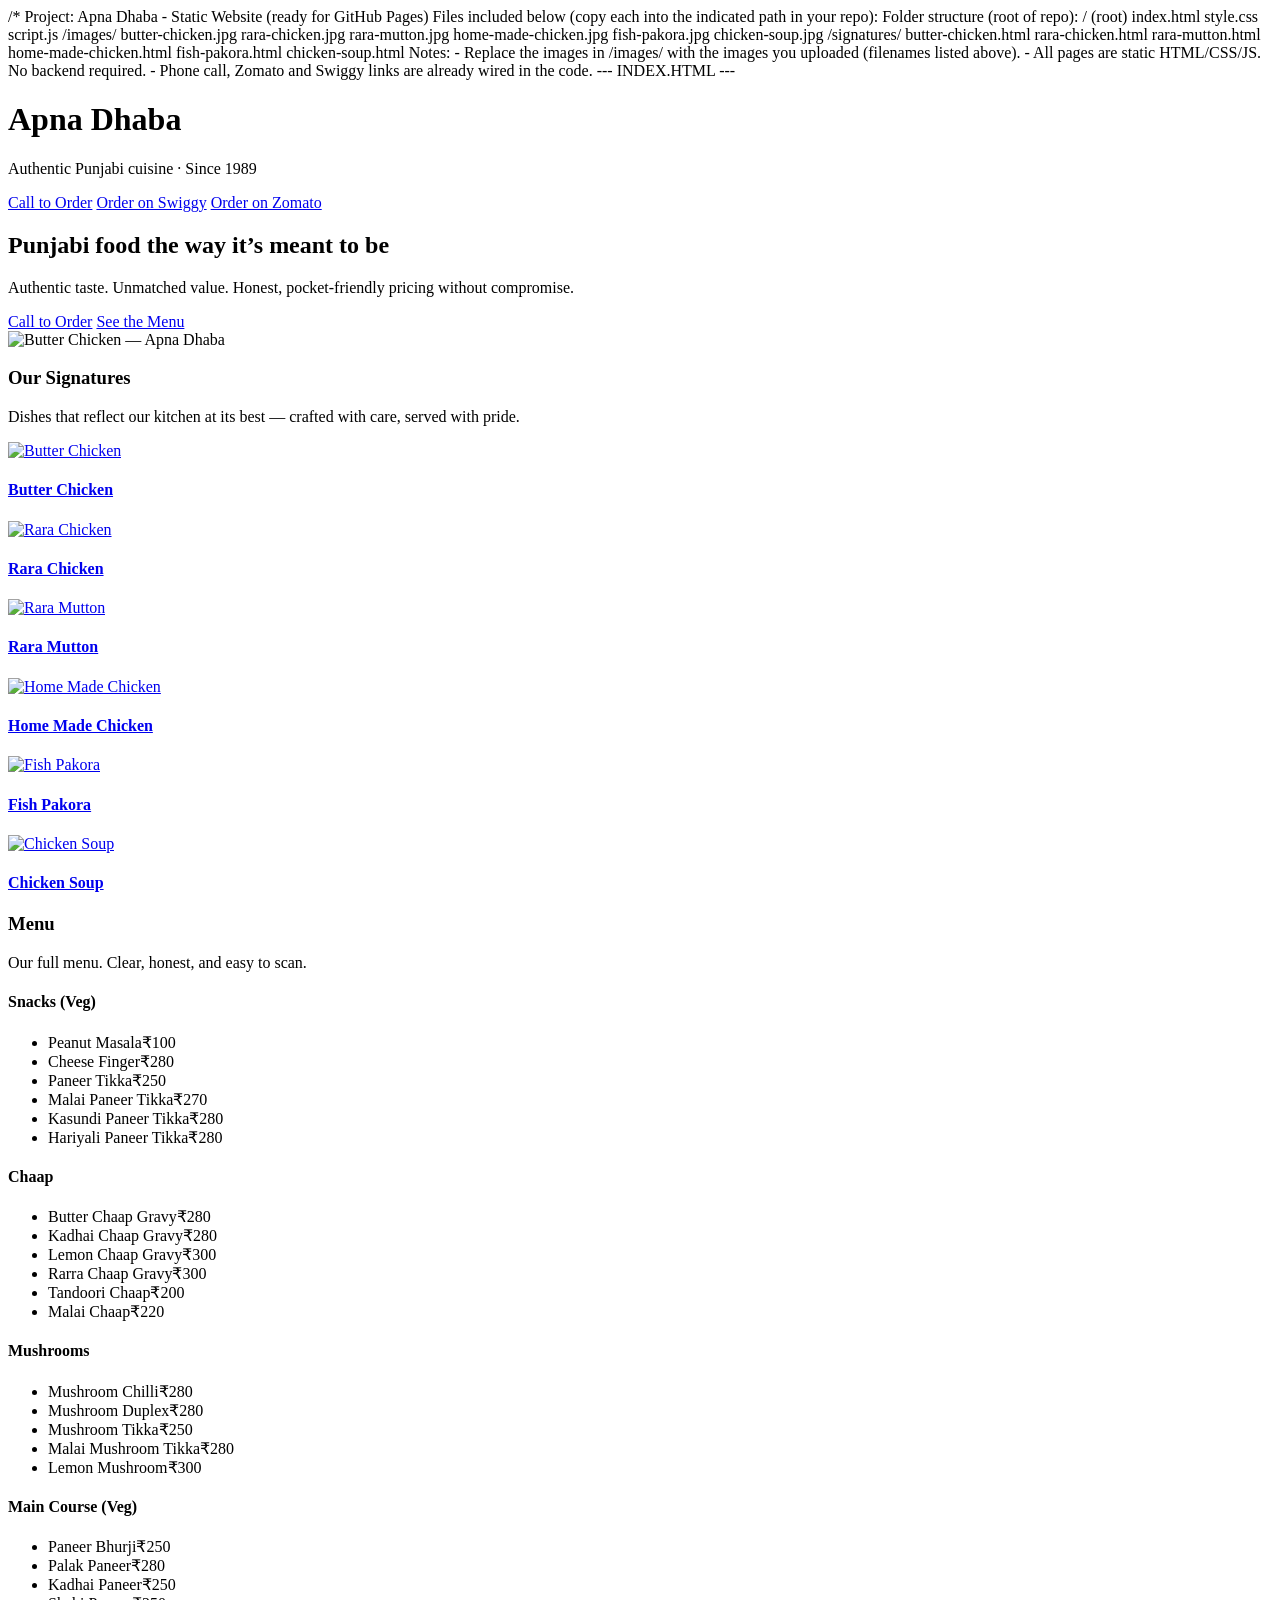
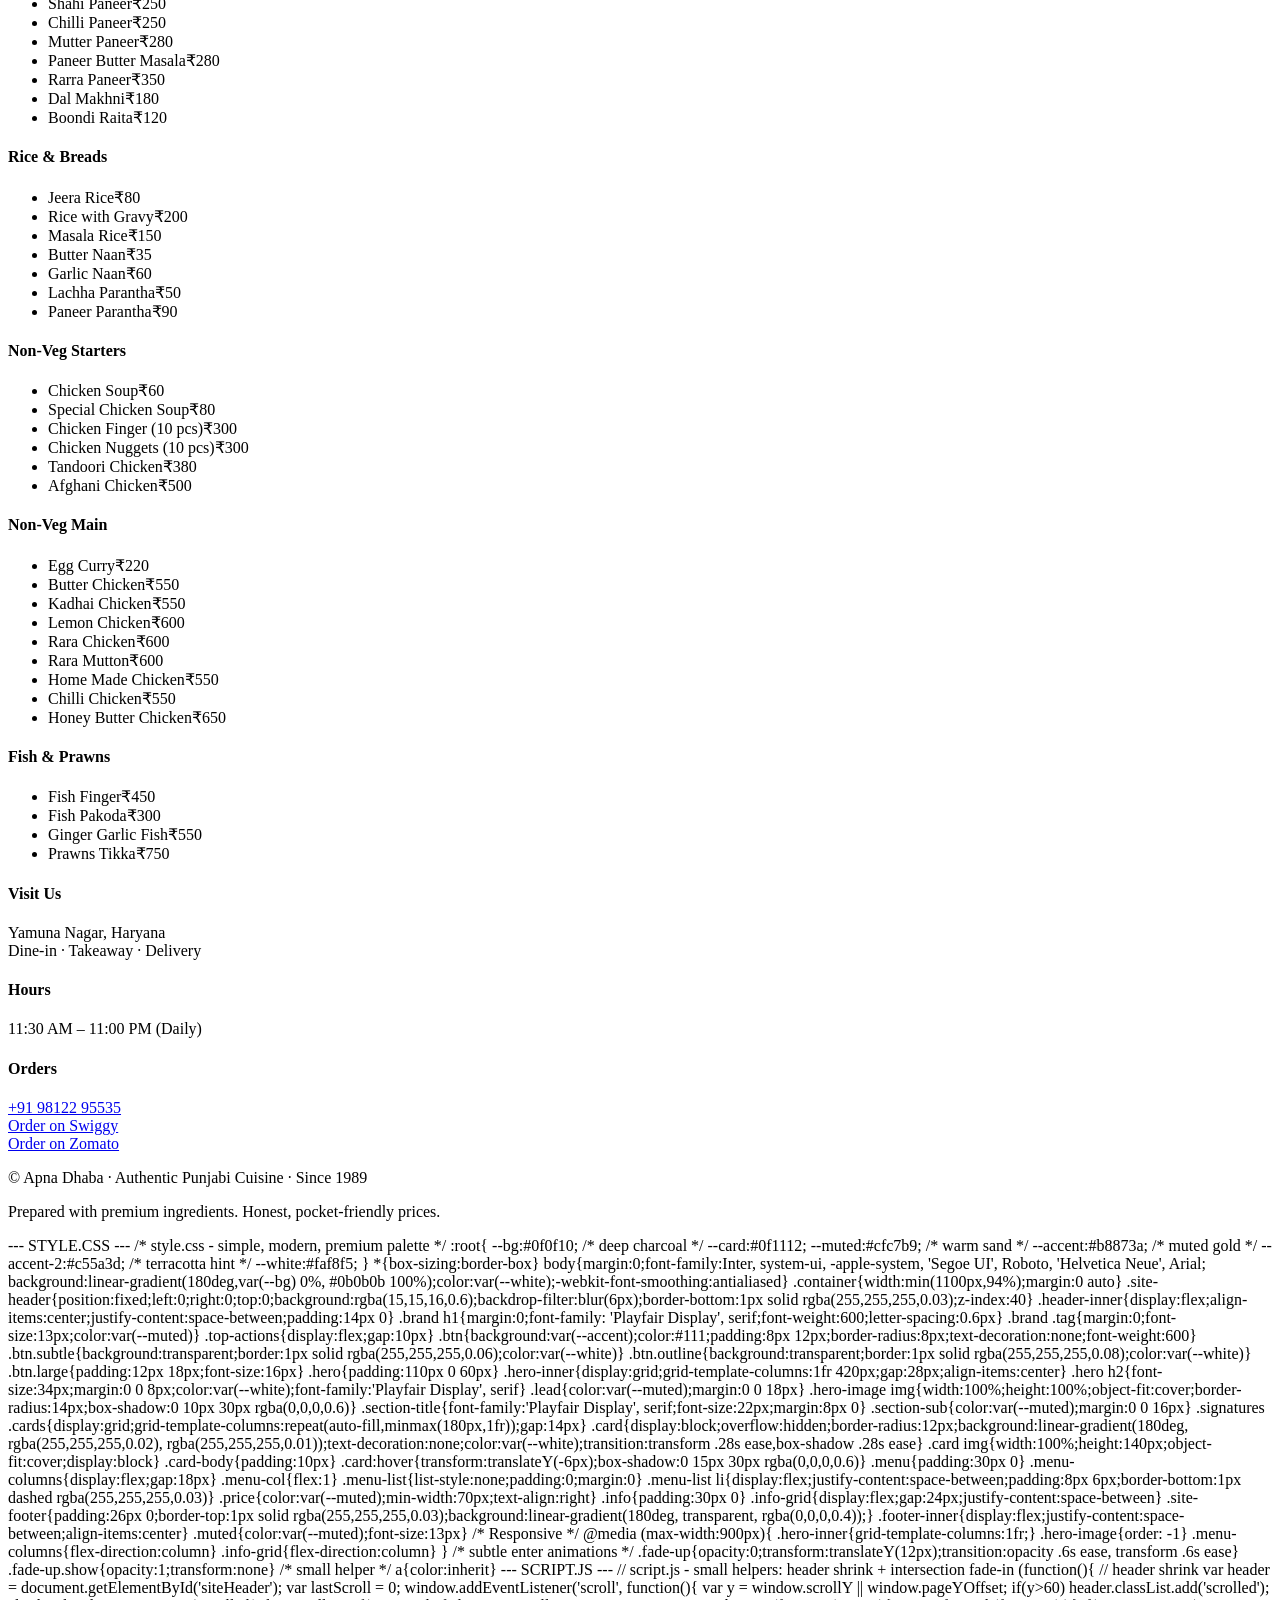
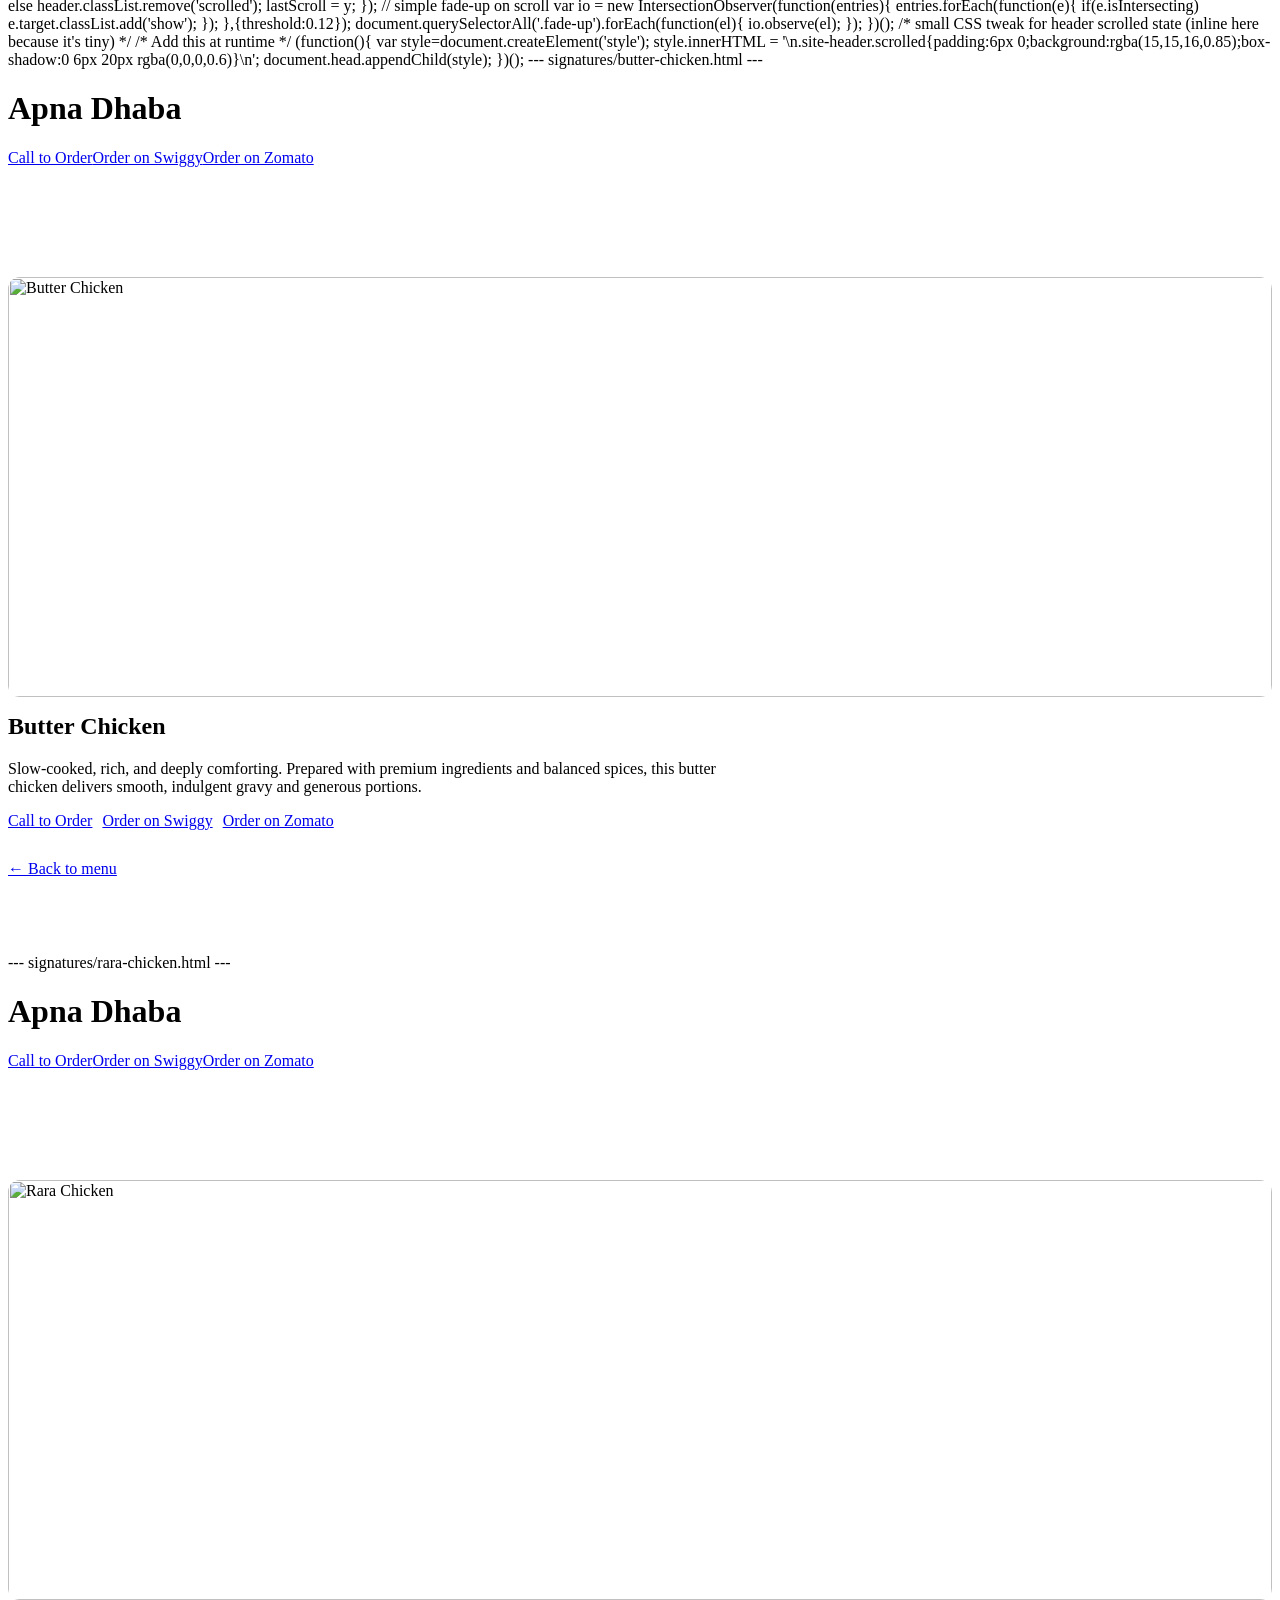
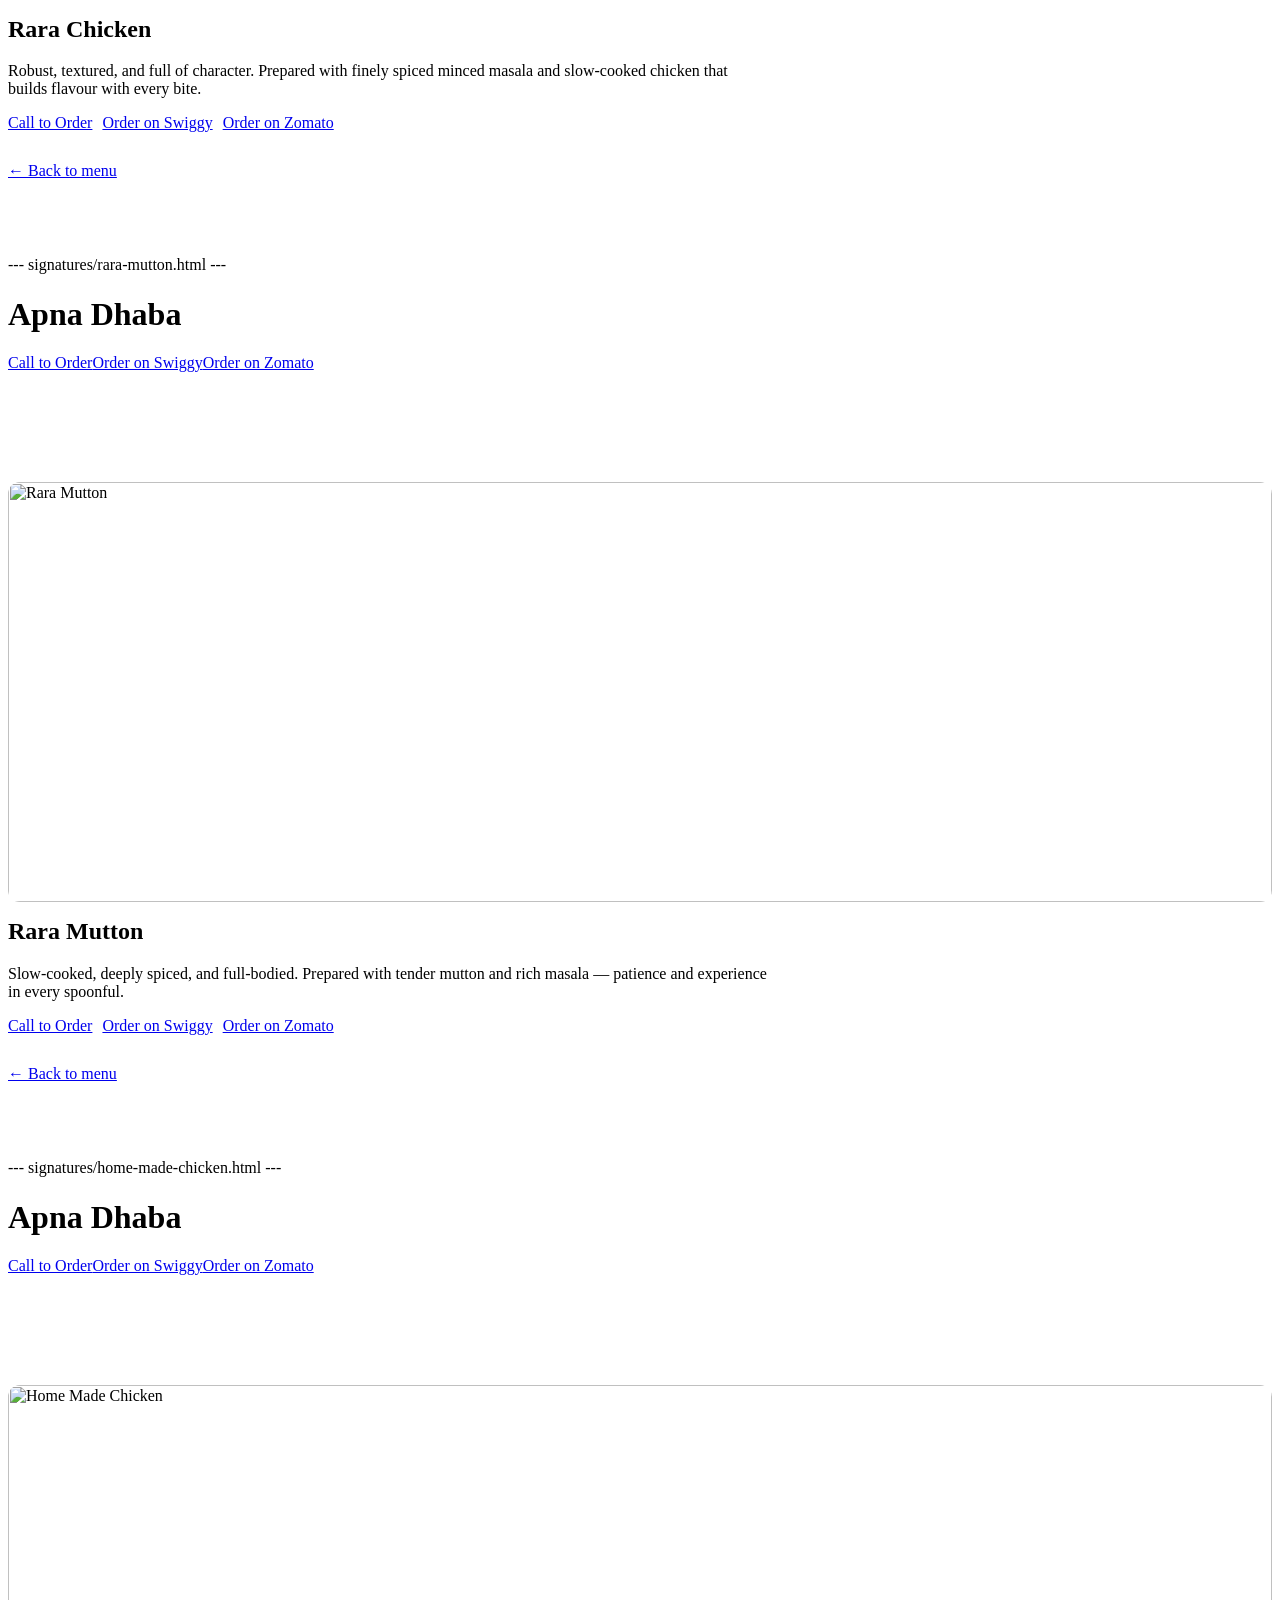
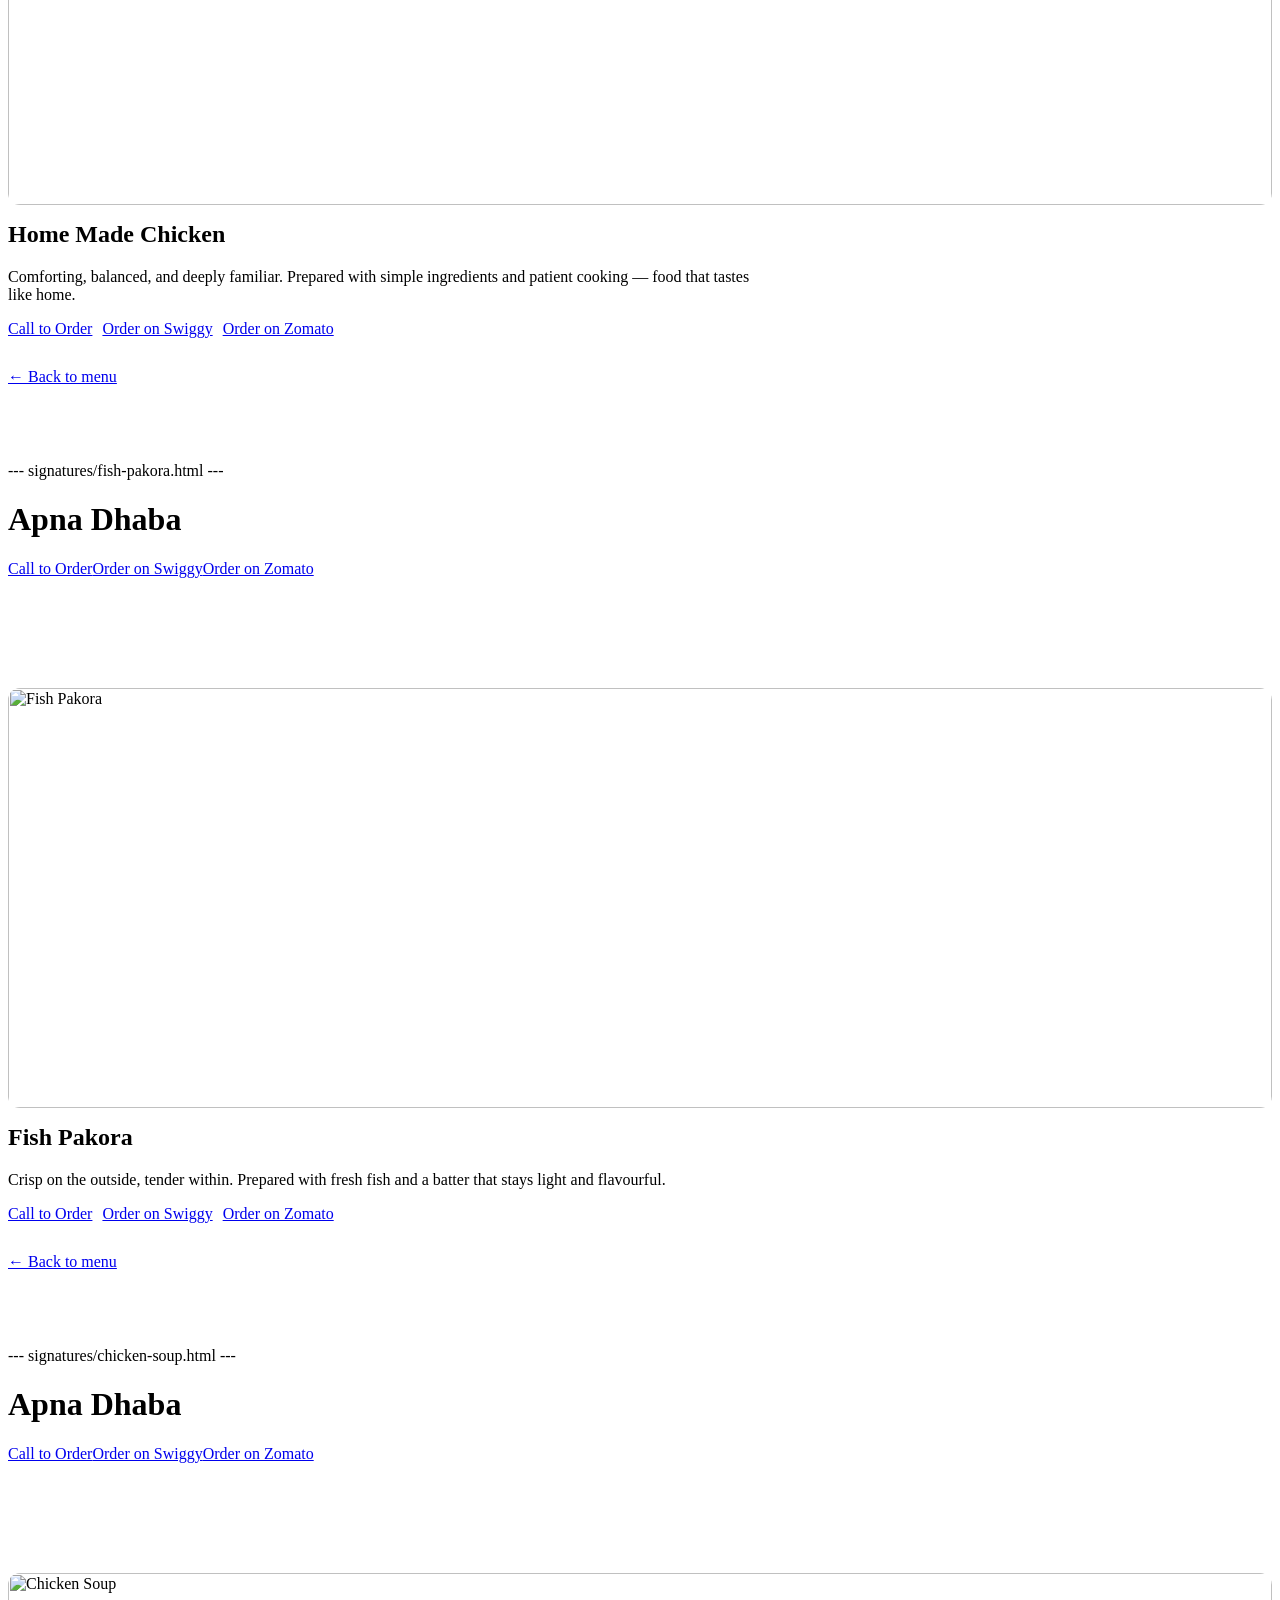
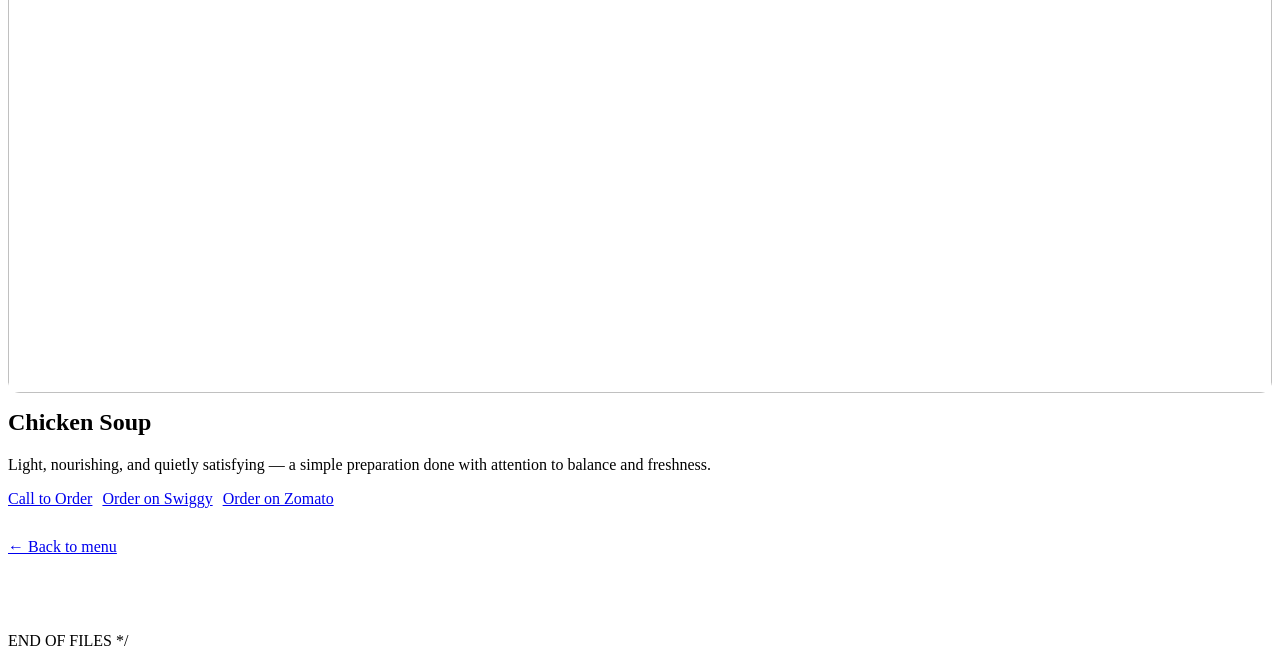
==== index.html @ 709d0ec2 "Rename apna_dhaba_website_multi_file.html to index.html" ====
/*
Project: Apna Dhaba - Static Website (ready for GitHub Pages)
Files included below (copy each into the indicated path in your repo):

Folder structure (root of repo):

/ (root)
  index.html
  style.css
  script.js
  /images/
    butter-chicken.jpg
    rara-chicken.jpg
    rara-mutton.jpg
    home-made-chicken.jpg
    fish-pakora.jpg
    chicken-soup.jpg
  /signatures/
    butter-chicken.html
    rara-chicken.html
    rara-mutton.html
    home-made-chicken.html
    fish-pakora.html
    chicken-soup.html

Notes:
- Replace the images in /images/ with the images you uploaded (filenames listed above).
- All pages are static HTML/CSS/JS. No backend required.
- Phone call, Zomato and Swiggy links are already wired in the code.

--- INDEX.HTML ---

<!doctype html>
<html lang="en">
<head>
  <meta charset="utf-8" />
  <meta name="viewport" content="width=device-width,initial-scale=1" />
  <title>Apna Dhaba — Authentic Punjabi Cuisine</title>
  <meta name="description" content="Apna Dhaba — Authentic Punjabi food. Signatures: Butter Chicken, Rara Mutton, Rara Chicken, Home Made Chicken, Fish Pakora, Chicken Soup.">
  <link rel="stylesheet" href="/style.css">
</head>
<body>
  <header class="site-header" id="siteHeader">
    <div class="container header-inner">
      <div class="brand">
        <h1>Apna Dhaba</h1>
        <p class="tag">Authentic Punjabi cuisine · Since 1989</p>
      </div>
      <nav class="top-actions">
        <a class="btn subtle" href="tel:+919812295535">Call to Order</a>
        <a class="btn" href="https://www.swiggy.com/city/yamuna-nagar/apna-dhaba-and-restaurant-workshop-road-vishnu-nagar-rest421848" target="_blank" rel="noopener">Order on Swiggy</a>
        <a class="btn" href="https://www.zomato.com/yamuna-nagar/apna-dhaba-restaurant-yamuna-nagar-locality/order" target="_blank" rel="noopener">Order on Zomato</a>
      </nav>
    </div>
  </header>

  <main>
    <section class="hero">
      <div class="hero-inner container">
        <div class="hero-text">
          <h2>Punjabi food the way it’s meant to be</h2>
          <p class="lead">Authentic taste. Unmatched value. Honest, pocket-friendly pricing without compromise.</p>
          <div class="hero-cta">
            <a class="btn large" href="tel:+919812295535">Call to Order</a>
            <a class="btn outline" href="#menu">See the Menu</a>
          </div>
        </div>
        <div class="hero-image" aria-hidden="true">
          <img src="/images/butter-chicken.jpg" alt="Butter Chicken — Apna Dhaba" />
        </div>
      </div>
    </section>

    <section class="signatures container" id="signatures">
      <h3 class="section-title">Our Signatures</h3>
      <p class="section-sub">Dishes that reflect our kitchen at its best — crafted with care, served with pride.</p>
      <div class="cards">
        <a class="card" href="/signatures/butter-chicken.html">
          <img src="/images/butter-chicken.jpg" alt="Butter Chicken">
          <div class="card-body"><h4>Butter Chicken</h4></div>
        </a>

        <a class="card" href="/signatures/rara-chicken.html">
          <img src="/images/rara-chicken.jpg" alt="Rara Chicken">
          <div class="card-body"><h4>Rara Chicken</h4></div>
        </a>

        <a class="card" href="/signatures/rara-mutton.html">
          <img src="/images/rara-mutton.jpg" alt="Rara Mutton">
          <div class="card-body"><h4>Rara Mutton</h4></div>
        </a>

        <a class="card" href="/signatures/home-made-chicken.html">
          <img src="/images/home-made-chicken.jpg" alt="Home Made Chicken">
          <div class="card-body"><h4>Home Made Chicken</h4></div>
        </a>

        <a class="card" href="/signatures/fish-pakora.html">
          <img src="/images/fish-pakora.jpg" alt="Fish Pakora">
          <div class="card-body"><h4>Fish Pakora</h4></div>
        </a>

        <a class="card" href="/signatures/chicken-soup.html">
          <img src="/images/chicken-soup.jpg" alt="Chicken Soup">
          <div class="card-body"><h4>Chicken Soup</h4></div>
        </a>
      </div>
    </section>

    <section class="menu container" id="menu">
      <h3 class="section-title">Menu</h3>
      <p class="section-sub">Our full menu. Clear, honest, and easy to scan.</p>

      <div class="menu-columns">
        <div class="menu-col">
          <h4>Snacks (Veg)</h4>
          <ul class="menu-list">
            <li><span>Peanut Masala</span><span class="price">₹100</span></li>
            <li><span>Cheese Finger</span><span class="price">₹280</span></li>
            <li><span>Paneer Tikka</span><span class="price">₹250</span></li>
            <li><span>Malai Paneer Tikka</span><span class="price">₹270</span></li>
            <li><span>Kasundi Paneer Tikka</span><span class="price">₹280</span></li>
            <li><span>Hariyali Paneer Tikka</span><span class="price">₹280</span></li>
          </ul>

          <h4>Chaap</h4>
          <ul class="menu-list">
            <li><span>Butter Chaap Gravy</span><span class="price">₹280</span></li>
            <li><span>Kadhai Chaap Gravy</span><span class="price">₹280</span></li>
            <li><span>Lemon Chaap Gravy</span><span class="price">₹300</span></li>
            <li><span>Rarra Chaap Gravy</span><span class="price">₹300</span></li>
            <li><span>Tandoori Chaap</span><span class="price">₹200</span></li>
            <li><span>Malai Chaap</span><span class="price">₹220</span></li>
          </ul>

          <h4>Mushrooms</h4>
          <ul class="menu-list">
            <li><span>Mushroom Chilli</span><span class="price">₹280</span></li>
            <li><span>Mushroom Duplex</span><span class="price">₹280</span></li>
            <li><span>Mushroom Tikka</span><span class="price">₹250</span></li>
            <li><span>Malai Mushroom Tikka</span><span class="price">₹280</span></li>
            <li><span>Lemon Mushroom</span><span class="price">₹300</span></li>
          </ul>
        </div>

        <div class="menu-col">
          <h4>Main Course (Veg)</h4>
          <ul class="menu-list">
            <li><span>Paneer Bhurji</span><span class="price">₹250</span></li>
            <li><span>Palak Paneer</span><span class="price">₹280</span></li>
            <li><span>Kadhai Paneer</span><span class="price">₹250</span></li>
            <li><span>Shahi Paneer</span><span class="price">₹250</span></li>
            <li><span>Chilli Paneer</span><span class="price">₹250</span></li>
            <li><span>Mutter Paneer</span><span class="price">₹280</span></li>
            <li><span>Paneer Butter Masala</span><span class="price">₹280</span></li>
            <li><span>Rarra Paneer</span><span class="price">₹350</span></li>
            <li><span>Dal Makhni</span><span class="price">₹180</span></li>
            <li><span>Boondi Raita</span><span class="price">₹120</span></li>
          </ul>

          <h4>Rice & Breads</h4>
          <ul class="menu-list">
            <li><span>Jeera Rice</span><span class="price">₹80</span></li>
            <li><span>Rice with Gravy</span><span class="price">₹200</span></li>
            <li><span>Masala Rice</span><span class="price">₹150</span></li>
            <li><span>Butter Naan</span><span class="price">₹35</span></li>
            <li><span>Garlic Naan</span><span class="price">₹60</span></li>
            <li><span>Lachha Parantha</span><span class="price">₹50</span></li>
            <li><span>Paneer Parantha</span><span class="price">₹90</span></li>
          </ul>
        </div>

        <div class="menu-col">
          <h4>Non-Veg Starters</h4>
          <ul class="menu-list">
            <li><span>Chicken Soup</span><span class="price">₹60</span></li>
            <li><span>Special Chicken Soup</span><span class="price">₹80</span></li>
            <li><span>Chicken Finger (10 pcs)</span><span class="price">₹300</span></li>
            <li><span>Chicken Nuggets (10 pcs)</span><span class="price">₹300</span></li>
            <li><span>Tandoori Chicken</span><span class="price">₹380</span></li>
            <li><span>Afghani Chicken</span><span class="price">₹500</span></li>
          </ul>

          <h4>Non-Veg Main</h4>
          <ul class="menu-list">
            <li><span>Egg Curry</span><span class="price">₹220</span></li>
            <li><span>Butter Chicken</span><span class="price">₹550</span></li>
            <li><span>Kadhai Chicken</span><span class="price">₹550</span></li>
            <li><span>Lemon Chicken</span><span class="price">₹600</span></li>
            <li><span>Rara Chicken</span><span class="price">₹600</span></li>
            <li><span>Rara Mutton</span><span class="price">₹600</span></li>
            <li><span>Home Made Chicken</span><span class="price">₹550</span></li>
            <li><span>Chilli Chicken</span><span class="price">₹550</span></li>
            <li><span>Honey Butter Chicken</span><span class="price">₹650</span></li>
          </ul>

          <h4>Fish & Prawns</h4>
          <ul class="menu-list">
            <li><span>Fish Finger</span><span class="price">₹450</span></li>
            <li><span>Fish Pakoda</span><span class="price">₹300</span></li>
            <li><span>Ginger Garlic Fish</span><span class="price">₹550</span></li>
            <li><span>Prawns Tikka</span><span class="price">₹750</span></li>
          </ul>
        </div>
      </div>

    </section>

    <section class="info container">
      <div class="info-grid">
        <div>
          <h4>Visit Us</h4>
          <p>Yamuna Nagar, Haryana<br>Dine-in · Takeaway · Delivery</p>
        </div>
        <div>
          <h4>Hours</h4>
          <p>11:30 AM – 11:00 PM (Daily)</p>
        </div>
        <div>
          <h4>Orders</h4>
          <p><a href="tel:+919812295535">+91 98122 95535</a><br>
          <a href="https://www.swiggy.com/city/yamuna-nagar/apna-dhaba-and-restaurant-workshop-road-vishnu-nagar-rest421848" target="_blank" rel="noopener">Order on Swiggy</a><br>
          <a href="https://www.zomato.com/yamuna-nagar/apna-dhaba-restaurant-yamuna-nagar-locality/order" target="_blank" rel="noopener">Order on Zomato</a>
          </p>
        </div>
      </div>
    </section>
  </main>

  <footer class="site-footer">
    <div class="container footer-inner">
      <p>© Apna Dhaba · Authentic Punjabi Cuisine · Since 1989</p>
      <p class="muted">Prepared with premium ingredients. Honest, pocket-friendly prices.</p>
    </div>
  </footer>

  <script src="/script.js"></script>
</body>
</html>

--- STYLE.CSS ---

/* style.css - simple, modern, premium palette */
:root{
  --bg:#0f0f10; /* deep charcoal */
  --card:#0f1112;
  --muted:#cfc7b9; /* warm sand */
  --accent:#b8873a; /* muted gold */
  --accent-2:#c55a3d; /* terracotta hint */
  --white:#faf8f5;
}
*{box-sizing:border-box}
body{margin:0;font-family:Inter, system-ui, -apple-system, 'Segoe UI', Roboto, 'Helvetica Neue', Arial; background:linear-gradient(180deg,var(--bg) 0%, #0b0b0b 100%);color:var(--white);-webkit-font-smoothing:antialiased}
.container{width:min(1100px,94%);margin:0 auto}
.site-header{position:fixed;left:0;right:0;top:0;background:rgba(15,15,16,0.6);backdrop-filter:blur(6px);border-bottom:1px solid rgba(255,255,255,0.03);z-index:40}
.header-inner{display:flex;align-items:center;justify-content:space-between;padding:14px 0}
.brand h1{margin:0;font-family: 'Playfair Display', serif;font-weight:600;letter-spacing:0.6px}
.brand .tag{margin:0;font-size:13px;color:var(--muted)}
.top-actions{display:flex;gap:10px}
.btn{background:var(--accent);color:#111;padding:8px 12px;border-radius:8px;text-decoration:none;font-weight:600}
.btn.subtle{background:transparent;border:1px solid rgba(255,255,255,0.06);color:var(--white)}
.btn.outline{background:transparent;border:1px solid rgba(255,255,255,0.08);color:var(--white)}
.btn.large{padding:12px 18px;font-size:16px}
.hero{padding:110px 0 60px}
.hero-inner{display:grid;grid-template-columns:1fr 420px;gap:28px;align-items:center}
.hero h2{font-size:34px;margin:0 0 8px;color:var(--white);font-family:'Playfair Display', serif}
.lead{color:var(--muted);margin:0 0 18px}
.hero-image img{width:100%;height:100%;object-fit:cover;border-radius:14px;box-shadow:0 10px 30px rgba(0,0,0,0.6)}
.section-title{font-family:'Playfair Display', serif;font-size:22px;margin:8px 0}
.section-sub{color:var(--muted);margin:0 0 16px}
.signatures .cards{display:grid;grid-template-columns:repeat(auto-fill,minmax(180px,1fr));gap:14px}
.card{display:block;overflow:hidden;border-radius:12px;background:linear-gradient(180deg, rgba(255,255,255,0.02), rgba(255,255,255,0.01));text-decoration:none;color:var(--white);transition:transform .28s ease,box-shadow .28s ease}
.card img{width:100%;height:140px;object-fit:cover;display:block}
.card-body{padding:10px}
.card:hover{transform:translateY(-6px);box-shadow:0 15px 30px rgba(0,0,0,0.6)}
.menu{padding:30px 0}
.menu-columns{display:flex;gap:18px}
.menu-col{flex:1}
.menu-list{list-style:none;padding:0;margin:0}
.menu-list li{display:flex;justify-content:space-between;padding:8px 6px;border-bottom:1px dashed rgba(255,255,255,0.03)}
.price{color:var(--muted);min-width:70px;text-align:right}
.info{padding:30px 0}
.info-grid{display:flex;gap:24px;justify-content:space-between}
.site-footer{padding:26px 0;border-top:1px solid rgba(255,255,255,0.03);background:linear-gradient(180deg, transparent, rgba(0,0,0,0.4));}
.footer-inner{display:flex;justify-content:space-between;align-items:center}
.muted{color:var(--muted);font-size:13px}

/* Responsive */
@media (max-width:900px){
  .hero-inner{grid-template-columns:1fr;}
  .hero-image{order: -1}
  .menu-columns{flex-direction:column}
  .info-grid{flex-direction:column}
}

/* subtle enter animations */
.fade-up{opacity:0;transform:translateY(12px);transition:opacity .6s ease, transform .6s ease}
.fade-up.show{opacity:1;transform:none}

/* small helper */
a{color:inherit}

--- SCRIPT.JS ---

// script.js - small helpers: header shrink + intersection fade-in
(function(){
  // header shrink
  var header = document.getElementById('siteHeader');
  var lastScroll = 0;
  window.addEventListener('scroll', function(){
    var y = window.scrollY || window.pageYOffset;
    if(y>60) header.classList.add('scrolled'); else header.classList.remove('scrolled');
    lastScroll = y;
  });

  // simple fade-up on scroll
  var io = new IntersectionObserver(function(entries){
    entries.forEach(function(e){
      if(e.isIntersecting) e.target.classList.add('show');
    });
  },{threshold:0.12});

  document.querySelectorAll('.fade-up').forEach(function(el){ io.observe(el); });
})();

/* small CSS tweak for header scrolled state (inline here because it's tiny) */

/* Add this at runtime */
(function(){
  var style=document.createElement('style');
  style.innerHTML = '\n.site-header.scrolled{padding:6px 0;background:rgba(15,15,16,0.85);box-shadow:0 6px 20px rgba(0,0,0,0.6)}\n';
  document.head.appendChild(style);
})();

--- signatures/butter-chicken.html ---
<!doctype html>
<html lang="en">
<head>
  <meta charset="utf-8">
  <meta name="viewport" content="width=device-width,initial-scale=1">
  <title>Butter Chicken — Apna Dhaba</title>
  <link rel="stylesheet" href="/style.css">
</head>
<body>
  <header class="site-header"><div class="container header-inner"><div class="brand"><h1>Apna Dhaba</h1></div><nav class="top-actions"><a class="btn subtle" href="tel:+919812295535">Call to Order</a><a class="btn" href="https://www.swiggy.com/city/yamuna-nagar/apna-dhaba-and-restaurant-workshop-road-vishnu-nagar-rest421848" target="_blank">Order on Swiggy</a><a class="btn" href="https://www.zomato.com/yamuna-nagar/apna-dhaba-restaurant-yamuna-nagar-locality/order" target="_blank">Order on Zomato</a></nav></div></header>

  <main class="container" style="padding:110px 0 60px">
    <article class="dish-hero">
      <img src="/images/butter-chicken.jpg" alt="Butter Chicken" style="width:100%;border-radius:12px;object-fit:cover;max-height:420px;">
      <h2 style="margin-top:16px;font-family:'Playfair Display', serif;">Butter Chicken</h2>
      <p style="color:var(--muted);max-width:760px;">Slow-cooked, rich, and deeply comforting. Prepared with premium ingredients and balanced spices, this butter chicken delivers smooth, indulgent gravy and generous portions.</p>
      <div style="margin-top:14px;display:flex;gap:10px">
        <a class="btn" href="tel:+919812295535">Call to Order</a>
        <a class="btn" href="https://www.swiggy.com/city/yamuna-nagar/apna-dhaba-and-restaurant-workshop-road-vishnu-nagar-rest421848" target="_blank">Order on Swiggy</a>
        <a class="btn" href="https://www.zomato.com/yamuna-nagar/apna-dhaba-restaurant-yamuna-nagar-locality/order" target="_blank">Order on Zomato</a>
      </div>
    </article>

    <p style="margin-top:30px"><a href="/">← Back to menu</a></p>
  </main>

</body>
</html>

--- signatures/rara-chicken.html ---
<!doctype html>
<html lang="en">
<head>
  <meta charset="utf-8">
  <meta name="viewport" content="width=device-width,initial-scale=1">
  <title>Rara Chicken — Apna Dhaba</title>
  <link rel="stylesheet" href="/style.css">
</head>
<body>
<header class="site-header"><div class="container header-inner"><div class="brand"><h1>Apna Dhaba</h1></div><nav class="top-actions"><a class="btn subtle" href="tel:+919812295535">Call to Order</a><a class="btn" href="https://www.swiggy.com/city/yamuna-nagar/apna-dhaba-and-restaurant-workshop-road-vishnu-nagar-rest421848" target="_blank">Order on Swiggy</a><a class="btn" href="https://www.zomato.com/yamuna-nagar/apna-dhaba-restaurant-yamuna-nagar-locality/order" target="_blank">Order on Zomato</a></nav></div></header>
<main class="container" style="padding:110px 0 60px">
  <img src="/images/rara-chicken.jpg" alt="Rara Chicken" style="width:100%;border-radius:12px;object-fit:cover;max-height:420px;">
  <h2 style="margin-top:16px;font-family:'Playfair Display', serif;">Rara Chicken</h2>
  <p style="color:var(--muted);max-width:760px;">Robust, textured, and full of character. Prepared with finely spiced minced masala and slow-cooked chicken that builds flavour with every bite.</p>
  <div style="margin-top:14px;display:flex;gap:10px"><a class="btn" href="tel:+919812295535">Call to Order</a><a class="btn" href="https://www.swiggy.com/city/yamuna-nagar/apna-dhaba-and-restaurant-workshop-road-vishnu-nagar-rest421848" target="_blank">Order on Swiggy</a><a class="btn" href="https://www.zomato.com/yamuna-nagar/apna-dhaba-restaurant-yamuna-nagar-locality/order" target="_blank">Order on Zomato</a></div>
  <p style="margin-top:30px"><a href="/">← Back to menu</a></p>
</main>
</body>
</html>

--- signatures/rara-mutton.html ---
<!doctype html>
<html lang="en">
<head>
  <meta charset="utf-8">
  <meta name="viewport" content="width=device-width,initial-scale=1">
  <title>Rara Mutton — Apna Dhaba</title>
  <link rel="stylesheet" href="/style.css">
</head>
<body>
<header class="site-header"><div class="container header-inner"><div class="brand"><h1>Apna Dhaba</h1></div><nav class="top-actions"><a class="btn subtle" href="tel:+919812295535">Call to Order</a><a class="btn" href="https://www.swiggy.com/city/yamuna-nagar/apna-dhaba-and-restaurant-workshop-road-vishnu-nagar-rest421848" target="_blank">Order on Swiggy</a><a class="btn" href="https://www.zomato.com/yamuna-nagar/apna-dhaba-restaurant-yamuna-nagar-locality/order" target="_blank">Order on Zomato</a></nav></div></header>
<main class="container" style="padding:110px 0 60px">
  <img src="/images/rara-mutton.jpg" alt="Rara Mutton" style="width:100%;border-radius:12px;object-fit:cover;max-height:420px;">
  <h2 style="margin-top:16px;font-family:'Playfair Display', serif;">Rara Mutton</h2>
  <p style="color:var(--muted);max-width:760px;">Slow-cooked, deeply spiced, and full-bodied. Prepared with tender mutton and rich masala — patience and experience in every spoonful.</p>
  <div style="margin-top:14px;display:flex;gap:10px"><a class="btn" href="tel:+919812295535">Call to Order</a><a class="btn" href="https://www.swiggy.com/city/yamuna-nagar/apna-dhaba-and-restaurant-workshop-road-vishnu-nagar-rest421848" target="_blank">Order on Swiggy</a><a class="btn" href="https://www.zomato.com/yamuna-nagar/apna-dhaba-restaurant-yamuna-nagar-locality/order" target="_blank">Order on Zomato</a></div>
  <p style="margin-top:30px"><a href="/">← Back to menu</a></p>
</main>
</body>
</html>

--- signatures/home-made-chicken.html ---
<!doctype html>
<html lang="en">
<head>
  <meta charset="utf-8">
  <meta name="viewport" content="width=device-width,initial-scale=1">
  <title>Home Made Chicken — Apna Dhaba</title>
  <link rel="stylesheet" href="/style.css">
</head>
<body>
<header class="site-header"><div class="container header-inner"><div class="brand"><h1>Apna Dhaba</h1></div><nav class="top-actions"><a class="btn subtle" href="tel:+919812295535">Call to Order</a><a class="btn" href="https://www.swiggy.com/city/yamuna-nagar/apna-dhaba-and-restaurant-workshop-road-vishnu-nagar-rest421848" target="_blank">Order on Swiggy</a><a class="btn" href="https://www.zomato.com/yamuna-nagar/apna-dhaba-restaurant-yamuna-nagar-locality/order" target="_blank">Order on Zomato</a></nav></div></header>
<main class="container" style="padding:110px 0 60px">
  <img src="/images/home-made-chicken.jpg" alt="Home Made Chicken" style="width:100%;border-radius:12px;object-fit:cover;max-height:420px;">
  <h2 style="margin-top:16px;font-family:'Playfair Display', serif;">Home Made Chicken</h2>
  <p style="color:var(--muted);max-width:760px;">Comforting, balanced, and deeply familiar. Prepared with simple ingredients and patient cooking — food that tastes like home.</p>
  <div style="margin-top:14px;display:flex;gap:10px"><a class="btn" href="tel:+919812295535">Call to Order</a><a class="btn" href="https://www.swiggy.com/city/yamuna-nagar/apna-dhaba-and-restaurant-workshop-road-vishnu-nagar-rest421848" target="_blank">Order on Swiggy</a><a class="btn" href="https://www.zomato.com/yamuna-nagar/apna-dhaba-restaurant-yamuna-nagar-locality/order" target="_blank">Order on Zomato</a></div>
  <p style="margin-top:30px"><a href="/">← Back to menu</a></p>
</main>
</body>
</html>

--- signatures/fish-pakora.html ---
<!doctype html>
<html lang="en">
<head>
  <meta charset="utf-8">
  <meta name="viewport" content="width=device-width,initial-scale=1">
  <title>Fish Pakora — Apna Dhaba</title>
  <link rel="stylesheet" href="/style.css">
</head>
<body>
<header class="site-header"><div class="container header-inner"><div class="brand"><h1>Apna Dhaba</h1></div><nav class="top-actions"><a class="btn subtle" href="tel:+919812295535">Call to Order</a><a class="btn" href="https://www.swiggy.com/city/yamuna-nagar/apna-dhaba-and-restaurant-workshop-road-vishnu-nagar-rest421848" target="_blank">Order on Swiggy</a><a class="btn" href="https://www.zomato.com/yamuna-nagar/apna-dhaba-restaurant-yamuna-nagar-locality/order" target="_blank">Order on Zomato</a></nav></div></header>
<main class="container" style="padding:110px 0 60px">
  <img src="/images/fish-pakora.jpg" alt="Fish Pakora" style="width:100%;border-radius:12px;object-fit:cover;max-height:420px;">
  <h2 style="margin-top:16px;font-family:'Playfair Display', serif;">Fish Pakora</h2>
  <p style="color:var(--muted);max-width:760px;">Crisp on the outside, tender within. Prepared with fresh fish and a batter that stays light and flavourful.</p>
  <div style="margin-top:14px;display:flex;gap:10px"><a class="btn" href="tel:+919812295535">Call to Order</a><a class="btn" href="https://www.swiggy.com/city/yamuna-nagar/apna-dhaba-and-restaurant-workshop-road-vishnu-nagar-rest421848" target="_blank">Order on Swiggy</a><a class="btn" href="https://www.zomato.com/yamuna-nagar/apna-dhaba-restaurant-yamuna-nagar-locality/order" target="_blank">Order on Zomato</a></div>
  <p style="margin-top:30px"><a href="/">← Back to menu</a></p>
</main>
</body>
</html>

--- signatures/chicken-soup.html ---
<!doctype html>
<html lang="en">
<head>
  <meta charset="utf-8">
  <meta name="viewport" content="width=device-width,initial-scale=1">
  <title>Chicken Soup — Apna Dhaba</title>
  <link rel="stylesheet" href="/style.css">
</head>
<body>
<header class="site-header"><div class="container header-inner"><div class="brand"><h1>Apna Dhaba</h1></div><nav class="top-actions"><a class="btn subtle" href="tel:+919812295535">Call to Order</a><a class="btn" href="https://www.swiggy.com/city/yamuna-nagar/apna-dhaba-and-restaurant-workshop-road-vishnu-nagar-rest421848" target="_blank">Order on Swiggy</a><a class="btn" href="https://www.zomato.com/yamuna-nagar/apna-dhaba-restaurant-yamuna-nagar-locality/order" target="_blank">Order on Zomato</a></nav></div></header>
<main class="container" style="padding:110px 0 60px">
  <img src="/images/chicken-soup.jpg" alt="Chicken Soup" style="width:100%;border-radius:12px;object-fit:cover;max-height:420px;">
  <h2 style="margin-top:16px;font-family:'Playfair Display', serif;">Chicken Soup</h2>
  <p style="color:var(--muted);max-width:760px;">Light, nourishing, and quietly satisfying — a simple preparation done with attention to balance and freshness.</p>
  <div style="margin-top:14px;display:flex;gap:10px"><a class="btn" href="tel:+919812295535">Call to Order</a><a class="btn" href="https://www.swiggy.com/city/yamuna-nagar/apna-dhaba-and-restaurant-workshop-road-vishnu-nagar-rest421848" target="_blank">Order on Swiggy</a><a class="btn" href="https://www.zomato.com/yamuna-nagar/apna-dhaba-restaurant-yamuna-nagar-locality/order" target="_blank">Order on Zomato</a></div>
  <p style="margin-top:30px"><a href="/">← Back to menu</a></p>
</main>
</body>
</html>

END OF FILES
*/
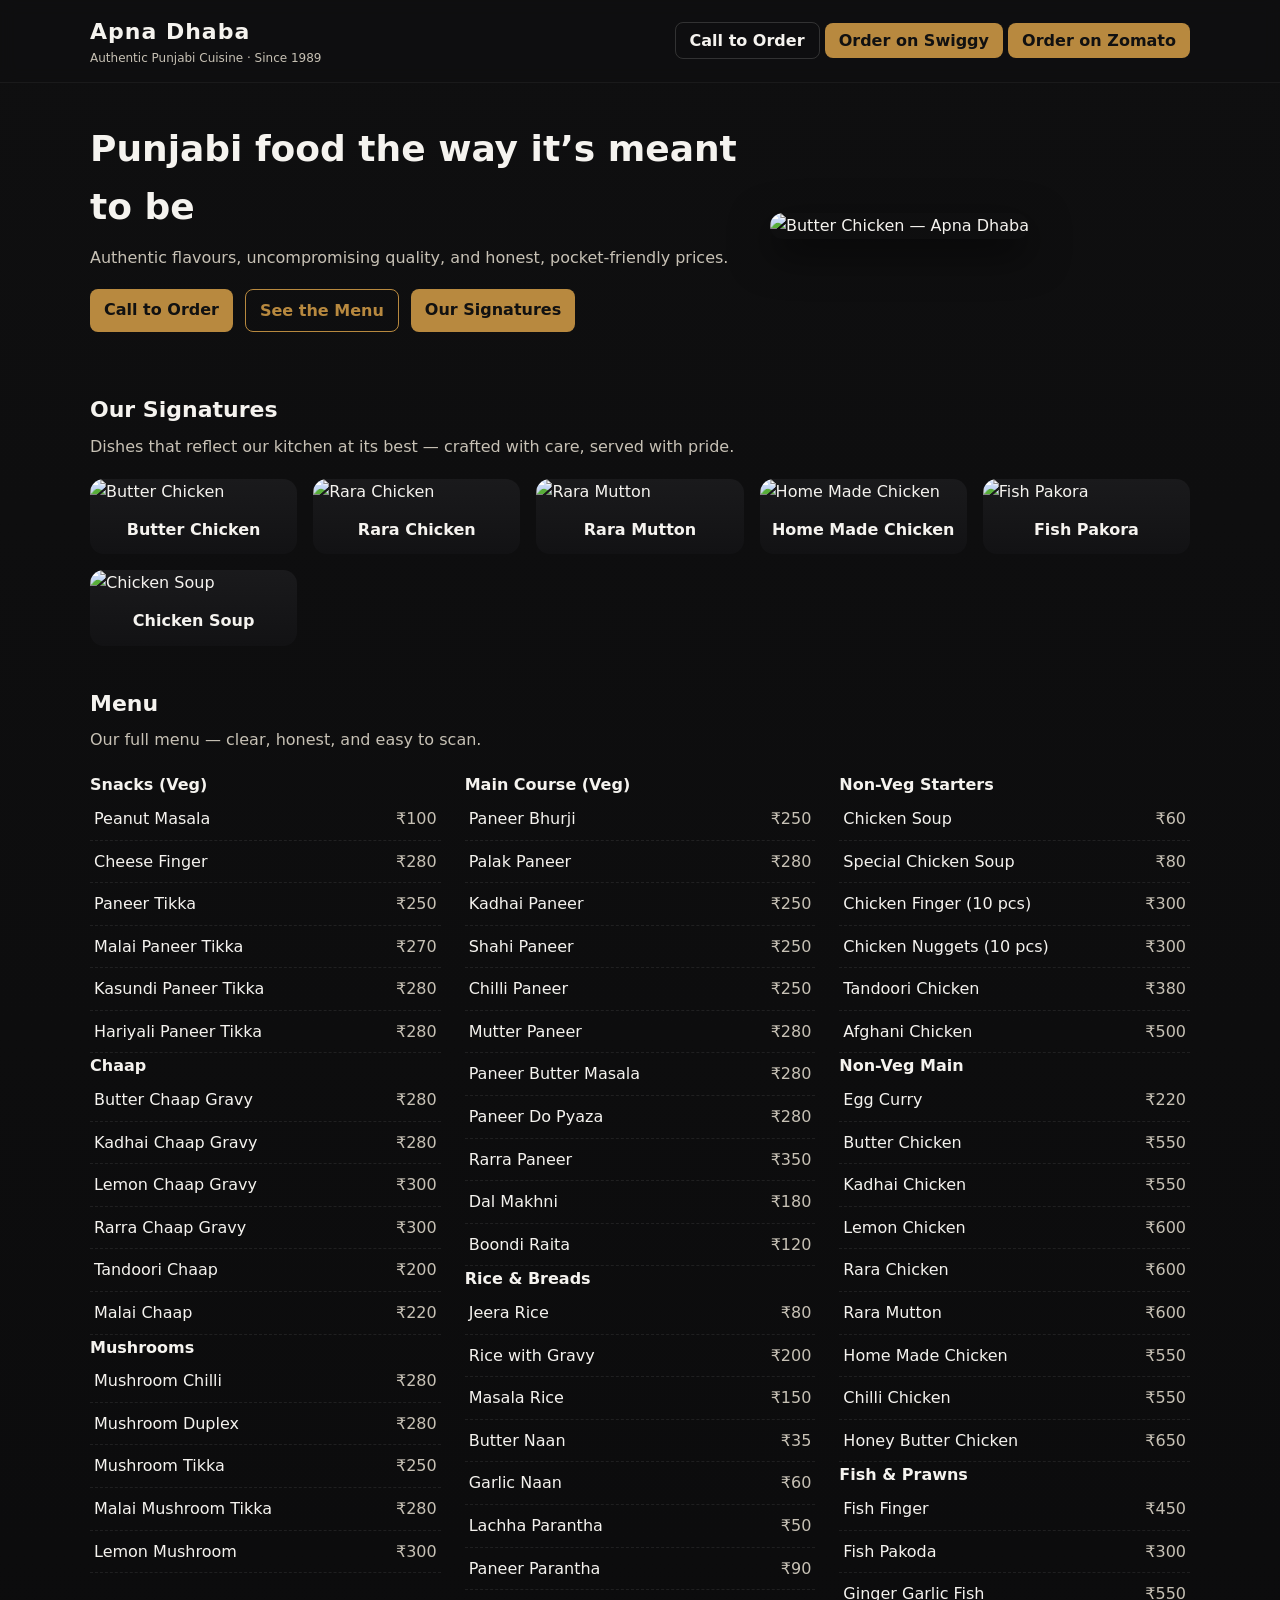
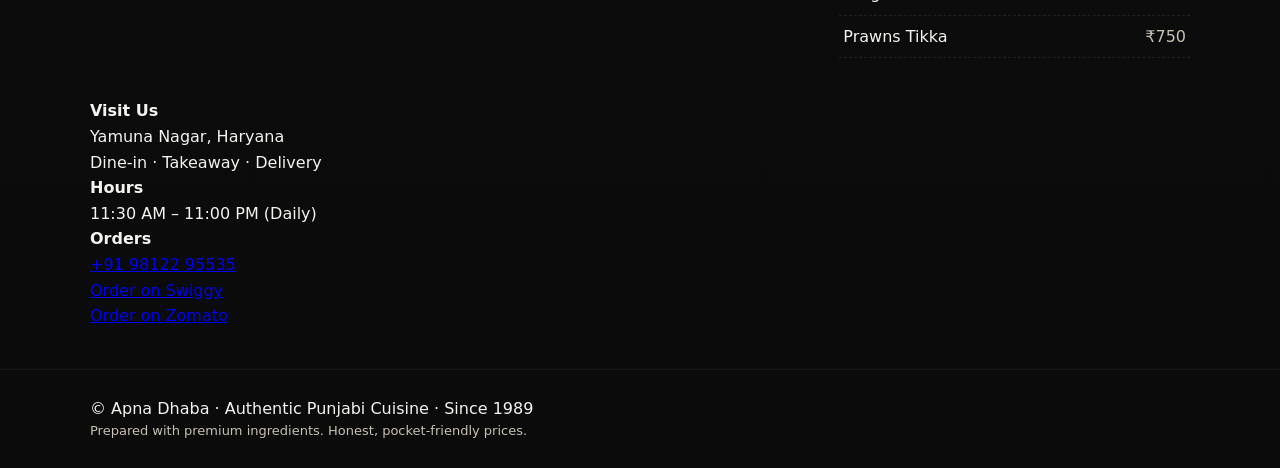
==== commit 04a56e35: "Update index.html" ====
--- a/index.html
+++ b/index.html
@@ -1,51 +1,23 @@
-/*
-Project: Apna Dhaba - Static Website (ready for GitHub Pages)
-Files included below (copy each into the indicated path in your repo):
-
-Folder structure (root of repo):
-
-/ (root)
-  index.html
-  style.css
-  script.js
-  /images/
-    butter-chicken.jpg
-    rara-chicken.jpg
-    rara-mutton.jpg
-    home-made-chicken.jpg
-    fish-pakora.jpg
-    chicken-soup.jpg
-  /signatures/
-    butter-chicken.html
-    rara-chicken.html
-    rara-mutton.html
-    home-made-chicken.html
-    fish-pakora.html
-    chicken-soup.html
-
-Notes:
-- Replace the images in /images/ with the images you uploaded (filenames listed above).
-- All pages are static HTML/CSS/JS. No backend required.
-- Phone call, Zomato and Swiggy links are already wired in the code.
-
---- INDEX.HTML ---
-
 <!doctype html>
 <html lang="en">
 <head>
   <meta charset="utf-8" />
   <meta name="viewport" content="width=device-width,initial-scale=1" />
   <title>Apna Dhaba — Authentic Punjabi Cuisine</title>
-  <meta name="description" content="Apna Dhaba — Authentic Punjabi food. Signatures: Butter Chicken, Rara Mutton, Rara Chicken, Home Made Chicken, Fish Pakora, Chicken Soup.">
-  <link rel="stylesheet" href="/style.css">
+  <meta name="description" content="Apna Dhaba — Authentic Punjabi food. Signatures: Butter Chicken, Rara Mutton, Rara Chicken, Home Made Chicken, Fish Pakora, Chicken Soup. Call to order or order on Swiggy/Zomato." />
+  <!-- correct relative path -->
+  <link rel="stylesheet" href="style.css" />
 </head>
 <body>
+
+  <!-- Header -->
   <header class="site-header" id="siteHeader">
     <div class="container header-inner">
       <div class="brand">
         <h1>Apna Dhaba</h1>
-        <p class="tag">Authentic Punjabi cuisine · Since 1989</p>
-      </div>
+        <p class="tag">Authentic Punjabi Cuisine · Since 1989</p>
+      </div>
+
       <nav class="top-actions">
         <a class="btn subtle" href="tel:+919812295535">Call to Order</a>
         <a class="btn" href="https://www.swiggy.com/city/yamuna-nagar/apna-dhaba-and-restaurant-workshop-road-vishnu-nagar-rest421848" target="_blank" rel="noopener">Order on Swiggy</a>
@@ -55,63 +27,72 @@
   </header>
 
   <main>
+
+    <!-- Hero -->
     <section class="hero">
-      <div class="hero-inner container">
+      <div class="container hero-inner fade-up">
         <div class="hero-text">
           <h2>Punjabi food the way it’s meant to be</h2>
-          <p class="lead">Authentic taste. Unmatched value. Honest, pocket-friendly pricing without compromise.</p>
-          <div class="hero-cta">
+          <p class="lead">Authentic flavours, uncompromising quality, and honest, pocket-friendly prices.</p>
+
+          <div style="display:flex;gap:12px;flex-wrap:wrap;margin-top:10px">
             <a class="btn large" href="tel:+919812295535">Call to Order</a>
             <a class="btn outline" href="#menu">See the Menu</a>
+            <a class="btn" href="#signatures">Our Signatures</a>
           </div>
         </div>
+
         <div class="hero-image" aria-hidden="true">
-          <img src="/images/butter-chicken.jpg" alt="Butter Chicken — Apna Dhaba" />
-        </div>
-      </div>
-    </section>
-
+          <img src="images/butter-chicken.jpg" alt="Butter Chicken — Apna Dhaba" />
+        </div>
+      </div>
+    </section>
+
+    <!-- Signatures -->
     <section class="signatures container" id="signatures">
       <h3 class="section-title">Our Signatures</h3>
       <p class="section-sub">Dishes that reflect our kitchen at its best — crafted with care, served with pride.</p>
-      <div class="cards">
-        <a class="card" href="/signatures/butter-chicken.html">
-          <img src="/images/butter-chicken.jpg" alt="Butter Chicken">
+
+      <div class="cards fade-up">
+        <a class="card" href="signatures/butter-chicken.html">
+          <img src="images/butter-chicken.jpg" alt="Butter Chicken">
           <div class="card-body"><h4>Butter Chicken</h4></div>
         </a>
 
-        <a class="card" href="/signatures/rara-chicken.html">
-          <img src="/images/rara-chicken.jpg" alt="Rara Chicken">
+        <a class="card" href="signatures/rara-chicken.html">
+          <img src="images/rara-chicken.jpg" alt="Rara Chicken">
           <div class="card-body"><h4>Rara Chicken</h4></div>
         </a>
 
-        <a class="card" href="/signatures/rara-mutton.html">
-          <img src="/images/rara-mutton.jpg" alt="Rara Mutton">
+        <a class="card" href="signatures/rara-mutton.html">
+          <img src="images/rara-mutton.jpg" alt="Rara Mutton">
           <div class="card-body"><h4>Rara Mutton</h4></div>
         </a>
 
-        <a class="card" href="/signatures/home-made-chicken.html">
-          <img src="/images/home-made-chicken.jpg" alt="Home Made Chicken">
+        <a class="card" href="signatures/home-made-chicken.html">
+          <img src="images/home-made-chicken.jpg" alt="Home Made Chicken">
           <div class="card-body"><h4>Home Made Chicken</h4></div>
         </a>
 
-        <a class="card" href="/signatures/fish-pakora.html">
-          <img src="/images/fish-pakora.jpg" alt="Fish Pakora">
+        <a class="card" href="signatures/fish-pakora.html">
+          <img src="images/fish-pakora.jpg" alt="Fish Pakora">
           <div class="card-body"><h4>Fish Pakora</h4></div>
         </a>
 
-        <a class="card" href="/signatures/chicken-soup.html">
-          <img src="/images/chicken-soup.jpg" alt="Chicken Soup">
+        <a class="card" href="signatures/chicken-soup.html">
+          <img src="images/chicken-soup.jpg" alt="Chicken Soup">
           <div class="card-body"><h4>Chicken Soup</h4></div>
         </a>
       </div>
     </section>
 
+    <!-- Menu (full) -->
     <section class="menu container" id="menu">
       <h3 class="section-title">Menu</h3>
-      <p class="section-sub">Our full menu. Clear, honest, and easy to scan.</p>
-
-      <div class="menu-columns">
+      <p class="section-sub">Our full menu — clear, honest, and easy to scan.</p>
+
+      <div class="menu-columns fade-up">
+
         <div class="menu-col">
           <h4>Snacks (Veg)</h4>
           <ul class="menu-list">
@@ -153,6 +134,7 @@
             <li><span>Chilli Paneer</span><span class="price">₹250</span></li>
             <li><span>Mutter Paneer</span><span class="price">₹280</span></li>
             <li><span>Paneer Butter Masala</span><span class="price">₹280</span></li>
+            <li><span>Paneer Do Pyaza</span><span class="price">₹280</span></li>
             <li><span>Rarra Paneer</span><span class="price">₹350</span></li>
             <li><span>Dal Makhni</span><span class="price">₹180</span></li>
             <li><span>Boondi Raita</span><span class="price">₹120</span></li>
@@ -202,270 +184,45 @@
             <li><span>Prawns Tikka</span><span class="price">₹750</span></li>
           </ul>
         </div>
-      </div>
-
-    </section>
-
-    <section class="info container">
+
+      </div>
+    </section>
+
+    <!-- Info / Contact -->
+    <section class="info container fade-up">
       <div class="info-grid">
         <div>
           <h4>Visit Us</h4>
           <p>Yamuna Nagar, Haryana<br>Dine-in · Takeaway · Delivery</p>
         </div>
+
         <div>
           <h4>Hours</h4>
           <p>11:30 AM – 11:00 PM (Daily)</p>
         </div>
+
         <div>
           <h4>Orders</h4>
-          <p><a href="tel:+919812295535">+91 98122 95535</a><br>
-          <a href="https://www.swiggy.com/city/yamuna-nagar/apna-dhaba-and-restaurant-workshop-road-vishnu-nagar-rest421848" target="_blank" rel="noopener">Order on Swiggy</a><br>
-          <a href="https://www.zomato.com/yamuna-nagar/apna-dhaba-restaurant-yamuna-nagar-locality/order" target="_blank" rel="noopener">Order on Zomato</a>
+          <p>
+            <a href="tel:+919812295535">+91 98122 95535</a><br>
+            <a href="https://www.swiggy.com/city/yamuna-nagar/apna-dhaba-and-restaurant-workshop-road-vishnu-nagar-rest421848" target="_blank" rel="noopener">Order on Swiggy</a><br>
+            <a href="https://www.zomato.com/yamuna-nagar/apna-dhaba-restaurant-yamuna-nagar-locality/order" target="_blank" rel="noopener">Order on Zomato</a>
           </p>
         </div>
       </div>
     </section>
+
   </main>
 
-  <footer class="site-footer">
+  <!-- Footer -->
+  <footer class="site-footer fade-up">
     <div class="container footer-inner">
       <p>© Apna Dhaba · Authentic Punjabi Cuisine · Since 1989</p>
       <p class="muted">Prepared with premium ingredients. Honest, pocket-friendly prices.</p>
     </div>
   </footer>
 
-  <script src="/script.js"></script>
+  <!-- correct relative path to script -->
+  <script src="script.js"></script>
 </body>
 </html>
-
---- STYLE.CSS ---
-
-/* style.css - simple, modern, premium palette */
-:root{
-  --bg:#0f0f10; /* deep charcoal */
-  --card:#0f1112;
-  --muted:#cfc7b9; /* warm sand */
-  --accent:#b8873a; /* muted gold */
-  --accent-2:#c55a3d; /* terracotta hint */
-  --white:#faf8f5;
-}
-*{box-sizing:border-box}
-body{margin:0;font-family:Inter, system-ui, -apple-system, 'Segoe UI', Roboto, 'Helvetica Neue', Arial; background:linear-gradient(180deg,var(--bg) 0%, #0b0b0b 100%);color:var(--white);-webkit-font-smoothing:antialiased}
-.container{width:min(1100px,94%);margin:0 auto}
-.site-header{position:fixed;left:0;right:0;top:0;background:rgba(15,15,16,0.6);backdrop-filter:blur(6px);border-bottom:1px solid rgba(255,255,255,0.03);z-index:40}
-.header-inner{display:flex;align-items:center;justify-content:space-between;padding:14px 0}
-.brand h1{margin:0;font-family: 'Playfair Display', serif;font-weight:600;letter-spacing:0.6px}
-.brand .tag{margin:0;font-size:13px;color:var(--muted)}
-.top-actions{display:flex;gap:10px}
-.btn{background:var(--accent);color:#111;padding:8px 12px;border-radius:8px;text-decoration:none;font-weight:600}
-.btn.subtle{background:transparent;border:1px solid rgba(255,255,255,0.06);color:var(--white)}
-.btn.outline{background:transparent;border:1px solid rgba(255,255,255,0.08);color:var(--white)}
-.btn.large{padding:12px 18px;font-size:16px}
-.hero{padding:110px 0 60px}
-.hero-inner{display:grid;grid-template-columns:1fr 420px;gap:28px;align-items:center}
-.hero h2{font-size:34px;margin:0 0 8px;color:var(--white);font-family:'Playfair Display', serif}
-.lead{color:var(--muted);margin:0 0 18px}
-.hero-image img{width:100%;height:100%;object-fit:cover;border-radius:14px;box-shadow:0 10px 30px rgba(0,0,0,0.6)}
-.section-title{font-family:'Playfair Display', serif;font-size:22px;margin:8px 0}
-.section-sub{color:var(--muted);margin:0 0 16px}
-.signatures .cards{display:grid;grid-template-columns:repeat(auto-fill,minmax(180px,1fr));gap:14px}
-.card{display:block;overflow:hidden;border-radius:12px;background:linear-gradient(180deg, rgba(255,255,255,0.02), rgba(255,255,255,0.01));text-decoration:none;color:var(--white);transition:transform .28s ease,box-shadow .28s ease}
-.card img{width:100%;height:140px;object-fit:cover;display:block}
-.card-body{padding:10px}
-.card:hover{transform:translateY(-6px);box-shadow:0 15px 30px rgba(0,0,0,0.6)}
-.menu{padding:30px 0}
-.menu-columns{display:flex;gap:18px}
-.menu-col{flex:1}
-.menu-list{list-style:none;padding:0;margin:0}
-.menu-list li{display:flex;justify-content:space-between;padding:8px 6px;border-bottom:1px dashed rgba(255,255,255,0.03)}
-.price{color:var(--muted);min-width:70px;text-align:right}
-.info{padding:30px 0}
-.info-grid{display:flex;gap:24px;justify-content:space-between}
-.site-footer{padding:26px 0;border-top:1px solid rgba(255,255,255,0.03);background:linear-gradient(180deg, transparent, rgba(0,0,0,0.4));}
-.footer-inner{display:flex;justify-content:space-between;align-items:center}
-.muted{color:var(--muted);font-size:13px}
-
-/* Responsive */
-@media (max-width:900px){
-  .hero-inner{grid-template-columns:1fr;}
-  .hero-image{order: -1}
-  .menu-columns{flex-direction:column}
-  .info-grid{flex-direction:column}
-}
-
-/* subtle enter animations */
-.fade-up{opacity:0;transform:translateY(12px);transition:opacity .6s ease, transform .6s ease}
-.fade-up.show{opacity:1;transform:none}
-
-/* small helper */
-a{color:inherit}
-
---- SCRIPT.JS ---
-
-// script.js - small helpers: header shrink + intersection fade-in
-(function(){
-  // header shrink
-  var header = document.getElementById('siteHeader');
-  var lastScroll = 0;
-  window.addEventListener('scroll', function(){
-    var y = window.scrollY || window.pageYOffset;
-    if(y>60) header.classList.add('scrolled'); else header.classList.remove('scrolled');
-    lastScroll = y;
-  });
-
-  // simple fade-up on scroll
-  var io = new IntersectionObserver(function(entries){
-    entries.forEach(function(e){
-      if(e.isIntersecting) e.target.classList.add('show');
-    });
-  },{threshold:0.12});
-
-  document.querySelectorAll('.fade-up').forEach(function(el){ io.observe(el); });
-})();
-
-/* small CSS tweak for header scrolled state (inline here because it's tiny) */
-
-/* Add this at runtime */
-(function(){
-  var style=document.createElement('style');
-  style.innerHTML = '\n.site-header.scrolled{padding:6px 0;background:rgba(15,15,16,0.85);box-shadow:0 6px 20px rgba(0,0,0,0.6)}\n';
-  document.head.appendChild(style);
-})();
-
---- signatures/butter-chicken.html ---
-<!doctype html>
-<html lang="en">
-<head>
-  <meta charset="utf-8">
-  <meta name="viewport" content="width=device-width,initial-scale=1">
-  <title>Butter Chicken — Apna Dhaba</title>
-  <link rel="stylesheet" href="/style.css">
-</head>
-<body>
-  <header class="site-header"><div class="container header-inner"><div class="brand"><h1>Apna Dhaba</h1></div><nav class="top-actions"><a class="btn subtle" href="tel:+919812295535">Call to Order</a><a class="btn" href="https://www.swiggy.com/city/yamuna-nagar/apna-dhaba-and-restaurant-workshop-road-vishnu-nagar-rest421848" target="_blank">Order on Swiggy</a><a class="btn" href="https://www.zomato.com/yamuna-nagar/apna-dhaba-restaurant-yamuna-nagar-locality/order" target="_blank">Order on Zomato</a></nav></div></header>
-
-  <main class="container" style="padding:110px 0 60px">
-    <article class="dish-hero">
-      <img src="/images/butter-chicken.jpg" alt="Butter Chicken" style="width:100%;border-radius:12px;object-fit:cover;max-height:420px;">
-      <h2 style="margin-top:16px;font-family:'Playfair Display', serif;">Butter Chicken</h2>
-      <p style="color:var(--muted);max-width:760px;">Slow-cooked, rich, and deeply comforting. Prepared with premium ingredients and balanced spices, this butter chicken delivers smooth, indulgent gravy and generous portions.</p>
-      <div style="margin-top:14px;display:flex;gap:10px">
-        <a class="btn" href="tel:+919812295535">Call to Order</a>
-        <a class="btn" href="https://www.swiggy.com/city/yamuna-nagar/apna-dhaba-and-restaurant-workshop-road-vishnu-nagar-rest421848" target="_blank">Order on Swiggy</a>
-        <a class="btn" href="https://www.zomato.com/yamuna-nagar/apna-dhaba-restaurant-yamuna-nagar-locality/order" target="_blank">Order on Zomato</a>
-      </div>
-    </article>
-
-    <p style="margin-top:30px"><a href="/">← Back to menu</a></p>
-  </main>
-
-</body>
-</html>
-
---- signatures/rara-chicken.html ---
-<!doctype html>
-<html lang="en">
-<head>
-  <meta charset="utf-8">
-  <meta name="viewport" content="width=device-width,initial-scale=1">
-  <title>Rara Chicken — Apna Dhaba</title>
-  <link rel="stylesheet" href="/style.css">
-</head>
-<body>
-<header class="site-header"><div class="container header-inner"><div class="brand"><h1>Apna Dhaba</h1></div><nav class="top-actions"><a class="btn subtle" href="tel:+919812295535">Call to Order</a><a class="btn" href="https://www.swiggy.com/city/yamuna-nagar/apna-dhaba-and-restaurant-workshop-road-vishnu-nagar-rest421848" target="_blank">Order on Swiggy</a><a class="btn" href="https://www.zomato.com/yamuna-nagar/apna-dhaba-restaurant-yamuna-nagar-locality/order" target="_blank">Order on Zomato</a></nav></div></header>
-<main class="container" style="padding:110px 0 60px">
-  <img src="/images/rara-chicken.jpg" alt="Rara Chicken" style="width:100%;border-radius:12px;object-fit:cover;max-height:420px;">
-  <h2 style="margin-top:16px;font-family:'Playfair Display', serif;">Rara Chicken</h2>
-  <p style="color:var(--muted);max-width:760px;">Robust, textured, and full of character. Prepared with finely spiced minced masala and slow-cooked chicken that builds flavour with every bite.</p>
-  <div style="margin-top:14px;display:flex;gap:10px"><a class="btn" href="tel:+919812295535">Call to Order</a><a class="btn" href="https://www.swiggy.com/city/yamuna-nagar/apna-dhaba-and-restaurant-workshop-road-vishnu-nagar-rest421848" target="_blank">Order on Swiggy</a><a class="btn" href="https://www.zomato.com/yamuna-nagar/apna-dhaba-restaurant-yamuna-nagar-locality/order" target="_blank">Order on Zomato</a></div>
-  <p style="margin-top:30px"><a href="/">← Back to menu</a></p>
-</main>
-</body>
-</html>
-
---- signatures/rara-mutton.html ---
-<!doctype html>
-<html lang="en">
-<head>
-  <meta charset="utf-8">
-  <meta name="viewport" content="width=device-width,initial-scale=1">
-  <title>Rara Mutton — Apna Dhaba</title>
-  <link rel="stylesheet" href="/style.css">
-</head>
-<body>
-<header class="site-header"><div class="container header-inner"><div class="brand"><h1>Apna Dhaba</h1></div><nav class="top-actions"><a class="btn subtle" href="tel:+919812295535">Call to Order</a><a class="btn" href="https://www.swiggy.com/city/yamuna-nagar/apna-dhaba-and-restaurant-workshop-road-vishnu-nagar-rest421848" target="_blank">Order on Swiggy</a><a class="btn" href="https://www.zomato.com/yamuna-nagar/apna-dhaba-restaurant-yamuna-nagar-locality/order" target="_blank">Order on Zomato</a></nav></div></header>
-<main class="container" style="padding:110px 0 60px">
-  <img src="/images/rara-mutton.jpg" alt="Rara Mutton" style="width:100%;border-radius:12px;object-fit:cover;max-height:420px;">
-  <h2 style="margin-top:16px;font-family:'Playfair Display', serif;">Rara Mutton</h2>
-  <p style="color:var(--muted);max-width:760px;">Slow-cooked, deeply spiced, and full-bodied. Prepared with tender mutton and rich masala — patience and experience in every spoonful.</p>
-  <div style="margin-top:14px;display:flex;gap:10px"><a class="btn" href="tel:+919812295535">Call to Order</a><a class="btn" href="https://www.swiggy.com/city/yamuna-nagar/apna-dhaba-and-restaurant-workshop-road-vishnu-nagar-rest421848" target="_blank">Order on Swiggy</a><a class="btn" href="https://www.zomato.com/yamuna-nagar/apna-dhaba-restaurant-yamuna-nagar-locality/order" target="_blank">Order on Zomato</a></div>
-  <p style="margin-top:30px"><a href="/">← Back to menu</a></p>
-</main>
-</body>
-</html>
-
---- signatures/home-made-chicken.html ---
-<!doctype html>
-<html lang="en">
-<head>
-  <meta charset="utf-8">
-  <meta name="viewport" content="width=device-width,initial-scale=1">
-  <title>Home Made Chicken — Apna Dhaba</title>
-  <link rel="stylesheet" href="/style.css">
-</head>
-<body>
-<header class="site-header"><div class="container header-inner"><div class="brand"><h1>Apna Dhaba</h1></div><nav class="top-actions"><a class="btn subtle" href="tel:+919812295535">Call to Order</a><a class="btn" href="https://www.swiggy.com/city/yamuna-nagar/apna-dhaba-and-restaurant-workshop-road-vishnu-nagar-rest421848" target="_blank">Order on Swiggy</a><a class="btn" href="https://www.zomato.com/yamuna-nagar/apna-dhaba-restaurant-yamuna-nagar-locality/order" target="_blank">Order on Zomato</a></nav></div></header>
-<main class="container" style="padding:110px 0 60px">
-  <img src="/images/home-made-chicken.jpg" alt="Home Made Chicken" style="width:100%;border-radius:12px;object-fit:cover;max-height:420px;">
-  <h2 style="margin-top:16px;font-family:'Playfair Display', serif;">Home Made Chicken</h2>
-  <p style="color:var(--muted);max-width:760px;">Comforting, balanced, and deeply familiar. Prepared with simple ingredients and patient cooking — food that tastes like home.</p>
-  <div style="margin-top:14px;display:flex;gap:10px"><a class="btn" href="tel:+919812295535">Call to Order</a><a class="btn" href="https://www.swiggy.com/city/yamuna-nagar/apna-dhaba-and-restaurant-workshop-road-vishnu-nagar-rest421848" target="_blank">Order on Swiggy</a><a class="btn" href="https://www.zomato.com/yamuna-nagar/apna-dhaba-restaurant-yamuna-nagar-locality/order" target="_blank">Order on Zomato</a></div>
-  <p style="margin-top:30px"><a href="/">← Back to menu</a></p>
-</main>
-</body>
-</html>
-
---- signatures/fish-pakora.html ---
-<!doctype html>
-<html lang="en">
-<head>
-  <meta charset="utf-8">
-  <meta name="viewport" content="width=device-width,initial-scale=1">
-  <title>Fish Pakora — Apna Dhaba</title>
-  <link rel="stylesheet" href="/style.css">
-</head>
-<body>
-<header class="site-header"><div class="container header-inner"><div class="brand"><h1>Apna Dhaba</h1></div><nav class="top-actions"><a class="btn subtle" href="tel:+919812295535">Call to Order</a><a class="btn" href="https://www.swiggy.com/city/yamuna-nagar/apna-dhaba-and-restaurant-workshop-road-vishnu-nagar-rest421848" target="_blank">Order on Swiggy</a><a class="btn" href="https://www.zomato.com/yamuna-nagar/apna-dhaba-restaurant-yamuna-nagar-locality/order" target="_blank">Order on Zomato</a></nav></div></header>
-<main class="container" style="padding:110px 0 60px">
-  <img src="/images/fish-pakora.jpg" alt="Fish Pakora" style="width:100%;border-radius:12px;object-fit:cover;max-height:420px;">
-  <h2 style="margin-top:16px;font-family:'Playfair Display', serif;">Fish Pakora</h2>
-  <p style="color:var(--muted);max-width:760px;">Crisp on the outside, tender within. Prepared with fresh fish and a batter that stays light and flavourful.</p>
-  <div style="margin-top:14px;display:flex;gap:10px"><a class="btn" href="tel:+919812295535">Call to Order</a><a class="btn" href="https://www.swiggy.com/city/yamuna-nagar/apna-dhaba-and-restaurant-workshop-road-vishnu-nagar-rest421848" target="_blank">Order on Swiggy</a><a class="btn" href="https://www.zomato.com/yamuna-nagar/apna-dhaba-restaurant-yamuna-nagar-locality/order" target="_blank">Order on Zomato</a></div>
-  <p style="margin-top:30px"><a href="/">← Back to menu</a></p>
-</main>
-</body>
-</html>
-
---- signatures/chicken-soup.html ---
-<!doctype html>
-<html lang="en">
-<head>
-  <meta charset="utf-8">
-  <meta name="viewport" content="width=device-width,initial-scale=1">
-  <title>Chicken Soup — Apna Dhaba</title>
-  <link rel="stylesheet" href="/style.css">
-</head>
-<body>
-<header class="site-header"><div class="container header-inner"><div class="brand"><h1>Apna Dhaba</h1></div><nav class="top-actions"><a class="btn subtle" href="tel:+919812295535">Call to Order</a><a class="btn" href="https://www.swiggy.com/city/yamuna-nagar/apna-dhaba-and-restaurant-workshop-road-vishnu-nagar-rest421848" target="_blank">Order on Swiggy</a><a class="btn" href="https://www.zomato.com/yamuna-nagar/apna-dhaba-restaurant-yamuna-nagar-locality/order" target="_blank">Order on Zomato</a></nav></div></header>
-<main class="container" style="padding:110px 0 60px">
-  <img src="/images/chicken-soup.jpg" alt="Chicken Soup" style="width:100%;border-radius:12px;object-fit:cover;max-height:420px;">
-  <h2 style="margin-top:16px;font-family:'Playfair Display', serif;">Chicken Soup</h2>
-  <p style="color:var(--muted);max-width:760px;">Light, nourishing, and quietly satisfying — a simple preparation done with attention to balance and freshness.</p>
-  <div style="margin-top:14px;display:flex;gap:10px"><a class="btn" href="tel:+919812295535">Call to Order</a><a class="btn" href="https://www.swiggy.com/city/yamuna-nagar/apna-dhaba-and-restaurant-workshop-road-vishnu-nagar-rest421848" target="_blank">Order on Swiggy</a><a class="btn" href="https://www.zomato.com/yamuna-nagar/apna-dhaba-restaurant-yamuna-nagar-locality/order" target="_blank">Order on Zomato</a></div>
-  <p style="margin-top:30px"><a href="/">← Back to menu</a></p>
-</main>
-</body>
-</html>
-
-END OF FILES
-*/
--- a/style.css
+++ b/style.css
@@ -0,0 +1,237 @@
+/* ===============================
+   APNA DHABA – STYLE.CSS
+   Royal • Modern • Punjabi Soul
+   =============================== */
+
+:root {
+  --bg: #0f0f10;
+  --card: #161617;
+  --text: #f5f3ef;
+  --muted: #c7c1b5;
+  --accent: #b8893f;   /* muted gold */
+  --accent-2: #c85a3a; /* subtle spice tone */
+}
+
+/* Reset */
+* {
+  margin: 0;
+  padding: 0;
+  box-sizing: border-box;
+}
+
+html {
+  scroll-behavior: smooth;
+}
+
+body {
+  font-family: system-ui, -apple-system, BlinkMacSystemFont, "Segoe UI",
+    Roboto, Oxygen, Ubuntu, Cantarell, "Helvetica Neue", Arial, sans-serif;
+  background: linear-gradient(180deg, #0f0f10, #0b0b0c);
+  color: var(--text);
+  line-height: 1.6;
+}
+
+/* Layout */
+.container {
+  width: min(1100px, 92%);
+  margin: auto;
+}
+
+/* Header */
+.site-header {
+  position: fixed;
+  top: 0;
+  width: 100%;
+  background: rgba(15, 15, 16, 0.75);
+  backdrop-filter: blur(8px);
+  border-bottom: 1px solid rgba(255, 255, 255, 0.05);
+  z-index: 100;
+  transition: all 0.3s ease;
+}
+
+.site-header.scrolled {
+  padding: 6px 0;
+  background: rgba(10, 10, 10, 0.9);
+}
+
+.header-inner {
+  display: flex;
+  justify-content: space-between;
+  align-items: center;
+  padding: 14px 0;
+}
+
+.brand h1 {
+  font-size: 22px;
+  letter-spacing: 1px;
+}
+
+.brand .tag {
+  font-size: 12px;
+  color: var(--muted);
+}
+
+/* Buttons */
+.btn {
+  text-decoration: none;
+  padding: 8px 14px;
+  border-radius: 8px;
+  font-weight: 600;
+  background: var(--accent);
+  color: #111;
+  transition: transform 0.25s ease, box-shadow 0.25s ease;
+}
+
+.btn:hover {
+  transform: translateY(-2px);
+  box-shadow: 0 6px 18px rgba(0, 0, 0, 0.5);
+}
+
+.btn.subtle {
+  background: transparent;
+  border: 1px solid rgba(255, 255, 255, 0.15);
+  color: var(--text);
+}
+
+.btn.outline {
+  background: transparent;
+  border: 1px solid var(--accent);
+  color: var(--accent);
+}
+
+/* Hero */
+.hero {
+  padding: 120px 0 60px;
+}
+
+.hero-inner {
+  display: grid;
+  grid-template-columns: 1fr 420px;
+  gap: 32px;
+  align-items: center;
+}
+
+.hero h2 {
+  font-size: 36px;
+  margin-bottom: 10px;
+}
+
+.lead {
+  color: var(--muted);
+  margin-bottom: 18px;
+}
+
+.hero-image img {
+  width: 100%;
+  border-radius: 14px;
+  box-shadow: 0 14px 40px rgba(0, 0, 0, 0.6);
+}
+
+/* Sections */
+.section-title {
+  font-size: 22px;
+  margin-bottom: 6px;
+}
+
+.section-sub {
+  color: var(--muted);
+  margin-bottom: 20px;
+}
+
+/* Signature Cards */
+.cards {
+  display: grid;
+  grid-template-columns: repeat(auto-fill, minmax(180px, 1fr));
+  gap: 16px;
+}
+
+.card {
+  background: linear-gradient(180deg, #1a1a1c, #121214);
+  border-radius: 14px;
+  overflow: hidden;
+  text-decoration: none;
+  color: var(--text);
+  transition: transform 0.35s ease, box-shadow 0.35s ease;
+}
+
+.card img {
+  width: 100%;
+  height: 140px;
+  object-fit: cover;
+}
+
+.card-body {
+  padding: 12px;
+  text-align: center;
+}
+
+.card:hover {
+  transform: translateY(-8px);
+  box-shadow: 0 20px 45px rgba(0, 0, 0, 0.7);
+}
+
+/* Menu */
+.menu {
+  padding: 40px 0;
+}
+
+.menu-columns {
+  display: flex;
+  gap: 24px;
+  flex-wrap: wrap;
+}
+
+.menu-col {
+  flex: 1;
+  min-width: 260px;
+}
+
+.menu-list {
+  list-style: none;
+}
+
+.menu-list li {
+  display: flex;
+  justify-content: space-between;
+  padding: 8px 4px;
+  border-bottom: 1px dashed rgba(255, 255, 255, 0.08);
+}
+
+.price {
+  color: var(--muted);
+}
+
+/* Footer */
+.site-footer {
+  border-top: 1px solid rgba(255, 255, 255, 0.06);
+  padding: 26px 0;
+  margin-top: 40px;
+}
+
+.muted {
+  color: var(--muted);
+  font-size: 13px;
+}
+
+/* Animations */
+.fade-up {
+  opacity: 0;
+  transform: translateY(14px);
+  transition: all 0.7s ease;
+}
+
+.fade-up.show {
+  opacity: 1;
+  transform: none;
+}
+
+/* Responsive */
+@media (max-width: 900px) {
+  .hero-inner {
+    grid-template-columns: 1fr;
+  }
+
+  .hero-image {
+    order: -1;
+  }
+}
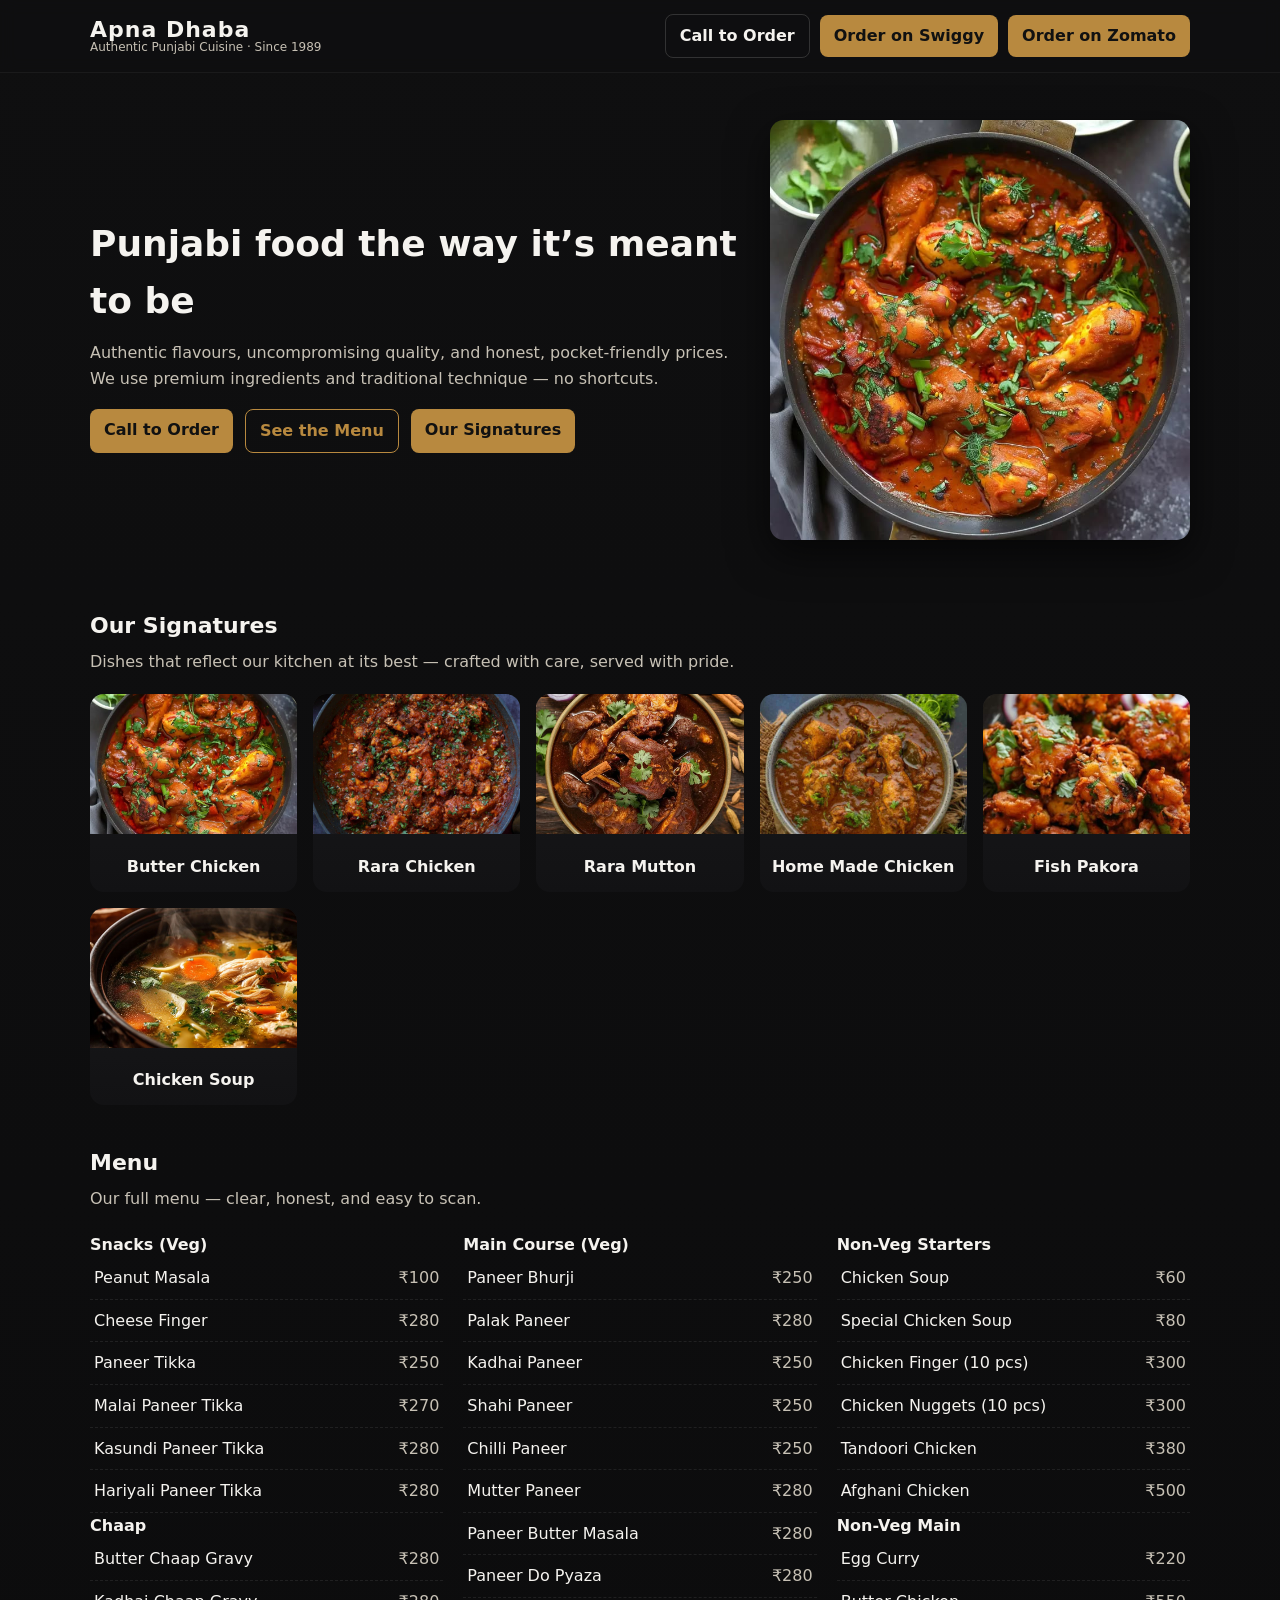
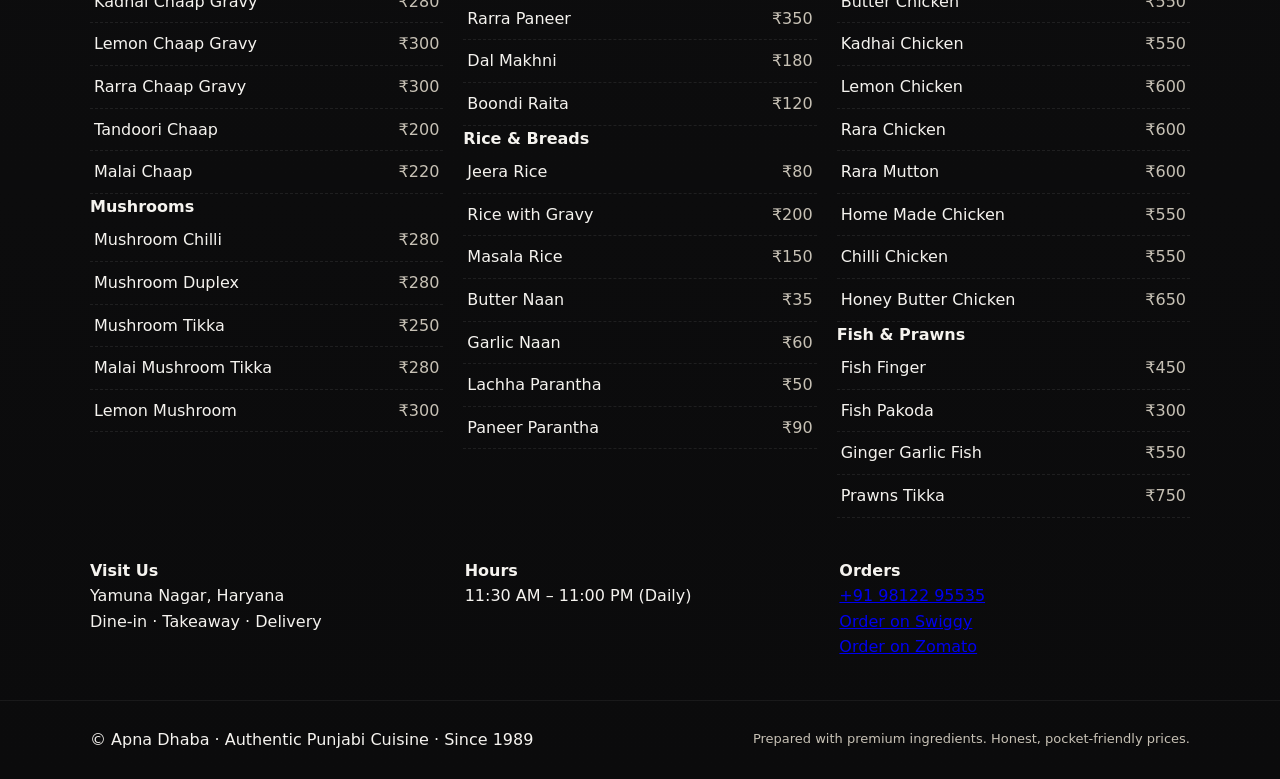
==== commit f59f6041: "Update index.html" ====
--- a/index.html
+++ b/index.html
@@ -4,21 +4,21 @@
   <meta charset="utf-8" />
   <meta name="viewport" content="width=device-width,initial-scale=1" />
   <title>Apna Dhaba — Authentic Punjabi Cuisine</title>
-  <meta name="description" content="Apna Dhaba — Authentic Punjabi food. Signatures: Butter Chicken, Rara Mutton, Rara Chicken, Home Made Chicken, Fish Pakora, Chicken Soup. Call to order or order on Swiggy/Zomato." />
-  <!-- correct relative path -->
+  <meta name="description" content="Apna Dhaba — Authentic Punjabi food in Yamuna Nagar. Signatures: Butter Chicken, Rara Mutton, Rara Chicken, Home Made Chicken, Fish Pakora, Chicken Soup. Call to Order or order on Swiggy and Zomato." />
+  <!-- Local CSS (relative path) -->
   <link rel="stylesheet" href="style.css" />
 </head>
 <body>
 
-  <!-- Header -->
-  <header class="site-header" id="siteHeader">
+  <!-- HEADER -->
+  <header class="site-header" id="siteHeader" role="banner">
     <div class="container header-inner">
-      <div class="brand">
-        <h1>Apna Dhaba</h1>
-        <p class="tag">Authentic Punjabi Cuisine · Since 1989</p>
-      </div>
-
-      <nav class="top-actions">
+      <div class="brand" style="line-height:1">
+        <h1 style="margin:0">Apna Dhaba</h1>
+        <div class="tag" style="font-size:12px;color:var(--muted)">Authentic Punjabi Cuisine · Since 1989</div>
+      </div>
+
+      <nav class="top-actions" aria-label="Top actions" style="display:flex;gap:10px;align-items:center">
         <a class="btn subtle" href="tel:+919812295535">Call to Order</a>
         <a class="btn" href="https://www.swiggy.com/city/yamuna-nagar/apna-dhaba-and-restaurant-workshop-road-vishnu-nagar-rest421848" target="_blank" rel="noopener">Order on Swiggy</a>
         <a class="btn" href="https://www.zomato.com/yamuna-nagar/apna-dhaba-restaurant-yamuna-nagar-locality/order" target="_blank" rel="noopener">Order on Zomato</a>
@@ -28,14 +28,14 @@
 
   <main>
 
-    <!-- Hero -->
-    <section class="hero">
+    <!-- HERO -->
+    <section class="hero" aria-label="Hero">
       <div class="container hero-inner fade-up">
         <div class="hero-text">
           <h2>Punjabi food the way it’s meant to be</h2>
-          <p class="lead">Authentic flavours, uncompromising quality, and honest, pocket-friendly prices.</p>
-
-          <div style="display:flex;gap:12px;flex-wrap:wrap;margin-top:10px">
+          <p class="lead">Authentic flavours, uncompromising quality, and honest, pocket-friendly prices. We use premium ingredients and traditional technique — no shortcuts.</p>
+
+          <div style="margin-top:16px;display:flex;gap:12px;flex-wrap:wrap">
             <a class="btn large" href="tel:+919812295535">Call to Order</a>
             <a class="btn outline" href="#menu">See the Menu</a>
             <a class="btn" href="#signatures">Our Signatures</a>
@@ -43,57 +43,59 @@
         </div>
 
         <div class="hero-image" aria-hidden="true">
-          <img src="images/butter-chicken.jpg" alt="Butter Chicken — Apna Dhaba" />
-        </div>
-      </div>
-    </section>
-
-    <!-- Signatures -->
-    <section class="signatures container" id="signatures">
-      <h3 class="section-title">Our Signatures</h3>
+          <!-- using your actual uploaded filename -->
+          <img src="images/butterchicken2.jpg" alt="Butter Chicken — Apna Dhaba" />
+        </div>
+      </div>
+    </section>
+
+    <!-- SIGNATURES -->
+    <section class="signatures container" id="signatures" aria-labelledby="signature-heading">
+      <h3 id="signature-heading" class="section-title">Our Signatures</h3>
       <p class="section-sub">Dishes that reflect our kitchen at its best — crafted with care, served with pride.</p>
 
-      <div class="cards fade-up">
-        <a class="card" href="signatures/butter-chicken.html">
-          <img src="images/butter-chicken.jpg" alt="Butter Chicken">
+      <div class="cards fade-up" role="list">
+        <!-- NOTE: these links expect signatures/*.html to exist later -->
+        <a class="card" href="signatures/butter-chicken.html" role="listitem">
+          <img src="images/butterchicken2.jpg" alt="Butter Chicken">
           <div class="card-body"><h4>Butter Chicken</h4></div>
         </a>
 
-        <a class="card" href="signatures/rara-chicken.html">
-          <img src="images/rara-chicken.jpg" alt="Rara Chicken">
+        <a class="card" href="signatures/rara-chicken.html" role="listitem">
+          <img src="images/rarachicken.jpg" alt="Rara Chicken">
           <div class="card-body"><h4>Rara Chicken</h4></div>
         </a>
 
-        <a class="card" href="signatures/rara-mutton.html">
-          <img src="images/rara-mutton.jpg" alt="Rara Mutton">
+        <a class="card" href="signatures/rara-mutton.html" role="listitem">
+          <img src="images/raramutton.jpg" alt="Rara Mutton">
           <div class="card-body"><h4>Rara Mutton</h4></div>
         </a>
 
-        <a class="card" href="signatures/home-made-chicken.html">
-          <img src="images/home-made-chicken.jpg" alt="Home Made Chicken">
+        <a class="card" href="signatures/home-made-chicken.html" role="listitem">
+          <img src="images/hmadechicken.jpg" alt="Home Made Chicken">
           <div class="card-body"><h4>Home Made Chicken</h4></div>
         </a>
 
-        <a class="card" href="signatures/fish-pakora.html">
-          <img src="images/fish-pakora.jpg" alt="Fish Pakora">
+        <a class="card" href="signatures/fish-pakora.html" role="listitem">
+          <img src="images/fishpkoraa.jpg" alt="Fish Pakora">
           <div class="card-body"><h4>Fish Pakora</h4></div>
         </a>
 
-        <a class="card" href="signatures/chicken-soup.html">
-          <img src="images/chicken-soup.jpg" alt="Chicken Soup">
+        <a class="card" href="signatures/chicken-soup.html" role="listitem">
+          <img src="images/chickensoup.jpg" alt="Chicken Soup">
           <div class="card-body"><h4>Chicken Soup</h4></div>
         </a>
       </div>
     </section>
 
-    <!-- Menu (full) -->
-    <section class="menu container" id="menu">
-      <h3 class="section-title">Menu</h3>
+    <!-- FULL MENU -->
+    <section class="menu container" id="menu" aria-labelledby="menu-heading">
+      <h3 id="menu-heading" class="section-title">Menu</h3>
       <p class="section-sub">Our full menu — clear, honest, and easy to scan.</p>
 
-      <div class="menu-columns fade-up">
-
-        <div class="menu-col">
+      <div class="menu-columns fade-up" style="display:flex;gap:20px;flex-wrap:wrap">
+
+        <div class="menu-col" style="flex:1;min-width:260px">
           <h4>Snacks (Veg)</h4>
           <ul class="menu-list">
             <li><span>Peanut Masala</span><span class="price">₹100</span></li>
@@ -124,7 +126,7 @@
           </ul>
         </div>
 
-        <div class="menu-col">
+        <div class="menu-col" style="flex:1;min-width:260px">
           <h4>Main Course (Veg)</h4>
           <ul class="menu-list">
             <li><span>Paneer Bhurji</span><span class="price">₹250</span></li>
@@ -152,7 +154,7 @@
           </ul>
         </div>
 
-        <div class="menu-col">
+        <div class="menu-col" style="flex:1;min-width:260px">
           <h4>Non-Veg Starters</h4>
           <ul class="menu-list">
             <li><span>Chicken Soup</span><span class="price">₹60</span></li>
@@ -188,24 +190,24 @@
       </div>
     </section>
 
-    <!-- Info / Contact -->
-    <section class="info container fade-up">
-      <div class="info-grid">
-        <div>
+    <!-- INFO AND CONTACT -->
+    <section class="info container fade-up" aria-label="Contact and info">
+      <div class="info-grid" style="display:flex;gap:24px;justify-content:space-between;flex-wrap:wrap">
+        <div style="flex:1;min-width:200px">
           <h4>Visit Us</h4>
           <p>Yamuna Nagar, Haryana<br>Dine-in · Takeaway · Delivery</p>
         </div>
 
-        <div>
+        <div style="flex:1;min-width:200px">
           <h4>Hours</h4>
           <p>11:30 AM – 11:00 PM (Daily)</p>
         </div>
 
-        <div>
+        <div style="flex:1;min-width:200px">
           <h4>Orders</h4>
           <p>
-            <a href="tel:+919812295535">+91 98122 95535</a><br>
-            <a href="https://www.swiggy.com/city/yamuna-nagar/apna-dhaba-and-restaurant-workshop-road-vishnu-nagar-rest421848" target="_blank" rel="noopener">Order on Swiggy</a><br>
+            <a href="tel:+919812295535">+91 98122 95535</a><br />
+            <a href="https://www.swiggy.com/city/yamuna-nagar/apna-dhaba-and-restaurant-workshop-road-vishnu-nagar-rest421848" target="_blank" rel="noopener">Order on Swiggy</a><br />
             <a href="https://www.zomato.com/yamuna-nagar/apna-dhaba-restaurant-yamuna-nagar-locality/order" target="_blank" rel="noopener">Order on Zomato</a>
           </p>
         </div>
@@ -214,15 +216,15 @@
 
   </main>
 
-  <!-- Footer -->
-  <footer class="site-footer fade-up">
-    <div class="container footer-inner">
-      <p>© Apna Dhaba · Authentic Punjabi Cuisine · Since 1989</p>
-      <p class="muted">Prepared with premium ingredients. Honest, pocket-friendly prices.</p>
+  <!-- FOOTER -->
+  <footer class="site-footer fade-up" role="contentinfo">
+    <div class="container footer-inner" style="display:flex;justify-content:space-between;align-items:center;gap:10px;flex-wrap:wrap">
+      <div>© Apna Dhaba · Authentic Punjabi Cuisine · Since 1989</div>
+      <div class="muted">Prepared with premium ingredients. Honest, pocket-friendly prices.</div>
     </div>
   </footer>
 
-  <!-- correct relative path to script -->
+  <!-- Local JS -->
   <script src="script.js"></script>
 </body>
 </html>
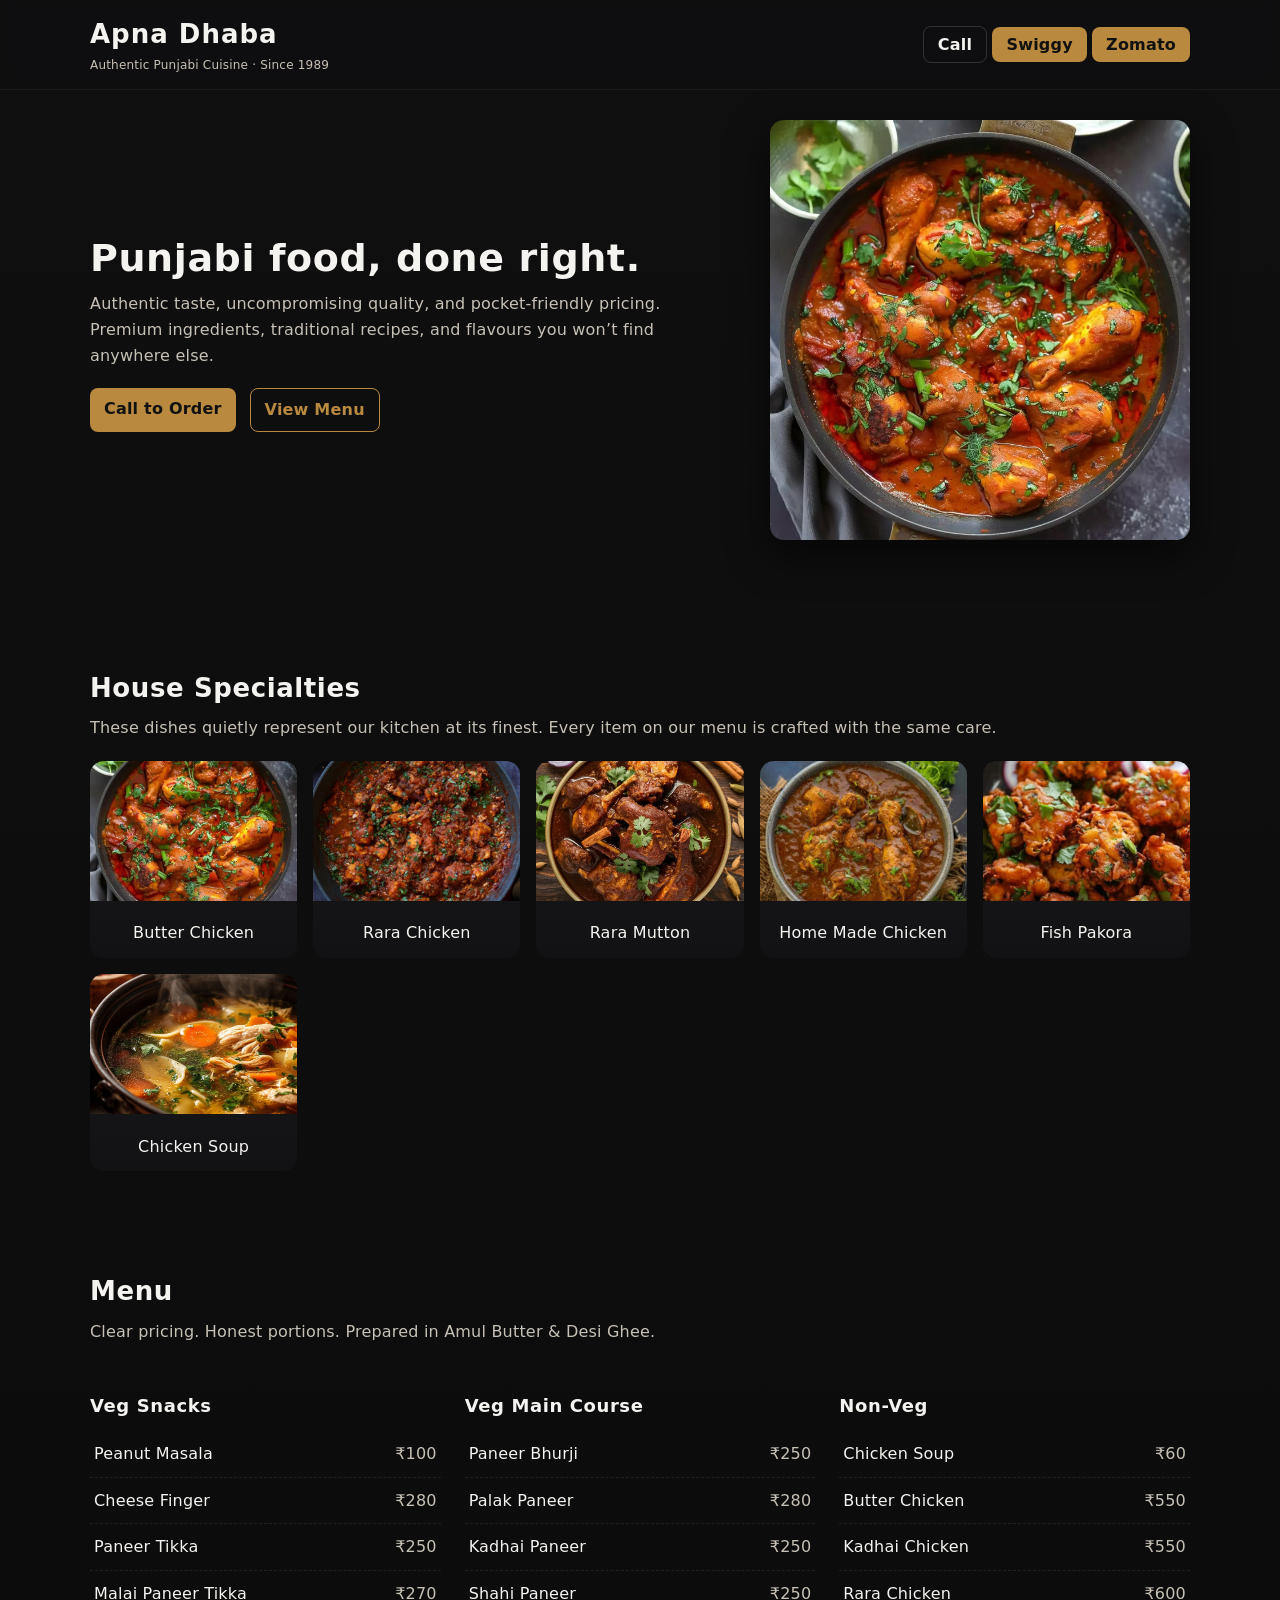
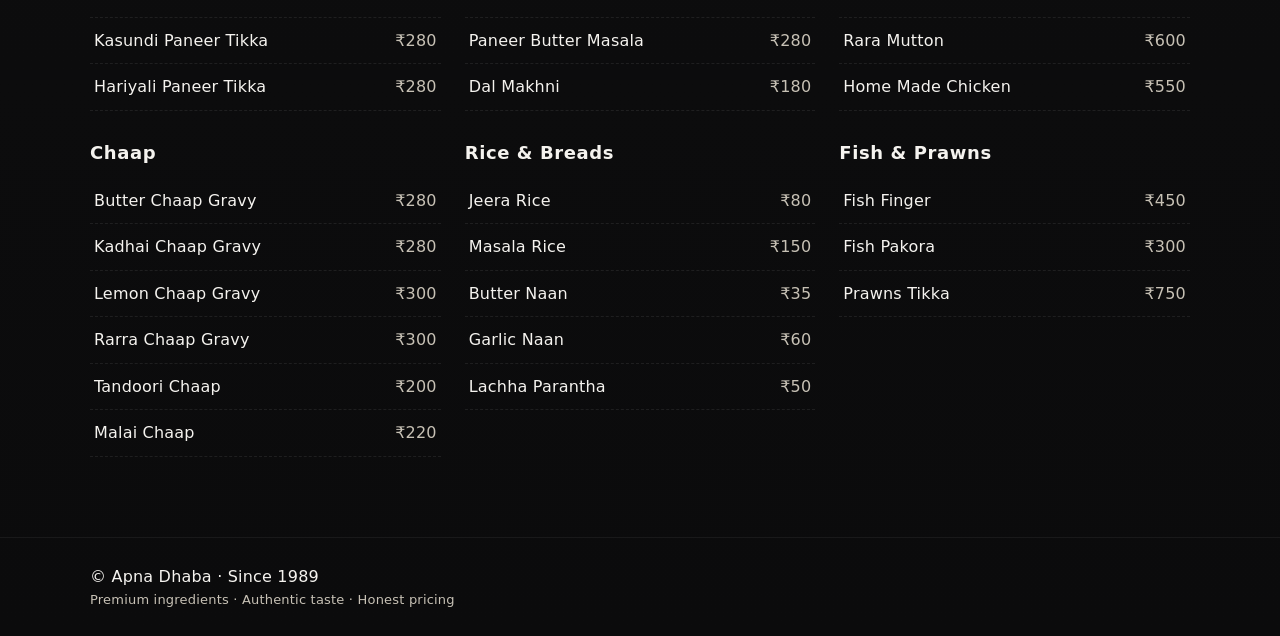
==== commit 862864f8: "Update index.html" ====
--- a/index.html
+++ b/index.html
@@ -2,229 +2,214 @@
 <html lang="en">
 <head>
   <meta charset="utf-8" />
-  <meta name="viewport" content="width=device-width,initial-scale=1" />
-  <title>Apna Dhaba — Authentic Punjabi Cuisine</title>
-  <meta name="description" content="Apna Dhaba — Authentic Punjabi food in Yamuna Nagar. Signatures: Butter Chicken, Rara Mutton, Rara Chicken, Home Made Chicken, Fish Pakora, Chicken Soup. Call to Order or order on Swiggy and Zomato." />
-  <!-- Local CSS (relative path) -->
+  <meta name="viewport" content="width=device-width, initial-scale=1" />
+
+  <title>Apna Dhaba | Authentic Punjabi Cuisine Since 1989</title>
+  <meta name="description" content="Apna Dhaba — Authentic Punjabi cuisine since 1989. Premium ingredients, honest pricing, legendary flavours. Order via phone, Swiggy or Zomato." />
+
+  <!-- Main stylesheet -->
   <link rel="stylesheet" href="style.css" />
+
+  <!-- Font polish (safe, subtle upgrade) -->
+  <style>
+    body {
+      letter-spacing: 0.2px;
+    }
+    h1, h2, h3, h4 {
+      letter-spacing: 0.6px;
+    }
+    .brand h1 {
+      font-size: 26px;
+      font-weight: 700;
+    }
+    .hero h2 {
+      font-size: 38px;
+      line-height: 1.2;
+    }
+    .section-title {
+      font-size: 26px;
+      margin-top: 60px;
+    }
+    .menu h4 {
+      margin-top: 28px;
+      margin-bottom: 10px;
+      font-size: 18px;
+    }
+    .menu-list li {
+      padding: 10px 4px;
+    }
+  </style>
 </head>
+
 <body>
 
   <!-- HEADER -->
-  <header class="site-header" id="siteHeader" role="banner">
+  <header class="site-header">
     <div class="container header-inner">
-      <div class="brand" style="line-height:1">
-        <h1 style="margin:0">Apna Dhaba</h1>
-        <div class="tag" style="font-size:12px;color:var(--muted)">Authentic Punjabi Cuisine · Since 1989</div>
-      </div>
-
-      <nav class="top-actions" aria-label="Top actions" style="display:flex;gap:10px;align-items:center">
-        <a class="btn subtle" href="tel:+919812295535">Call to Order</a>
-        <a class="btn" href="https://www.swiggy.com/city/yamuna-nagar/apna-dhaba-and-restaurant-workshop-road-vishnu-nagar-rest421848" target="_blank" rel="noopener">Order on Swiggy</a>
-        <a class="btn" href="https://www.zomato.com/yamuna-nagar/apna-dhaba-restaurant-yamuna-nagar-locality/order" target="_blank" rel="noopener">Order on Zomato</a>
-      </nav>
+      <div class="brand">
+        <h1>Apna Dhaba</h1>
+        <p class="tag">Authentic Punjabi Cuisine · Since 1989</p>
+      </div>
+
+      <div class="top-actions">
+        <a class="btn subtle" href="tel:+919812295535">Call</a>
+        <a class="btn" href="https://www.swiggy.com/city/yamuna-nagar/apna-dhaba-and-restaurant-workshop-road-vishnu-nagar-rest421848" target="_blank">Swiggy</a>
+        <a class="btn" href="https://www.zomato.com/yamuna-nagar/apna-dhaba-restaurant-yamuna-nagar-locality/order" target="_blank">Zomato</a>
+      </div>
     </div>
   </header>
 
-  <main>
-
-    <!-- HERO -->
-    <section class="hero" aria-label="Hero">
-      <div class="container hero-inner fade-up">
-        <div class="hero-text">
-          <h2>Punjabi food the way it’s meant to be</h2>
-          <p class="lead">Authentic flavours, uncompromising quality, and honest, pocket-friendly prices. We use premium ingredients and traditional technique — no shortcuts.</p>
-
-          <div style="margin-top:16px;display:flex;gap:12px;flex-wrap:wrap">
-            <a class="btn large" href="tel:+919812295535">Call to Order</a>
-            <a class="btn outline" href="#menu">See the Menu</a>
-            <a class="btn" href="#signatures">Our Signatures</a>
-          </div>
+  <!-- HERO -->
+  <section class="hero">
+    <div class="container hero-inner fade-up">
+      <div>
+        <h2>Punjabi food, done right.</h2>
+        <p class="lead">
+          Authentic taste, uncompromising quality, and pocket-friendly pricing.
+          Premium ingredients, traditional recipes, and flavours you won’t find anywhere else.
+        </p>
+
+        <div style="margin-top:20px; display:flex; gap:14px; flex-wrap:wrap;">
+          <a class="btn" href="tel:+919812295535">Call to Order</a>
+          <a class="btn outline" href="#menu">View Menu</a>
         </div>
-
-        <div class="hero-image" aria-hidden="true">
-          <!-- using your actual uploaded filename -->
-          <img src="images/butterchicken2.jpg" alt="Butter Chicken — Apna Dhaba" />
-        </div>
-      </div>
-    </section>
-
-    <!-- SIGNATURES -->
-    <section class="signatures container" id="signatures" aria-labelledby="signature-heading">
-      <h3 id="signature-heading" class="section-title">Our Signatures</h3>
-      <p class="section-sub">Dishes that reflect our kitchen at its best — crafted with care, served with pride.</p>
-
-      <div class="cards fade-up" role="list">
-        <!-- NOTE: these links expect signatures/*.html to exist later -->
-        <a class="card" href="signatures/butter-chicken.html" role="listitem">
-          <img src="images/butterchicken2.jpg" alt="Butter Chicken">
-          <div class="card-body"><h4>Butter Chicken</h4></div>
-        </a>
-
-        <a class="card" href="signatures/rara-chicken.html" role="listitem">
-          <img src="images/rarachicken.jpg" alt="Rara Chicken">
-          <div class="card-body"><h4>Rara Chicken</h4></div>
-        </a>
-
-        <a class="card" href="signatures/rara-mutton.html" role="listitem">
-          <img src="images/raramutton.jpg" alt="Rara Mutton">
-          <div class="card-body"><h4>Rara Mutton</h4></div>
-        </a>
-
-        <a class="card" href="signatures/home-made-chicken.html" role="listitem">
-          <img src="images/hmadechicken.jpg" alt="Home Made Chicken">
-          <div class="card-body"><h4>Home Made Chicken</h4></div>
-        </a>
-
-        <a class="card" href="signatures/fish-pakora.html" role="listitem">
-          <img src="images/fishpkoraa.jpg" alt="Fish Pakora">
-          <div class="card-body"><h4>Fish Pakora</h4></div>
-        </a>
-
-        <a class="card" href="signatures/chicken-soup.html" role="listitem">
-          <img src="images/chickensoup.jpg" alt="Chicken Soup">
-          <div class="card-body"><h4>Chicken Soup</h4></div>
-        </a>
-      </div>
-    </section>
-
-    <!-- FULL MENU -->
-    <section class="menu container" id="menu" aria-labelledby="menu-heading">
-      <h3 id="menu-heading" class="section-title">Menu</h3>
-      <p class="section-sub">Our full menu — clear, honest, and easy to scan.</p>
-
-      <div class="menu-columns fade-up" style="display:flex;gap:20px;flex-wrap:wrap">
-
-        <div class="menu-col" style="flex:1;min-width:260px">
-          <h4>Snacks (Veg)</h4>
-          <ul class="menu-list">
-            <li><span>Peanut Masala</span><span class="price">₹100</span></li>
-            <li><span>Cheese Finger</span><span class="price">₹280</span></li>
-            <li><span>Paneer Tikka</span><span class="price">₹250</span></li>
-            <li><span>Malai Paneer Tikka</span><span class="price">₹270</span></li>
-            <li><span>Kasundi Paneer Tikka</span><span class="price">₹280</span></li>
-            <li><span>Hariyali Paneer Tikka</span><span class="price">₹280</span></li>
-          </ul>
-
-          <h4>Chaap</h4>
-          <ul class="menu-list">
-            <li><span>Butter Chaap Gravy</span><span class="price">₹280</span></li>
-            <li><span>Kadhai Chaap Gravy</span><span class="price">₹280</span></li>
-            <li><span>Lemon Chaap Gravy</span><span class="price">₹300</span></li>
-            <li><span>Rarra Chaap Gravy</span><span class="price">₹300</span></li>
-            <li><span>Tandoori Chaap</span><span class="price">₹200</span></li>
-            <li><span>Malai Chaap</span><span class="price">₹220</span></li>
-          </ul>
-
-          <h4>Mushrooms</h4>
-          <ul class="menu-list">
-            <li><span>Mushroom Chilli</span><span class="price">₹280</span></li>
-            <li><span>Mushroom Duplex</span><span class="price">₹280</span></li>
-            <li><span>Mushroom Tikka</span><span class="price">₹250</span></li>
-            <li><span>Malai Mushroom Tikka</span><span class="price">₹280</span></li>
-            <li><span>Lemon Mushroom</span><span class="price">₹300</span></li>
-          </ul>
-        </div>
-
-        <div class="menu-col" style="flex:1;min-width:260px">
-          <h4>Main Course (Veg)</h4>
-          <ul class="menu-list">
-            <li><span>Paneer Bhurji</span><span class="price">₹250</span></li>
-            <li><span>Palak Paneer</span><span class="price">₹280</span></li>
-            <li><span>Kadhai Paneer</span><span class="price">₹250</span></li>
-            <li><span>Shahi Paneer</span><span class="price">₹250</span></li>
-            <li><span>Chilli Paneer</span><span class="price">₹250</span></li>
-            <li><span>Mutter Paneer</span><span class="price">₹280</span></li>
-            <li><span>Paneer Butter Masala</span><span class="price">₹280</span></li>
-            <li><span>Paneer Do Pyaza</span><span class="price">₹280</span></li>
-            <li><span>Rarra Paneer</span><span class="price">₹350</span></li>
-            <li><span>Dal Makhni</span><span class="price">₹180</span></li>
-            <li><span>Boondi Raita</span><span class="price">₹120</span></li>
-          </ul>
-
-          <h4>Rice & Breads</h4>
-          <ul class="menu-list">
-            <li><span>Jeera Rice</span><span class="price">₹80</span></li>
-            <li><span>Rice with Gravy</span><span class="price">₹200</span></li>
-            <li><span>Masala Rice</span><span class="price">₹150</span></li>
-            <li><span>Butter Naan</span><span class="price">₹35</span></li>
-            <li><span>Garlic Naan</span><span class="price">₹60</span></li>
-            <li><span>Lachha Parantha</span><span class="price">₹50</span></li>
-            <li><span>Paneer Parantha</span><span class="price">₹90</span></li>
-          </ul>
-        </div>
-
-        <div class="menu-col" style="flex:1;min-width:260px">
-          <h4>Non-Veg Starters</h4>
-          <ul class="menu-list">
-            <li><span>Chicken Soup</span><span class="price">₹60</span></li>
-            <li><span>Special Chicken Soup</span><span class="price">₹80</span></li>
-            <li><span>Chicken Finger (10 pcs)</span><span class="price">₹300</span></li>
-            <li><span>Chicken Nuggets (10 pcs)</span><span class="price">₹300</span></li>
-            <li><span>Tandoori Chicken</span><span class="price">₹380</span></li>
-            <li><span>Afghani Chicken</span><span class="price">₹500</span></li>
-          </ul>
-
-          <h4>Non-Veg Main</h4>
-          <ul class="menu-list">
-            <li><span>Egg Curry</span><span class="price">₹220</span></li>
-            <li><span>Butter Chicken</span><span class="price">₹550</span></li>
-            <li><span>Kadhai Chicken</span><span class="price">₹550</span></li>
-            <li><span>Lemon Chicken</span><span class="price">₹600</span></li>
-            <li><span>Rara Chicken</span><span class="price">₹600</span></li>
-            <li><span>Rara Mutton</span><span class="price">₹600</span></li>
-            <li><span>Home Made Chicken</span><span class="price">₹550</span></li>
-            <li><span>Chilli Chicken</span><span class="price">₹550</span></li>
-            <li><span>Honey Butter Chicken</span><span class="price">₹650</span></li>
-          </ul>
-
-          <h4>Fish & Prawns</h4>
-          <ul class="menu-list">
-            <li><span>Fish Finger</span><span class="price">₹450</span></li>
-            <li><span>Fish Pakoda</span><span class="price">₹300</span></li>
-            <li><span>Ginger Garlic Fish</span><span class="price">₹550</span></li>
-            <li><span>Prawns Tikka</span><span class="price">₹750</span></li>
-          </ul>
-        </div>
-
-      </div>
-    </section>
-
-    <!-- INFO AND CONTACT -->
-    <section class="info container fade-up" aria-label="Contact and info">
-      <div class="info-grid" style="display:flex;gap:24px;justify-content:space-between;flex-wrap:wrap">
-        <div style="flex:1;min-width:200px">
-          <h4>Visit Us</h4>
-          <p>Yamuna Nagar, Haryana<br>Dine-in · Takeaway · Delivery</p>
-        </div>
-
-        <div style="flex:1;min-width:200px">
-          <h4>Hours</h4>
-          <p>11:30 AM – 11:00 PM (Daily)</p>
-        </div>
-
-        <div style="flex:1;min-width:200px">
-          <h4>Orders</h4>
-          <p>
-            <a href="tel:+919812295535">+91 98122 95535</a><br />
-            <a href="https://www.swiggy.com/city/yamuna-nagar/apna-dhaba-and-restaurant-workshop-road-vishnu-nagar-rest421848" target="_blank" rel="noopener">Order on Swiggy</a><br />
-            <a href="https://www.zomato.com/yamuna-nagar/apna-dhaba-restaurant-yamuna-nagar-locality/order" target="_blank" rel="noopener">Order on Zomato</a>
-          </p>
-        </div>
-      </div>
-    </section>
-
-  </main>
+      </div>
+
+      <div class="hero-image">
+        <img src="images/butterchicken2.jpg" alt="Butter Chicken" />
+      </div>
+    </div>
+  </section>
+
+  <!-- SIGNATURE HIGHLIGHTS (NO SEPARATE PAGES) -->
+  <section class="container">
+    <h3 class="section-title">House Specialties</h3>
+    <p class="section-sub">
+      These dishes quietly represent our kitchen at its finest.
+      Every item on our menu is crafted with the same care.
+    </p>
+
+    <div class="cards fade-up">
+      <div class="card">
+        <img src="images/butterchicken2.jpg" alt="Butter Chicken">
+        <div class="card-body">Butter Chicken</div>
+      </div>
+
+      <div class="card">
+        <img src="images/rarachicken.jpg" alt="Rara Chicken">
+        <div class="card-body">Rara Chicken</div>
+      </div>
+
+      <div class="card">
+        <img src="images/raramutton.jpg" alt="Rara Mutton">
+        <div class="card-body">Rara Mutton</div>
+      </div>
+
+      <div class="card">
+        <img src="images/hmadechicken.jpg" alt="Home Made Chicken">
+        <div class="card-body">Home Made Chicken</div>
+      </div>
+
+      <div class="card">
+        <img src="images/fishpkoraa.jpg" alt="Fish Pakora">
+        <div class="card-body">Fish Pakora</div>
+      </div>
+
+      <div class="card">
+        <img src="images/chickensoup.jpg" alt="Chicken Soup">
+        <div class="card-body">Chicken Soup</div>
+      </div>
+    </div>
+  </section>
+
+  <!-- MENU -->
+  <section class="menu container" id="menu">
+    <h3 class="section-title">Menu</h3>
+    <p class="section-sub">
+      Clear pricing. Honest portions. Prepared in Amul Butter & Desi Ghee.
+    </p>
+
+    <div class="menu-columns fade-up">
+
+      <!-- COLUMN 1 -->
+      <div class="menu-col">
+        <h4>Veg Snacks</h4>
+        <ul class="menu-list">
+          <li><span>Peanut Masala</span><span class="price">₹100</span></li>
+          <li><span>Cheese Finger</span><span class="price">₹280</span></li>
+          <li><span>Paneer Tikka</span><span class="price">₹250</span></li>
+          <li><span>Malai Paneer Tikka</span><span class="price">₹270</span></li>
+          <li><span>Kasundi Paneer Tikka</span><span class="price">₹280</span></li>
+          <li><span>Hariyali Paneer Tikka</span><span class="price">₹280</span></li>
+        </ul>
+
+        <h4>Chaap</h4>
+        <ul class="menu-list">
+          <li><span>Butter Chaap Gravy</span><span class="price">₹280</span></li>
+          <li><span>Kadhai Chaap Gravy</span><span class="price">₹280</span></li>
+          <li><span>Lemon Chaap Gravy</span><span class="price">₹300</span></li>
+          <li><span>Rarra Chaap Gravy</span><span class="price">₹300</span></li>
+          <li><span>Tandoori Chaap</span><span class="price">₹200</span></li>
+          <li><span>Malai Chaap</span><span class="price">₹220</span></li>
+        </ul>
+      </div>
+
+      <!-- COLUMN 2 -->
+      <div class="menu-col">
+        <h4>Veg Main Course</h4>
+        <ul class="menu-list">
+          <li><span>Paneer Bhurji</span><span class="price">₹250</span></li>
+          <li><span>Palak Paneer</span><span class="price">₹280</span></li>
+          <li><span>Kadhai Paneer</span><span class="price">₹250</span></li>
+          <li><span>Shahi Paneer</span><span class="price">₹250</span></li>
+          <li><span>Paneer Butter Masala</span><span class="price">₹280</span></li>
+          <li><span>Dal Makhni</span><span class="price">₹180</span></li>
+        </ul>
+
+        <h4>Rice & Breads</h4>
+        <ul class="menu-list">
+          <li><span>Jeera Rice</span><span class="price">₹80</span></li>
+          <li><span>Masala Rice</span><span class="price">₹150</span></li>
+          <li><span>Butter Naan</span><span class="price">₹35</span></li>
+          <li><span>Garlic Naan</span><span class="price">₹60</span></li>
+          <li><span>Lachha Parantha</span><span class="price">₹50</span></li>
+        </ul>
+      </div>
+
+      <!-- COLUMN 3 -->
+      <div class="menu-col">
+        <h4>Non-Veg</h4>
+        <ul class="menu-list">
+          <li><span>Chicken Soup</span><span class="price">₹60</span></li>
+          <li><span>Butter Chicken</span><span class="price">₹550</span></li>
+          <li><span>Kadhai Chicken</span><span class="price">₹550</span></li>
+          <li><span>Rara Chicken</span><span class="price">₹600</span></li>
+          <li><span>Rara Mutton</span><span class="price">₹600</span></li>
+          <li><span>Home Made Chicken</span><span class="price">₹550</span></li>
+        </ul>
+
+        <h4>Fish & Prawns</h4>
+        <ul class="menu-list">
+          <li><span>Fish Finger</span><span class="price">₹450</span></li>
+          <li><span>Fish Pakora</span><span class="price">₹300</span></li>
+          <li><span>Prawns Tikka</span><span class="price">₹750</span></li>
+        </ul>
+      </div>
+
+    </div>
+  </section>
 
   <!-- FOOTER -->
-  <footer class="site-footer fade-up" role="contentinfo">
-    <div class="container footer-inner" style="display:flex;justify-content:space-between;align-items:center;gap:10px;flex-wrap:wrap">
-      <div>© Apna Dhaba · Authentic Punjabi Cuisine · Since 1989</div>
-      <div class="muted">Prepared with premium ingredients. Honest, pocket-friendly prices.</div>
+  <footer class="site-footer fade-up">
+    <div class="container">
+      <p>© Apna Dhaba · Since 1989</p>
+      <p class="muted">
+        Premium ingredients · Authentic taste · Honest pricing
+      </p>
     </div>
   </footer>
 
-  <!-- Local JS -->
+  <!-- JS -->
   <script src="script.js"></script>
 </body>
 </html>
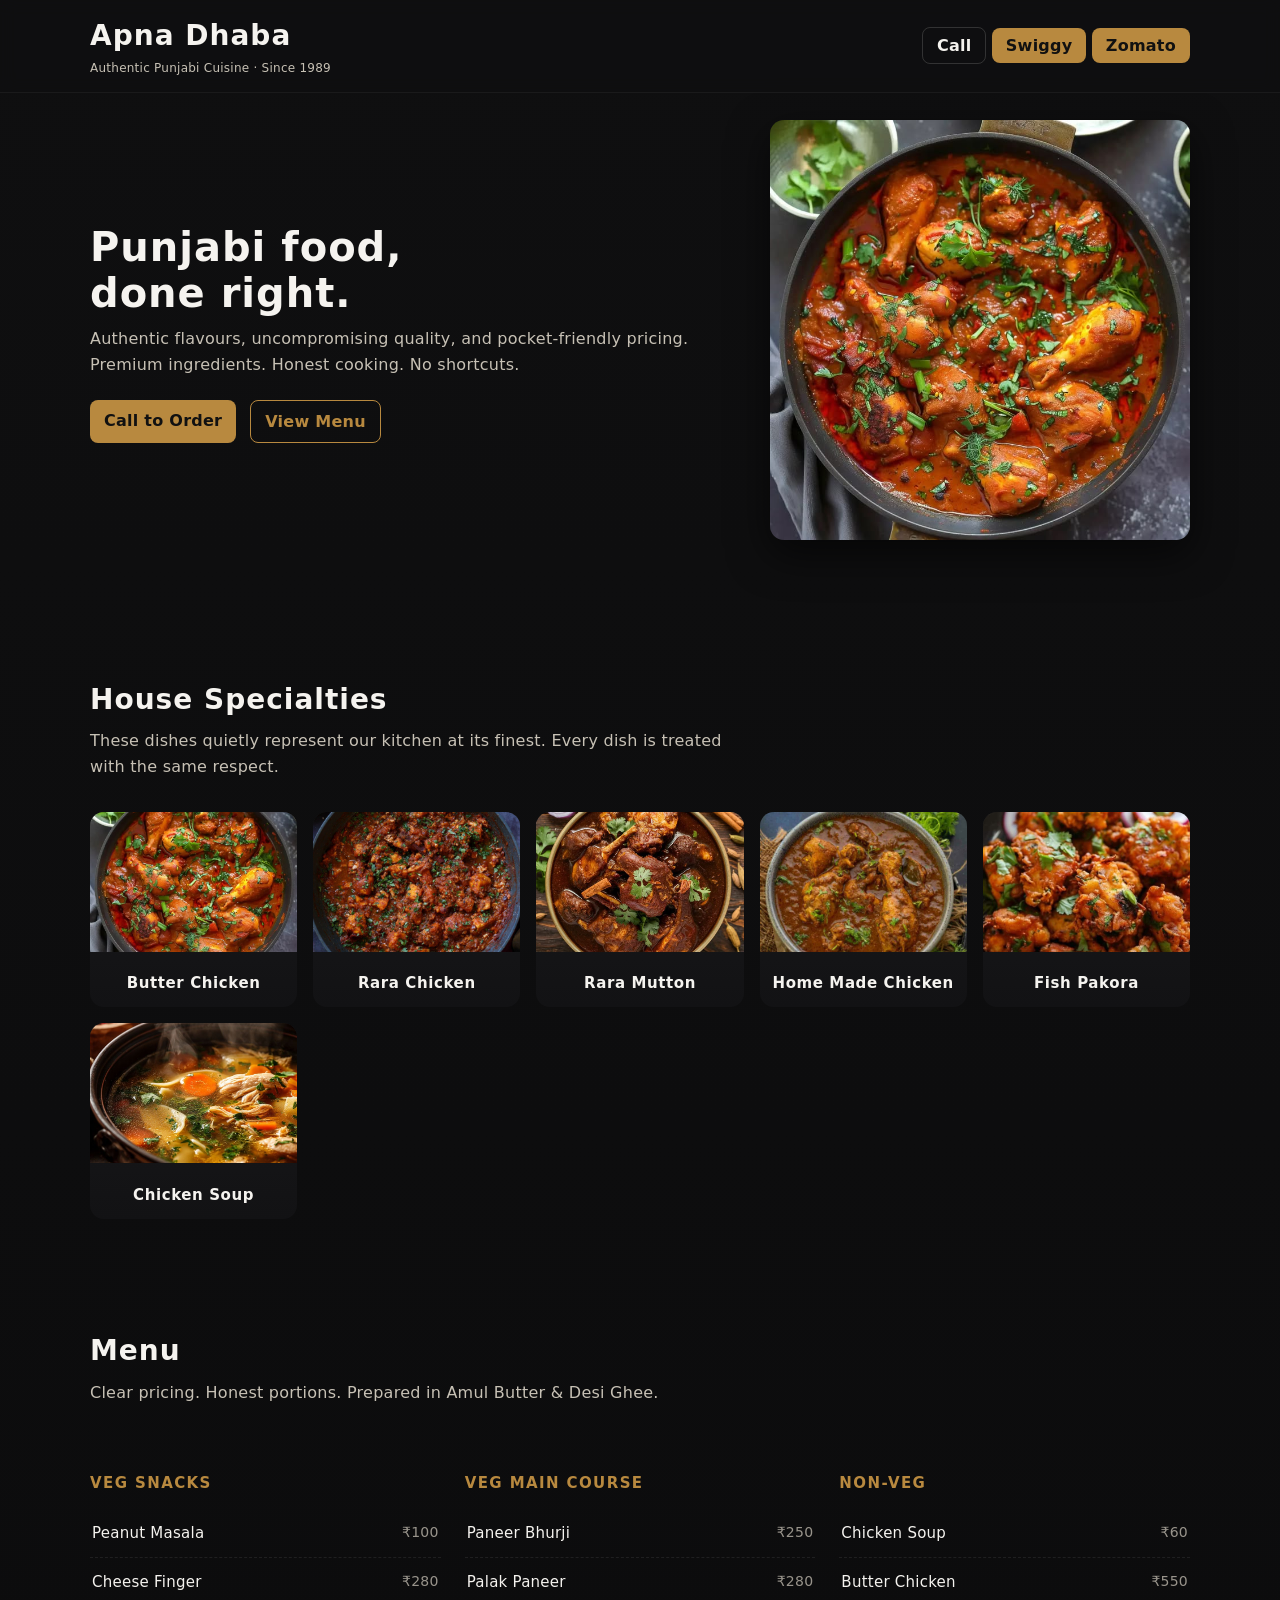
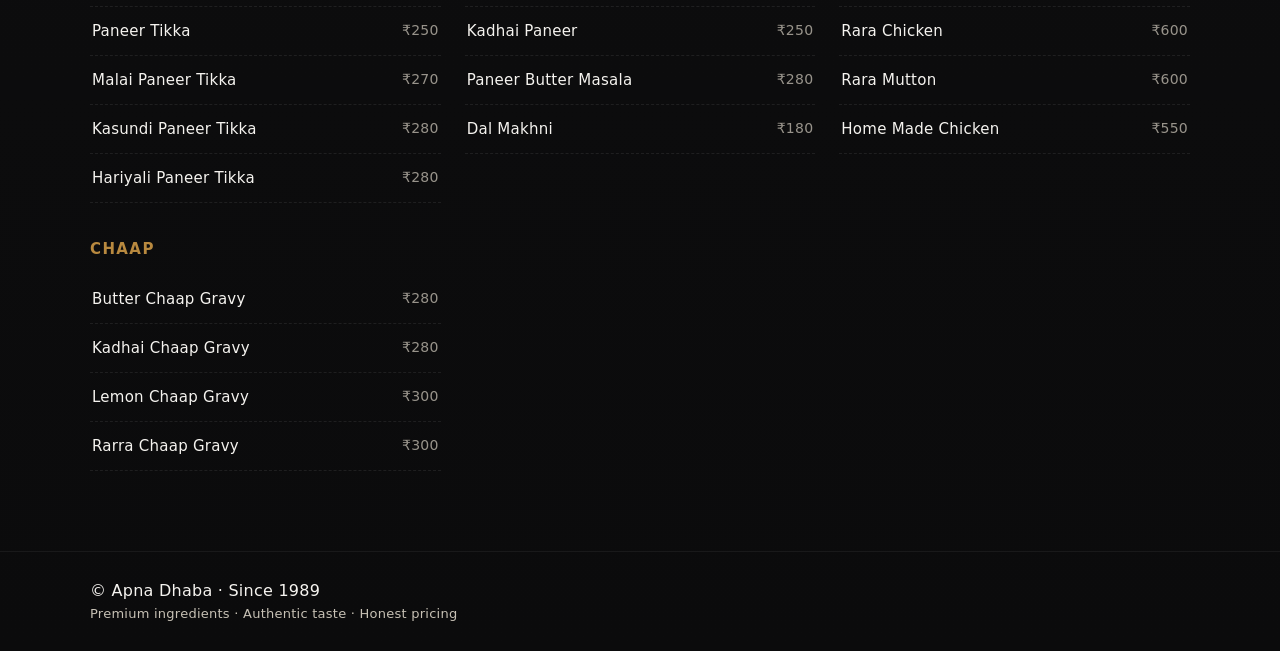
==== commit b3eacd65: "Update index.html" ====
--- a/index.html
+++ b/index.html
@@ -5,38 +5,73 @@
   <meta name="viewport" content="width=device-width, initial-scale=1" />
 
   <title>Apna Dhaba | Authentic Punjabi Cuisine Since 1989</title>
-  <meta name="description" content="Apna Dhaba — Authentic Punjabi cuisine since 1989. Premium ingredients, honest pricing, legendary flavours. Order via phone, Swiggy or Zomato." />
 
-  <!-- Main stylesheet -->
   <link rel="stylesheet" href="style.css" />
 
-  <!-- Font polish (safe, subtle upgrade) -->
+  <!-- TYPOGRAPHY + MENU REFINEMENT -->
   <style>
     body {
-      letter-spacing: 0.2px;
+      letter-spacing: 0.25px;
     }
-    h1, h2, h3, h4 {
-      letter-spacing: 0.6px;
+
+    h1, h2, h3 {
+      letter-spacing: 1px;
     }
+
     .brand h1 {
-      font-size: 26px;
+      font-size: 28px;
       font-weight: 700;
     }
+
     .hero h2 {
-      font-size: 38px;
-      line-height: 1.2;
+      font-size: 40px;
+      line-height: 1.15;
     }
+
     .section-title {
-      font-size: 26px;
-      margin-top: 60px;
+      font-size: 28px;
+      margin-top: 70px;
+      margin-bottom: 6px;
     }
+
+    .section-sub {
+      margin-bottom: 32px;
+      max-width: 640px;
+    }
+
+    /* MENU FIXES */
     .menu h4 {
-      margin-top: 28px;
-      margin-bottom: 10px;
-      font-size: 18px;
+      font-size: 15px;
+      letter-spacing: 1.4px;
+      text-transform: uppercase;
+      margin-top: 34px;
+      margin-bottom: 14px;
+      color: var(--accent);
     }
+
     .menu-list li {
-      padding: 10px 4px;
+      padding: 12px 2px;
+      font-size: 15px;
+    }
+
+    .menu-list li span:first-child {
+      font-weight: 500;
+    }
+
+    .menu-list .price {
+      font-size: 14px;
+      opacity: 0.75;
+    }
+
+    /* SIGNATURE CARDS (NO LINKS) */
+    .card {
+      cursor: default;
+    }
+
+    .card-body {
+      font-size: 15px;
+      font-weight: 600;
+      letter-spacing: 0.6px;
     }
   </style>
 </head>
@@ -63,13 +98,13 @@
   <section class="hero">
     <div class="container hero-inner fade-up">
       <div>
-        <h2>Punjabi food, done right.</h2>
+        <h2>Punjabi food,<br>done right.</h2>
         <p class="lead">
-          Authentic taste, uncompromising quality, and pocket-friendly pricing.
-          Premium ingredients, traditional recipes, and flavours you won’t find anywhere else.
+          Authentic flavours, uncompromising quality, and pocket-friendly pricing.
+          Premium ingredients. Honest cooking. No shortcuts.
         </p>
 
-        <div style="margin-top:20px; display:flex; gap:14px; flex-wrap:wrap;">
+        <div style="margin-top:22px; display:flex; gap:14px;">
           <a class="btn" href="tel:+919812295535">Call to Order</a>
           <a class="btn outline" href="#menu">View Menu</a>
         </div>
@@ -81,57 +116,31 @@
     </div>
   </section>
 
-  <!-- SIGNATURE HIGHLIGHTS (NO SEPARATE PAGES) -->
-  <section class="container">
+  <!-- SIGNATURE HIGHLIGHTS -->
+  <section class="container" id="signatures">
     <h3 class="section-title">House Specialties</h3>
     <p class="section-sub">
       These dishes quietly represent our kitchen at its finest.
-      Every item on our menu is crafted with the same care.
+      Every dish is treated with the same respect.
     </p>
 
     <div class="cards fade-up">
-      <div class="card">
-        <img src="images/butterchicken2.jpg" alt="Butter Chicken">
-        <div class="card-body">Butter Chicken</div>
-      </div>
-
-      <div class="card">
-        <img src="images/rarachicken.jpg" alt="Rara Chicken">
-        <div class="card-body">Rara Chicken</div>
-      </div>
-
-      <div class="card">
-        <img src="images/raramutton.jpg" alt="Rara Mutton">
-        <div class="card-body">Rara Mutton</div>
-      </div>
-
-      <div class="card">
-        <img src="images/hmadechicken.jpg" alt="Home Made Chicken">
-        <div class="card-body">Home Made Chicken</div>
-      </div>
-
-      <div class="card">
-        <img src="images/fishpkoraa.jpg" alt="Fish Pakora">
-        <div class="card-body">Fish Pakora</div>
-      </div>
-
-      <div class="card">
-        <img src="images/chickensoup.jpg" alt="Chicken Soup">
-        <div class="card-body">Chicken Soup</div>
-      </div>
+      <div class="card"><img src="images/butterchicken2.jpg"><div class="card-body">Butter Chicken</div></div>
+      <div class="card"><img src="images/rarachicken.jpg"><div class="card-body">Rara Chicken</div></div>
+      <div class="card"><img src="images/raramutton.jpg"><div class="card-body">Rara Mutton</div></div>
+      <div class="card"><img src="images/hmadechicken.jpg"><div class="card-body">Home Made Chicken</div></div>
+      <div class="card"><img src="images/fishpkoraa.jpg"><div class="card-body">Fish Pakora</div></div>
+      <div class="card"><img src="images/chickensoup.jpg"><div class="card-body">Chicken Soup</div></div>
     </div>
   </section>
 
   <!-- MENU -->
   <section class="menu container" id="menu">
     <h3 class="section-title">Menu</h3>
-    <p class="section-sub">
-      Clear pricing. Honest portions. Prepared in Amul Butter & Desi Ghee.
-    </p>
+    <p class="section-sub">Clear pricing. Honest portions. Prepared in Amul Butter & Desi Ghee.</p>
 
     <div class="menu-columns fade-up">
 
-      <!-- COLUMN 1 -->
       <div class="menu-col">
         <h4>Veg Snacks</h4>
         <ul class="menu-list">
@@ -149,50 +158,28 @@
           <li><span>Kadhai Chaap Gravy</span><span class="price">₹280</span></li>
           <li><span>Lemon Chaap Gravy</span><span class="price">₹300</span></li>
           <li><span>Rarra Chaap Gravy</span><span class="price">₹300</span></li>
-          <li><span>Tandoori Chaap</span><span class="price">₹200</span></li>
-          <li><span>Malai Chaap</span><span class="price">₹220</span></li>
         </ul>
       </div>
 
-      <!-- COLUMN 2 -->
       <div class="menu-col">
         <h4>Veg Main Course</h4>
         <ul class="menu-list">
           <li><span>Paneer Bhurji</span><span class="price">₹250</span></li>
           <li><span>Palak Paneer</span><span class="price">₹280</span></li>
           <li><span>Kadhai Paneer</span><span class="price">₹250</span></li>
-          <li><span>Shahi Paneer</span><span class="price">₹250</span></li>
           <li><span>Paneer Butter Masala</span><span class="price">₹280</span></li>
           <li><span>Dal Makhni</span><span class="price">₹180</span></li>
         </ul>
-
-        <h4>Rice & Breads</h4>
-        <ul class="menu-list">
-          <li><span>Jeera Rice</span><span class="price">₹80</span></li>
-          <li><span>Masala Rice</span><span class="price">₹150</span></li>
-          <li><span>Butter Naan</span><span class="price">₹35</span></li>
-          <li><span>Garlic Naan</span><span class="price">₹60</span></li>
-          <li><span>Lachha Parantha</span><span class="price">₹50</span></li>
-        </ul>
       </div>
 
-      <!-- COLUMN 3 -->
       <div class="menu-col">
         <h4>Non-Veg</h4>
         <ul class="menu-list">
           <li><span>Chicken Soup</span><span class="price">₹60</span></li>
           <li><span>Butter Chicken</span><span class="price">₹550</span></li>
-          <li><span>Kadhai Chicken</span><span class="price">₹550</span></li>
           <li><span>Rara Chicken</span><span class="price">₹600</span></li>
           <li><span>Rara Mutton</span><span class="price">₹600</span></li>
           <li><span>Home Made Chicken</span><span class="price">₹550</span></li>
-        </ul>
-
-        <h4>Fish & Prawns</h4>
-        <ul class="menu-list">
-          <li><span>Fish Finger</span><span class="price">₹450</span></li>
-          <li><span>Fish Pakora</span><span class="price">₹300</span></li>
-          <li><span>Prawns Tikka</span><span class="price">₹750</span></li>
         </ul>
       </div>
 
@@ -203,13 +190,10 @@
   <footer class="site-footer fade-up">
     <div class="container">
       <p>© Apna Dhaba · Since 1989</p>
-      <p class="muted">
-        Premium ingredients · Authentic taste · Honest pricing
-      </p>
+      <p class="muted">Premium ingredients · Authentic taste · Honest pricing</p>
     </div>
   </footer>
 
-  <!-- JS -->
   <script src="script.js"></script>
 </body>
 </html>
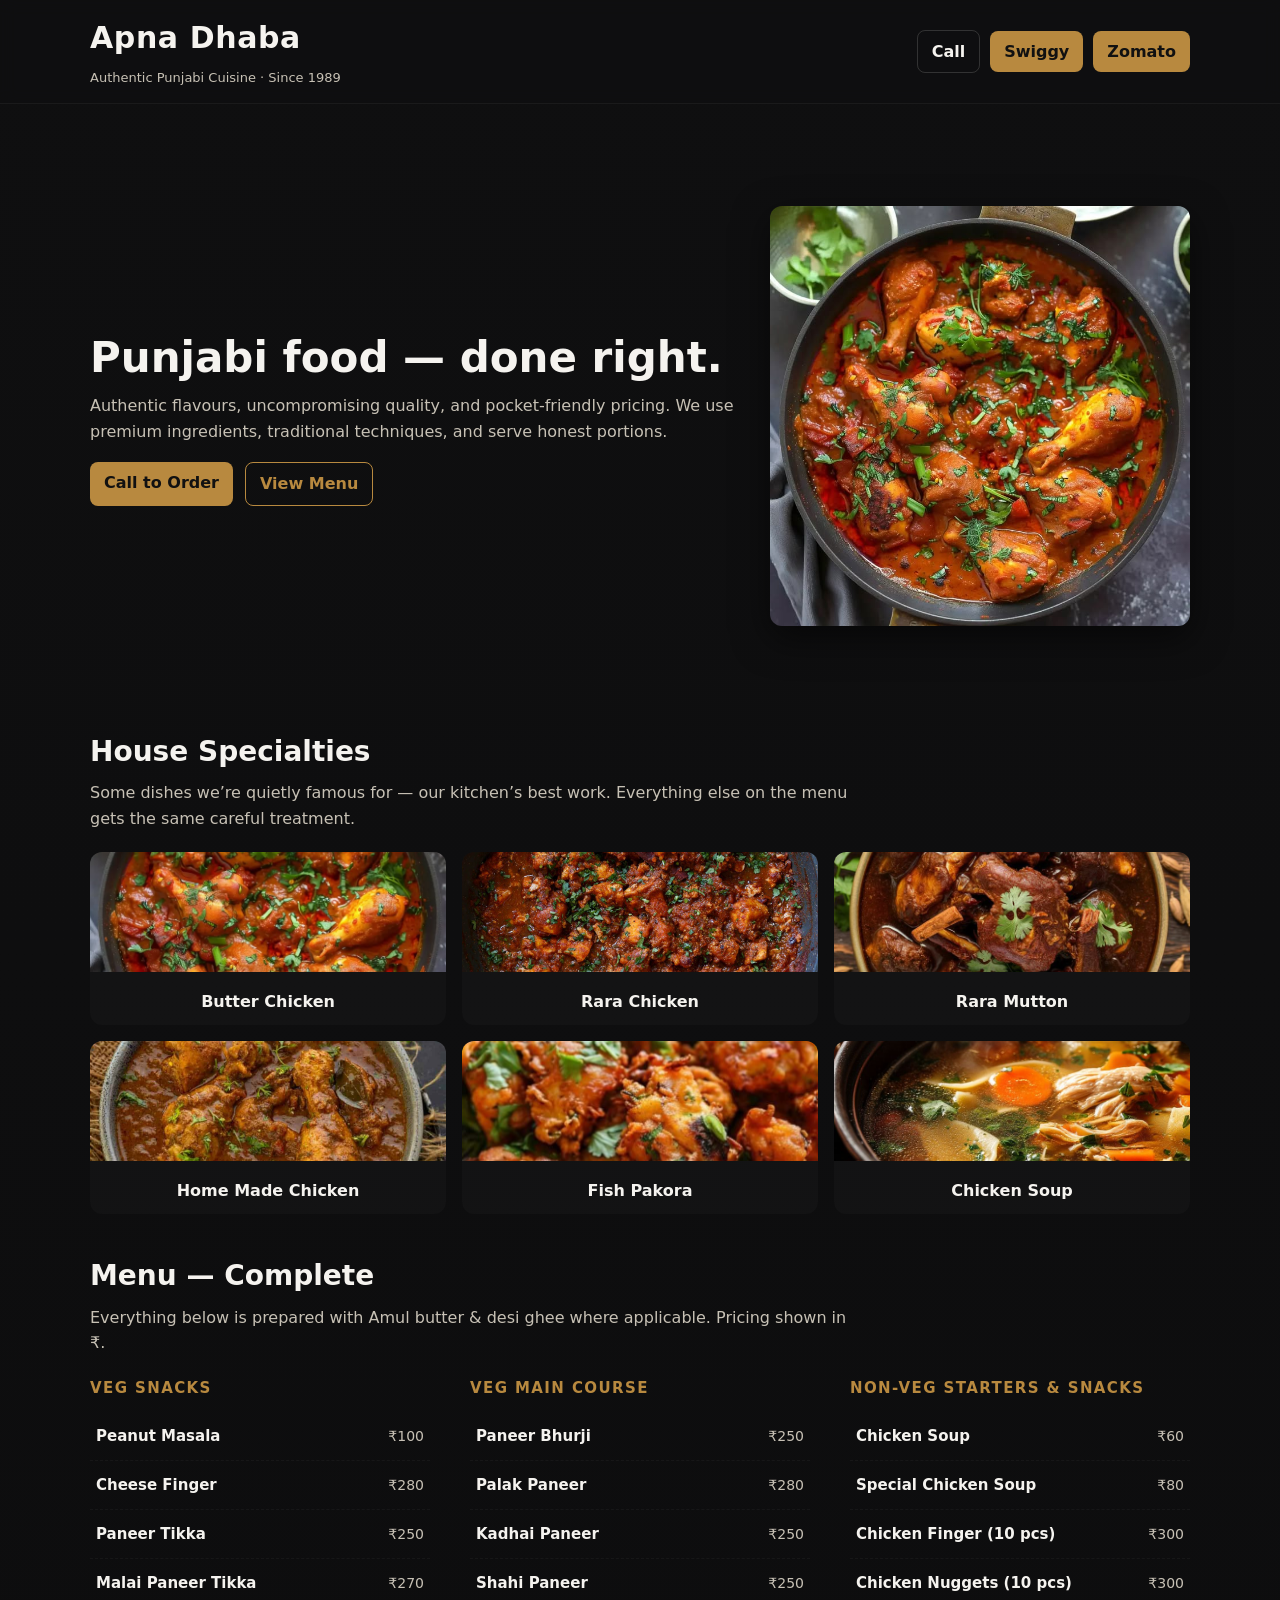
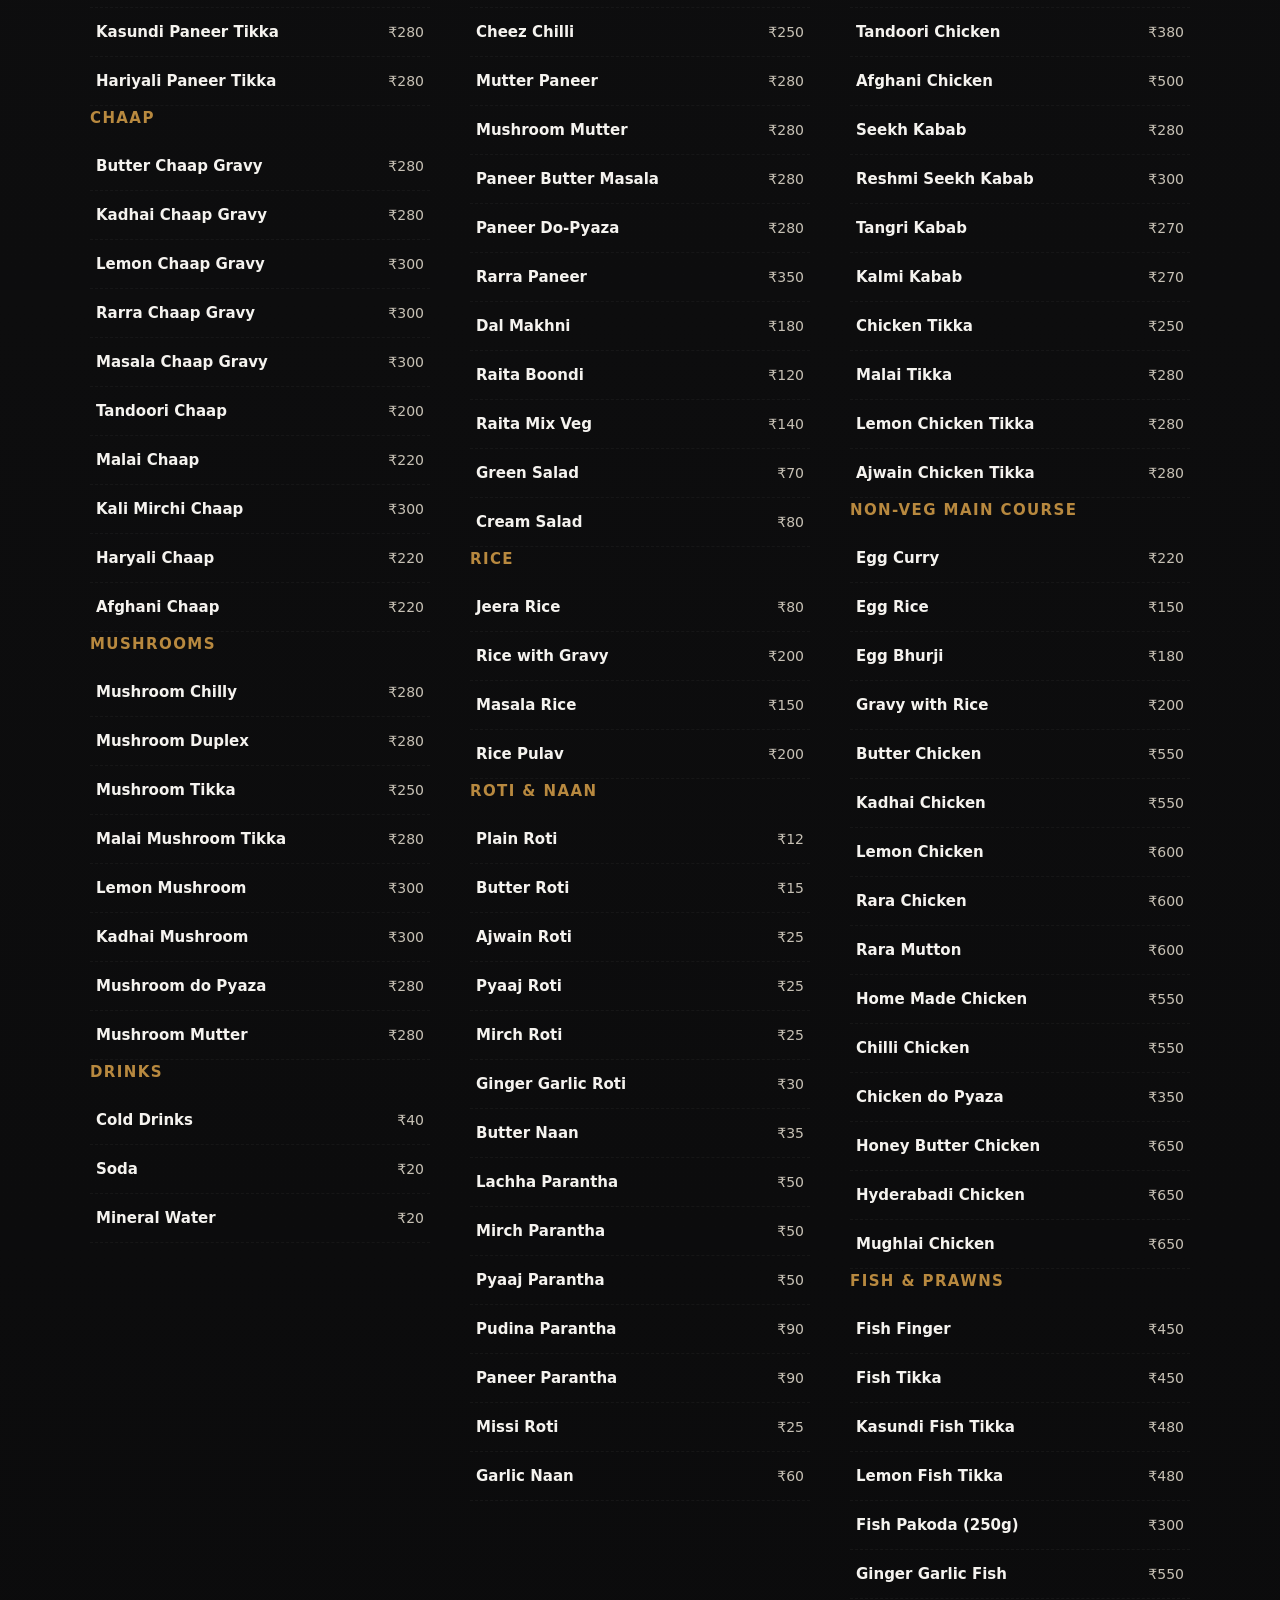
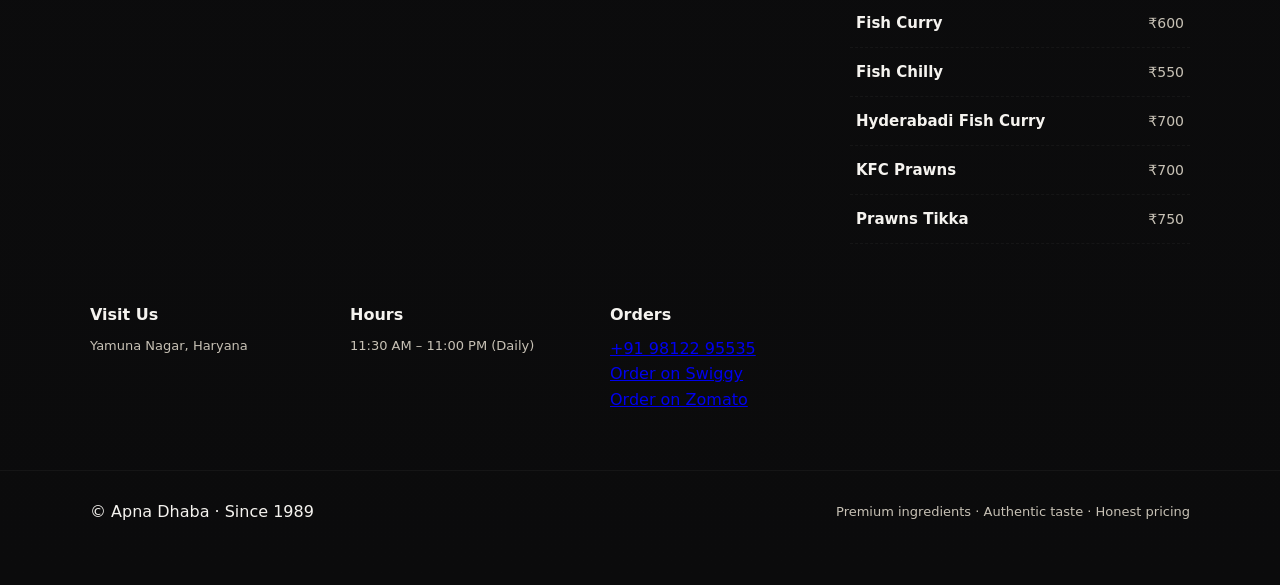
==== commit a2f6d21a: "Update index.html" ====
--- a/index.html
+++ b/index.html
@@ -3,79 +3,96 @@
 <head>
   <meta charset="utf-8" />
   <meta name="viewport" content="width=device-width, initial-scale=1" />
-
   <title>Apna Dhaba | Authentic Punjabi Cuisine Since 1989</title>
-
+  <meta name="description" content="Apna Dhaba — Authentic Punjabi food in Yamuna Nagar. Premium ingredients, pocket-friendly prices. Order by phone, Swiggy or Zomato." />
+
+  <!-- main styles + script are in your repo -->
   <link rel="stylesheet" href="style.css" />
-
-  <!-- TYPOGRAPHY + MENU REFINEMENT -->
   <style>
-    body {
-      letter-spacing: 0.25px;
-    }
-
-    h1, h2, h3 {
-      letter-spacing: 1px;
-    }
-
+    /* Local page-specific refinements to improve hierarchy & spacing */
+    :root {
+      --accent: #b8893f;
+      --muted: #c7c1b5;
+      --card-bg: rgba(255,255,255,0.02);
+    }
+
+    /* Adjust title weight & spacing */
     .brand h1 {
-      font-size: 28px;
-      font-weight: 700;
-    }
-
+      font-size: 30px;
+      margin: 0;
+      font-weight: 800;
+      letter-spacing: 0.6px;
+    }
+    .brand .tag {
+      font-size: 13px;
+      color: var(--muted);
+      margin-top: 6px;
+    }
+
+    /* Hero tweaks */
     .hero h2 {
-      font-size: 40px;
-      line-height: 1.15;
-    }
-
-    .section-title {
-      font-size: 28px;
-      margin-top: 70px;
-      margin-bottom: 6px;
-    }
-
-    .section-sub {
-      margin-bottom: 32px;
-      max-width: 640px;
-    }
-
-    /* MENU FIXES */
+      font-size: 42px;
+      margin: 0 0 12px 0;
+      line-height: 1.12;
+    }
+    .lead { max-width: 680px; color: var(--muted); }
+
+    /* Cards (house specialties) */
+    .cards { gap: 14px; margin-top: 8px; }
+    .card { border-radius: 12px; overflow: hidden; background: var(--card-bg); }
+    .card img { height: 120px; object-fit: cover; width: 100%; }
+    .card-body { padding: 10px; text-align:center; font-weight:700; color:var(--text); }
+
+    /* Menu headings + list */
+    .menu {
+      padding-bottom: 36px;
+    }
+    .section-title { font-size: 28px; margin-bottom: 6px; }
+    .section-sub { color: var(--muted); margin-bottom: 20px; max-width: 760px; }
+
+    .menu-columns {
+      display:flex;
+      gap:2.5rem;
+      align-items:flex-start;
+      margin-top:14px;
+      flex-wrap:wrap;
+    }
+
+    .menu-col { flex:1; min-width:260px; }
+
     .menu h4 {
-      font-size: 15px;
-      letter-spacing: 1.4px;
-      text-transform: uppercase;
-      margin-top: 34px;
-      margin-bottom: 14px;
-      color: var(--accent);
-    }
-
+      font-size:15px;
+      text-transform:uppercase;
+      color:var(--accent);
+      margin-bottom:12px;
+      letter-spacing:1.4px;
+    }
+
+    .menu-list { list-style:none; margin:0; padding:0; }
     .menu-list li {
-      padding: 12px 2px;
-      font-size: 15px;
-    }
-
-    .menu-list li span:first-child {
-      font-weight: 500;
-    }
-
-    .menu-list .price {
-      font-size: 14px;
-      opacity: 0.75;
-    }
-
-    /* SIGNATURE CARDS (NO LINKS) */
-    .card {
-      cursor: default;
-    }
-
-    .card-body {
-      font-size: 15px;
-      font-weight: 600;
-      letter-spacing: 0.6px;
+      display:flex;
+      justify-content:space-between;
+      padding:12px 6px;
+      border-bottom: 1px dashed rgba(255,255,255,0.04);
+      font-size:15px;
+      align-items:center;
+    }
+    .menu-list li span:first-child { font-weight:600; }
+    .menu-list .price { color:var(--muted); font-weight:500; font-size:14px; }
+
+    /* Footer tweaks */
+    .site-footer { padding:28px 0 60px; border-top: 1px solid rgba(255,255,255,0.04); }
+    .muted { color: var(--muted); }
+
+    /* Responsive */
+    @media (max-width:900px){
+      .hero-inner { grid-template-columns: 1fr; gap:24px; }
+      .hero-image img { height:220px; object-fit:cover; border-radius:10px; }
+      .cards { grid-template-columns: repeat(2,1fr); display:grid; gap:12px; }
+      .menu-columns { flex-direction:column; gap:20px; }
     }
   </style>
 </head>
-
 <body>
 
   <!-- HEADER -->
@@ -83,114 +100,268 @@
     <div class="container header-inner">
       <div class="brand">
         <h1>Apna Dhaba</h1>
-        <p class="tag">Authentic Punjabi Cuisine · Since 1989</p>
-      </div>
-
-      <div class="top-actions">
+        <div class="tag">Authentic Punjabi Cuisine · Since 1989</div>
+      </div>
+
+      <div class="top-actions" style="display:flex;gap:10px;align-items:center">
         <a class="btn subtle" href="tel:+919812295535">Call</a>
-        <a class="btn" href="https://www.swiggy.com/city/yamuna-nagar/apna-dhaba-and-restaurant-workshop-road-vishnu-nagar-rest421848" target="_blank">Swiggy</a>
-        <a class="btn" href="https://www.zomato.com/yamuna-nagar/apna-dhaba-restaurant-yamuna-nagar-locality/order" target="_blank">Zomato</a>
+        <a class="btn" href="https://www.swiggy.com/city/yamuna-nagar/apna-dhaba-and-restaurant-workshop-road-vishnu-nagar-rest421848" target="_blank" rel="noopener">Swiggy</a>
+        <a class="btn" href="https://www.zomato.com/yamuna-nagar/apna-dhaba-restaurant-yamuna-nagar-locality/order" target="_blank" rel="noopener">Zomato</a>
       </div>
     </div>
   </header>
 
-  <!-- HERO -->
-  <section class="hero">
-    <div class="container hero-inner fade-up">
-      <div>
-        <h2>Punjabi food,<br>done right.</h2>
-        <p class="lead">
-          Authentic flavours, uncompromising quality, and pocket-friendly pricing.
-          Premium ingredients. Honest cooking. No shortcuts.
-        </p>
-
-        <div style="margin-top:22px; display:flex; gap:14px;">
-          <a class="btn" href="tel:+919812295535">Call to Order</a>
-          <a class="btn outline" href="#menu">View Menu</a>
-        </div>
-      </div>
-
-      <div class="hero-image">
-        <img src="images/butterchicken2.jpg" alt="Butter Chicken" />
-      </div>
-    </div>
-  </section>
-
-  <!-- SIGNATURE HIGHLIGHTS -->
-  <section class="container" id="signatures">
-    <h3 class="section-title">House Specialties</h3>
-    <p class="section-sub">
-      These dishes quietly represent our kitchen at its finest.
-      Every dish is treated with the same respect.
-    </p>
-
-    <div class="cards fade-up">
-      <div class="card"><img src="images/butterchicken2.jpg"><div class="card-body">Butter Chicken</div></div>
-      <div class="card"><img src="images/rarachicken.jpg"><div class="card-body">Rara Chicken</div></div>
-      <div class="card"><img src="images/raramutton.jpg"><div class="card-body">Rara Mutton</div></div>
-      <div class="card"><img src="images/hmadechicken.jpg"><div class="card-body">Home Made Chicken</div></div>
-      <div class="card"><img src="images/fishpkoraa.jpg"><div class="card-body">Fish Pakora</div></div>
-      <div class="card"><img src="images/chickensoup.jpg"><div class="card-body">Chicken Soup</div></div>
-    </div>
-  </section>
-
-  <!-- MENU -->
-  <section class="menu container" id="menu">
-    <h3 class="section-title">Menu</h3>
-    <p class="section-sub">Clear pricing. Honest portions. Prepared in Amul Butter & Desi Ghee.</p>
-
-    <div class="menu-columns fade-up">
-
-      <div class="menu-col">
-        <h4>Veg Snacks</h4>
-        <ul class="menu-list">
-          <li><span>Peanut Masala</span><span class="price">₹100</span></li>
-          <li><span>Cheese Finger</span><span class="price">₹280</span></li>
-          <li><span>Paneer Tikka</span><span class="price">₹250</span></li>
-          <li><span>Malai Paneer Tikka</span><span class="price">₹270</span></li>
-          <li><span>Kasundi Paneer Tikka</span><span class="price">₹280</span></li>
-          <li><span>Hariyali Paneer Tikka</span><span class="price">₹280</span></li>
-        </ul>
-
-        <h4>Chaap</h4>
-        <ul class="menu-list">
-          <li><span>Butter Chaap Gravy</span><span class="price">₹280</span></li>
-          <li><span>Kadhai Chaap Gravy</span><span class="price">₹280</span></li>
-          <li><span>Lemon Chaap Gravy</span><span class="price">₹300</span></li>
-          <li><span>Rarra Chaap Gravy</span><span class="price">₹300</span></li>
-        </ul>
-      </div>
-
-      <div class="menu-col">
-        <h4>Veg Main Course</h4>
-        <ul class="menu-list">
-          <li><span>Paneer Bhurji</span><span class="price">₹250</span></li>
-          <li><span>Palak Paneer</span><span class="price">₹280</span></li>
-          <li><span>Kadhai Paneer</span><span class="price">₹250</span></li>
-          <li><span>Paneer Butter Masala</span><span class="price">₹280</span></li>
-          <li><span>Dal Makhni</span><span class="price">₹180</span></li>
-        </ul>
-      </div>
-
-      <div class="menu-col">
-        <h4>Non-Veg</h4>
-        <ul class="menu-list">
-          <li><span>Chicken Soup</span><span class="price">₹60</span></li>
-          <li><span>Butter Chicken</span><span class="price">₹550</span></li>
-          <li><span>Rara Chicken</span><span class="price">₹600</span></li>
-          <li><span>Rara Mutton</span><span class="price">₹600</span></li>
-          <li><span>Home Made Chicken</span><span class="price">₹550</span></li>
-        </ul>
-      </div>
-
-    </div>
-  </section>
-
-  <!-- FOOTER -->
+  <main>
+    <!-- HERO -->
+    <section class="hero">
+      <div class="container hero-inner fade-up" style="display:grid;grid-template-columns:1fr 420px;gap:28px;align-items:center;padding-top:86px;padding-bottom:36px">
+        <div>
+          <h2>Punjabi food — done right.</h2>
+          <p class="lead">
+            Authentic flavours, uncompromising quality, and pocket-friendly pricing.
+            We use premium ingredients, traditional techniques, and serve honest portions.
+          </p>
+          <div style="margin-top:18px;display:flex;gap:12px;flex-wrap:wrap">
+            <a class="btn" href="tel:+919812295535">Call to Order</a>
+            <a class="btn outline" href="#menu">View Menu</a>
+          </div>
+        </div>
+
+        <div class="hero-image">
+          <img src="images/butterchicken2.jpg" alt="Butter Chicken" style="width:100%;border-radius:12px;box-shadow:0 12px 36px rgba(0,0,0,0.55)">
+        </div>
+      </div>
+    </section>
+
+    <!-- HOUSE SPECIALS (static cards) -->
+    <section class="container" id="signatures">
+      <h3 class="section-title">House Specialties</h3>
+      <p class="section-sub">Some dishes we’re quietly famous for — our kitchen’s best work. Everything else on the menu gets the same careful treatment.</p>
+
+      <div class="cards" style="display:grid;grid-template-columns:repeat(3,1fr);gap:16px;margin-top:12px">
+        <div class="card fade-up">
+          <img src="images/butterchicken2.jpg" alt="Butter Chicken">
+          <div class="card-body">Butter Chicken</div>
+        </div>
+
+        <div class="card fade-up">
+          <img src="images/rarachicken.jpg" alt="Rara Chicken">
+          <div class="card-body">Rara Chicken</div>
+        </div>
+
+        <div class="card fade-up">
+          <img src="images/raramutton.jpg" alt="Rara Mutton">
+          <div class="card-body">Rara Mutton</div>
+        </div>
+
+        <div class="card fade-up">
+          <img src="images/hmadechicken.jpg" alt="Home Made Chicken">
+          <div class="card-body">Home Made Chicken</div>
+        </div>
+
+        <div class="card fade-up">
+          <img src="images/fishpkoraa.jpg" alt="Fish Pakora">
+          <div class="card-body">Fish Pakora</div>
+        </div>
+
+        <div class="card fade-up">
+          <img src="images/chickensoup.jpg" alt="Chicken Soup">
+          <div class="card-body">Chicken Soup</div>
+        </div>
+      </div>
+    </section>
+
+    <!-- FULL MENU -->
+    <section class="menu container" id="menu">
+      <h3 class="section-title">Menu — Complete</h3>
+      <p class="section-sub">Everything below is prepared with Amul butter & desi ghee where applicable. Pricing shown in ₹.</p>
+
+      <div class="menu-columns">
+
+        <!-- COLUMN 1 -->
+        <div class="menu-col">
+          <h4>Veg Snacks</h4>
+          <ul class="menu-list">
+            <li><span>Peanut Masala</span><span class="price">₹100</span></li>
+            <li><span>Cheese Finger</span><span class="price">₹280</span></li>
+            <li><span>Paneer Tikka</span><span class="price">₹250</span></li>
+            <li><span>Malai Paneer Tikka</span><span class="price">₹270</span></li>
+            <li><span>Kasundi Paneer Tikka</span><span class="price">₹280</span></li>
+            <li><span>Hariyali Paneer Tikka</span><span class="price">₹280</span></li>
+          </ul>
+
+          <h4>Chaap</h4>
+          <ul class="menu-list">
+            <li><span>Butter Chaap Gravy</span><span class="price">₹280</span></li>
+            <li><span>Kadhai Chaap Gravy</span><span class="price">₹280</span></li>
+            <li><span>Lemon Chaap Gravy</span><span class="price">₹300</span></li>
+            <li><span>Rarra Chaap Gravy</span><span class="price">₹300</span></li>
+            <li><span>Masala Chaap Gravy</span><span class="price">₹300</span></li>
+            <li><span>Tandoori Chaap</span><span class="price">₹200</span></li>
+            <li><span>Malai Chaap</span><span class="price">₹220</span></li>
+            <li><span>Kali Mirchi Chaap</span><span class="price">₹300</span></li>
+            <li><span>Haryali Chaap</span><span class="price">₹220</span></li>
+            <li><span>Afghani Chaap</span><span class="price">₹220</span></li>
+          </ul>
+
+          <h4>Mushrooms</h4>
+          <ul class="menu-list">
+            <li><span>Mushroom Chilly</span><span class="price">₹280</span></li>
+            <li><span>Mushroom Duplex</span><span class="price">₹280</span></li>
+            <li><span>Mushroom Tikka</span><span class="price">₹250</span></li>
+            <li><span>Malai Mushroom Tikka</span><span class="price">₹280</span></li>
+            <li><span>Lemon Mushroom</span><span class="price">₹300</span></li>
+            <li><span>Kadhai Mushroom</span><span class="price">₹300</span></li>
+            <li><span>Mushroom do Pyaza</span><span class="price">₹280</span></li>
+            <li><span>Mushroom Mutter</span><span class="price">₹280</span></li>
+          </ul>
+
+          <h4>Drinks</h4>
+          <ul class="menu-list">
+            <li><span>Cold Drinks</span><span class="price">₹40</span></li>
+            <li><span>Soda</span><span class="price">₹20</span></li>
+            <li><span>Mineral Water</span><span class="price">₹20</span></li>
+          </ul>
+        </div>
+
+        <!-- COLUMN 2 -->
+        <div class="menu-col">
+          <h4>Veg Main Course</h4>
+          <ul class="menu-list">
+            <li><span>Paneer Bhurji</span><span class="price">₹250</span></li>
+            <li><span>Palak Paneer</span><span class="price">₹280</span></li>
+            <li><span>Kadhai Paneer</span><span class="price">₹250</span></li>
+            <li><span>Shahi Paneer</span><span class="price">₹250</span></li>
+            <li><span>Cheez Chilli</span><span class="price">₹250</span></li>
+            <li><span>Mutter Paneer</span><span class="price">₹280</span></li>
+            <li><span>Mushroom Mutter</span><span class="price">₹280</span></li>
+            <li><span>Paneer Butter Masala</span><span class="price">₹280</span></li>
+            <li><span>Paneer Do-Pyaza</span><span class="price">₹280</span></li>
+            <li><span>Rarra Paneer</span><span class="price">₹350</span></li>
+            <li><span>Dal Makhni</span><span class="price">₹180</span></li>
+            <li><span>Raita Boondi</span><span class="price">₹120</span></li>
+            <li><span>Raita Mix Veg</span><span class="price">₹140</span></li>
+            <li><span>Green Salad</span><span class="price">₹70</span></li>
+            <li><span>Cream Salad</span><span class="price">₹80</span></li>
+          </ul>
+
+          <h4>Rice</h4>
+          <ul class="menu-list">
+            <li><span>Jeera Rice</span><span class="price">₹80</span></li>
+            <li><span>Rice with Gravy</span><span class="price">₹200</span></li>
+            <li><span>Masala Rice</span><span class="price">₹150</span></li>
+            <li><span>Rice Pulav</span><span class="price">₹200</span></li>
+          </ul>
+
+          <h4>Roti & Naan</h4>
+          <ul class="menu-list">
+            <li><span>Plain Roti</span><span class="price">₹12</span></li>
+            <li><span>Butter Roti</span><span class="price">₹15</span></li>
+            <li><span>Ajwain Roti</span><span class="price">₹25</span></li>
+            <li><span>Pyaaj Roti</span><span class="price">₹25</span></li>
+            <li><span>Mirch Roti</span><span class="price">₹25</span></li>
+            <li><span>Ginger Garlic Roti</span><span class="price">₹30</span></li>
+            <li><span>Butter Naan</span><span class="price">₹35</span></li>
+            <li><span>Lachha Parantha</span><span class="price">₹50</span></li>
+            <li><span>Mirch Parantha</span><span class="price">₹50</span></li>
+            <li><span>Pyaaj Parantha</span><span class="price">₹50</span></li>
+            <li><span>Pudina Parantha</span><span class="price">₹90</span></li>
+            <li><span>Paneer Parantha</span><span class="price">₹90</span></li>
+            <li><span>Missi Roti</span><span class="price">₹25</span></li>
+            <li><span>Garlic Naan</span><span class="price">₹60</span></li>
+          </ul>
+        </div>
+
+        <!-- COLUMN 3 -->
+        <div class="menu-col">
+          <h4>Non-Veg Starters & Snacks</h4>
+          <ul class="menu-list">
+            <li><span>Chicken Soup</span><span class="price">₹60</span></li>
+            <li><span>Special Chicken Soup</span><span class="price">₹80</span></li>
+            <li><span>Chicken Finger (10 pcs)</span><span class="price">₹300</span></li>
+            <li><span>Chicken Nuggets (10 pcs)</span><span class="price">₹300</span></li>
+            <li><span>Tandoori Chicken</span><span class="price">₹380</span></li>
+            <li><span>Afghani Chicken</span><span class="price">₹500</span></li>
+            <li><span>Seekh Kabab</span><span class="price">₹280</span></li>
+            <li><span>Reshmi Seekh Kabab</span><span class="price">₹300</span></li>
+            <li><span>Tangri Kabab</span><span class="price">₹270</span></li>
+            <li><span>Kalmi Kabab</span><span class="price">₹270</span></li>
+            <li><span>Chicken Tikka</span><span class="price">₹250</span></li>
+            <li><span>Malai Tikka</span><span class="price">₹280</span></li>
+            <li><span>Lemon Chicken Tikka</span><span class="price">₹280</span></li>
+            <li><span>Ajwain Chicken Tikka</span><span class="price">₹280</span></li>
+          </ul>
+
+          <h4>Non-Veg Main Course</h4>
+          <ul class="menu-list">
+            <li><span>Egg Curry</span><span class="price">₹220</span></li>
+            <li><span>Egg Rice</span><span class="price">₹150</span></li>
+            <li><span>Egg Bhurji</span><span class="price">₹180</span></li>
+            <li><span>Gravy with Rice</span><span class="price">₹200</span></li>
+            <li><span>Butter Chicken</span><span class="price">₹550</span></li>
+            <li><span>Kadhai Chicken</span><span class="price">₹550</span></li>
+            <li><span>Lemon Chicken</span><span class="price">₹600</span></li>
+            <li><span>Rara Chicken</span><span class="price">₹600</span></li>
+            <li><span>Rara Mutton</span><span class="price">₹600</span></li>
+            <li><span>Home Made Chicken</span><span class="price">₹550</span></li>
+            <li><span>Chilli Chicken</span><span class="price">₹550</span></li>
+            <li><span>Chicken do Pyaza</span><span class="price">₹350</span></li>
+            <li><span>Honey Butter Chicken</span><span class="price">₹650</span></li>
+            <li><span>Hyderabadi Chicken</span><span class="price">₹650</span></li>
+            <li><span>Mughlai Chicken</span><span class="price">₹650</span></li>
+          </ul>
+
+          <h4>Fish & Prawns</h4>
+          <ul class="menu-list">
+            <li><span>Fish Finger</span><span class="price">₹450</span></li>
+            <li><span>Fish Tikka</span><span class="price">₹450</span></li>
+            <li><span>Kasundi Fish Tikka</span><span class="price">₹480</span></li>
+            <li><span>Lemon Fish Tikka</span><span class="price">₹480</span></li>
+            <li><span>Fish Pakoda (250g)</span><span class="price">₹300</span></li>
+            <li><span>Ginger Garlic Fish</span><span class="price">₹550</span></li>
+            <li><span>Fish Curry</span><span class="price">₹600</span></li>
+            <li><span>Fish Chilly</span><span class="price">₹550</span></li>
+            <li><span>Hyderabadi Fish Curry</span><span class="price">₹700</span></li>
+            <li><span>KFC Prawns</span><span class="price">₹700</span></li>
+            <li><span>Prawns Tikka</span><span class="price">₹750</span></li>
+          </ul>
+        </div>
+
+      </div>
+    </section>
+
+    <!-- Contact / Info -->
+    <section class="container fade-up" style="margin-top:22px;padding-bottom:18px">
+      <div style="display:flex;gap:40px;flex-wrap:wrap;align-items:flex-start">
+        <div style="min-width:220px">
+          <h4 style="margin-bottom:8px">Visit Us</h4>
+          <div class="muted">Yamuna Nagar, Haryana</div>
+        </div>
+
+        <div style="min-width:220px">
+          <h4 style="margin-bottom:8px">Hours</h4>
+          <div class="muted">11:30 AM – 11:00 PM (Daily)</div>
+        </div>
+
+        <div style="min-width:220px">
+          <h4 style="margin-bottom:8px">Orders</h4>
+          <div>
+            <a href="tel:+919812295535">+91 98122 95535</a><br>
+            <a href="https://www.swiggy.com/city/yamuna-nagar/apna-dhaba-and-restaurant-workshop-road-vishnu-nagar-rest421848" target="_blank" rel="noopener">Order on Swiggy</a><br>
+            <a href="https://www.zomato.com/yamuna-nagar/apna-dhaba-restaurant-yamuna-nagar-locality/order" target="_blank" rel="noopener">Order on Zomato</a>
+          </div>
+        </div>
+      </div>
+    </section>
+
+  </main>
+
   <footer class="site-footer fade-up">
     <div class="container">
-      <p>© Apna Dhaba · Since 1989</p>
-      <p class="muted">Premium ingredients · Authentic taste · Honest pricing</p>
+      <div style="display:flex;justify-content:space-between;align-items:center;gap:12px;flex-wrap:wrap">
+        <div>© Apna Dhaba · Since 1989</div>
+        <div class="muted">Premium ingredients · Authentic taste · Honest pricing</div>
+      </div>
     </div>
   </footer>
 
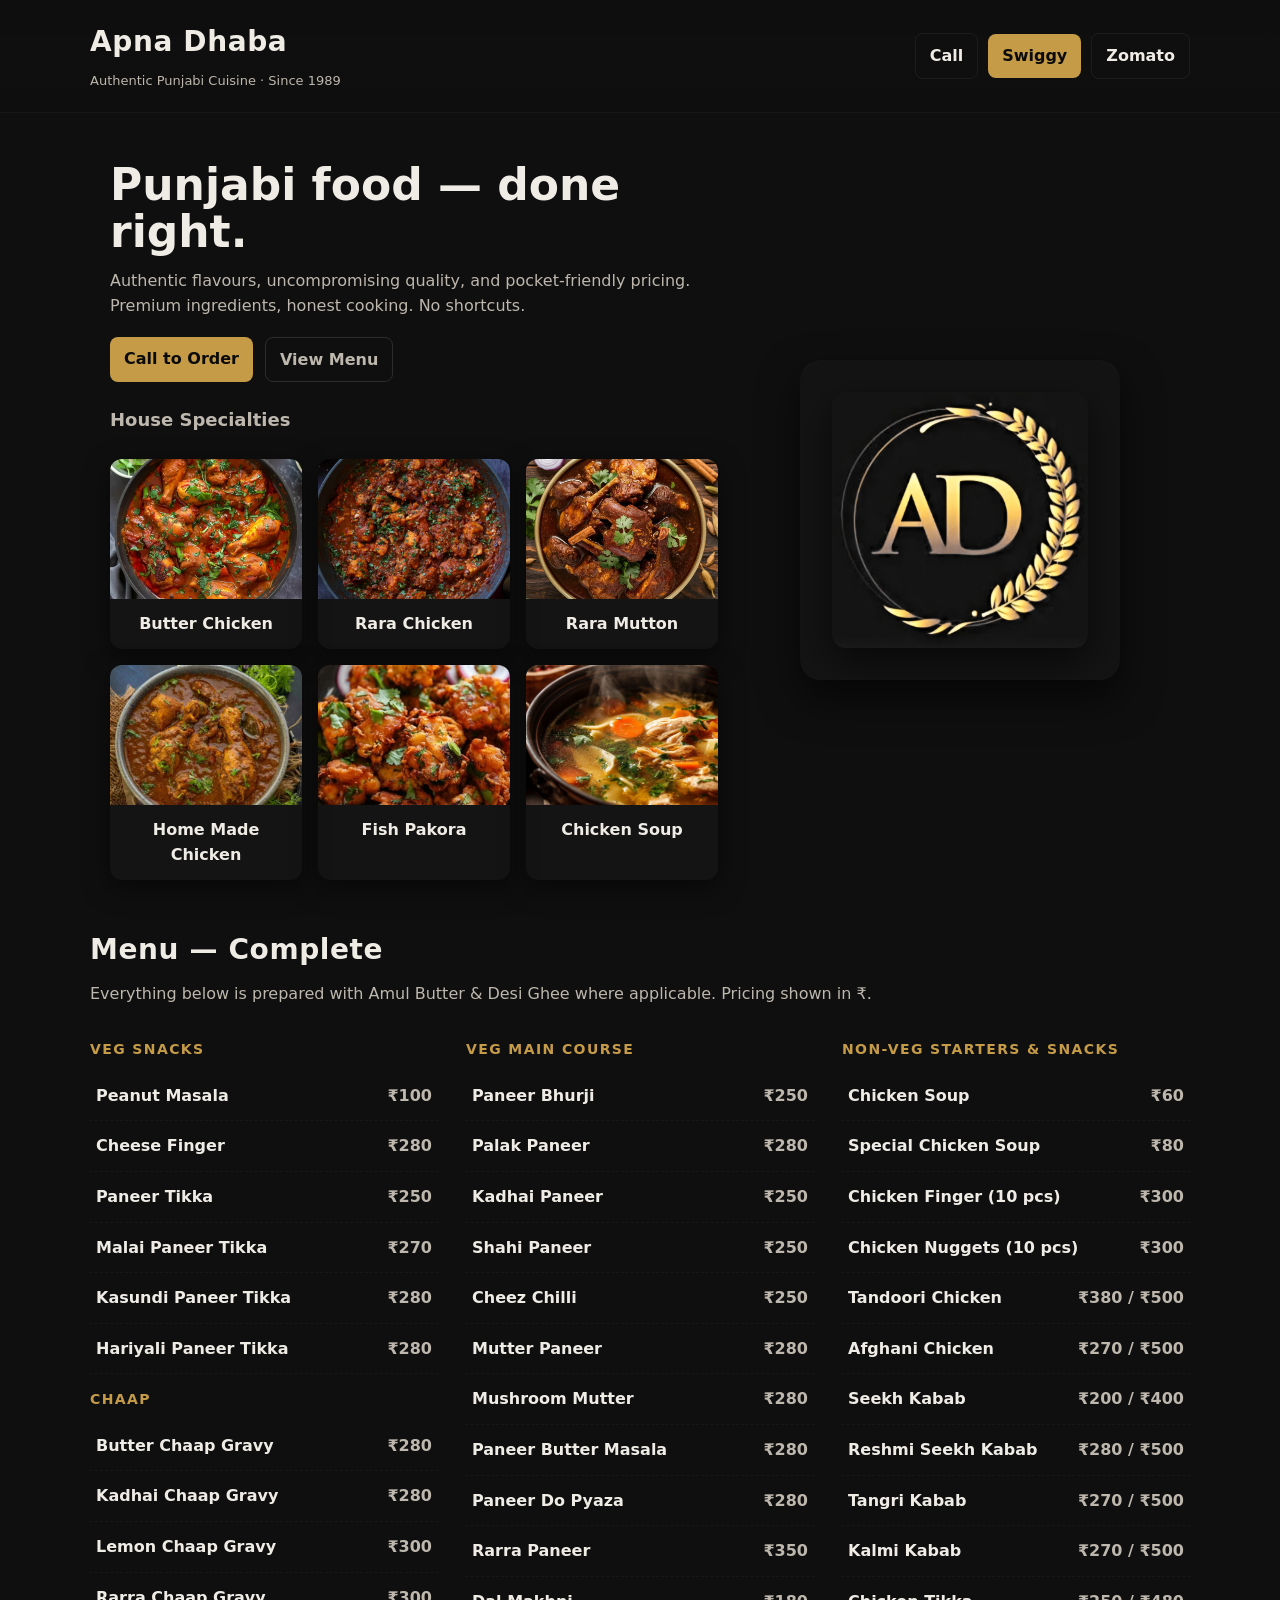
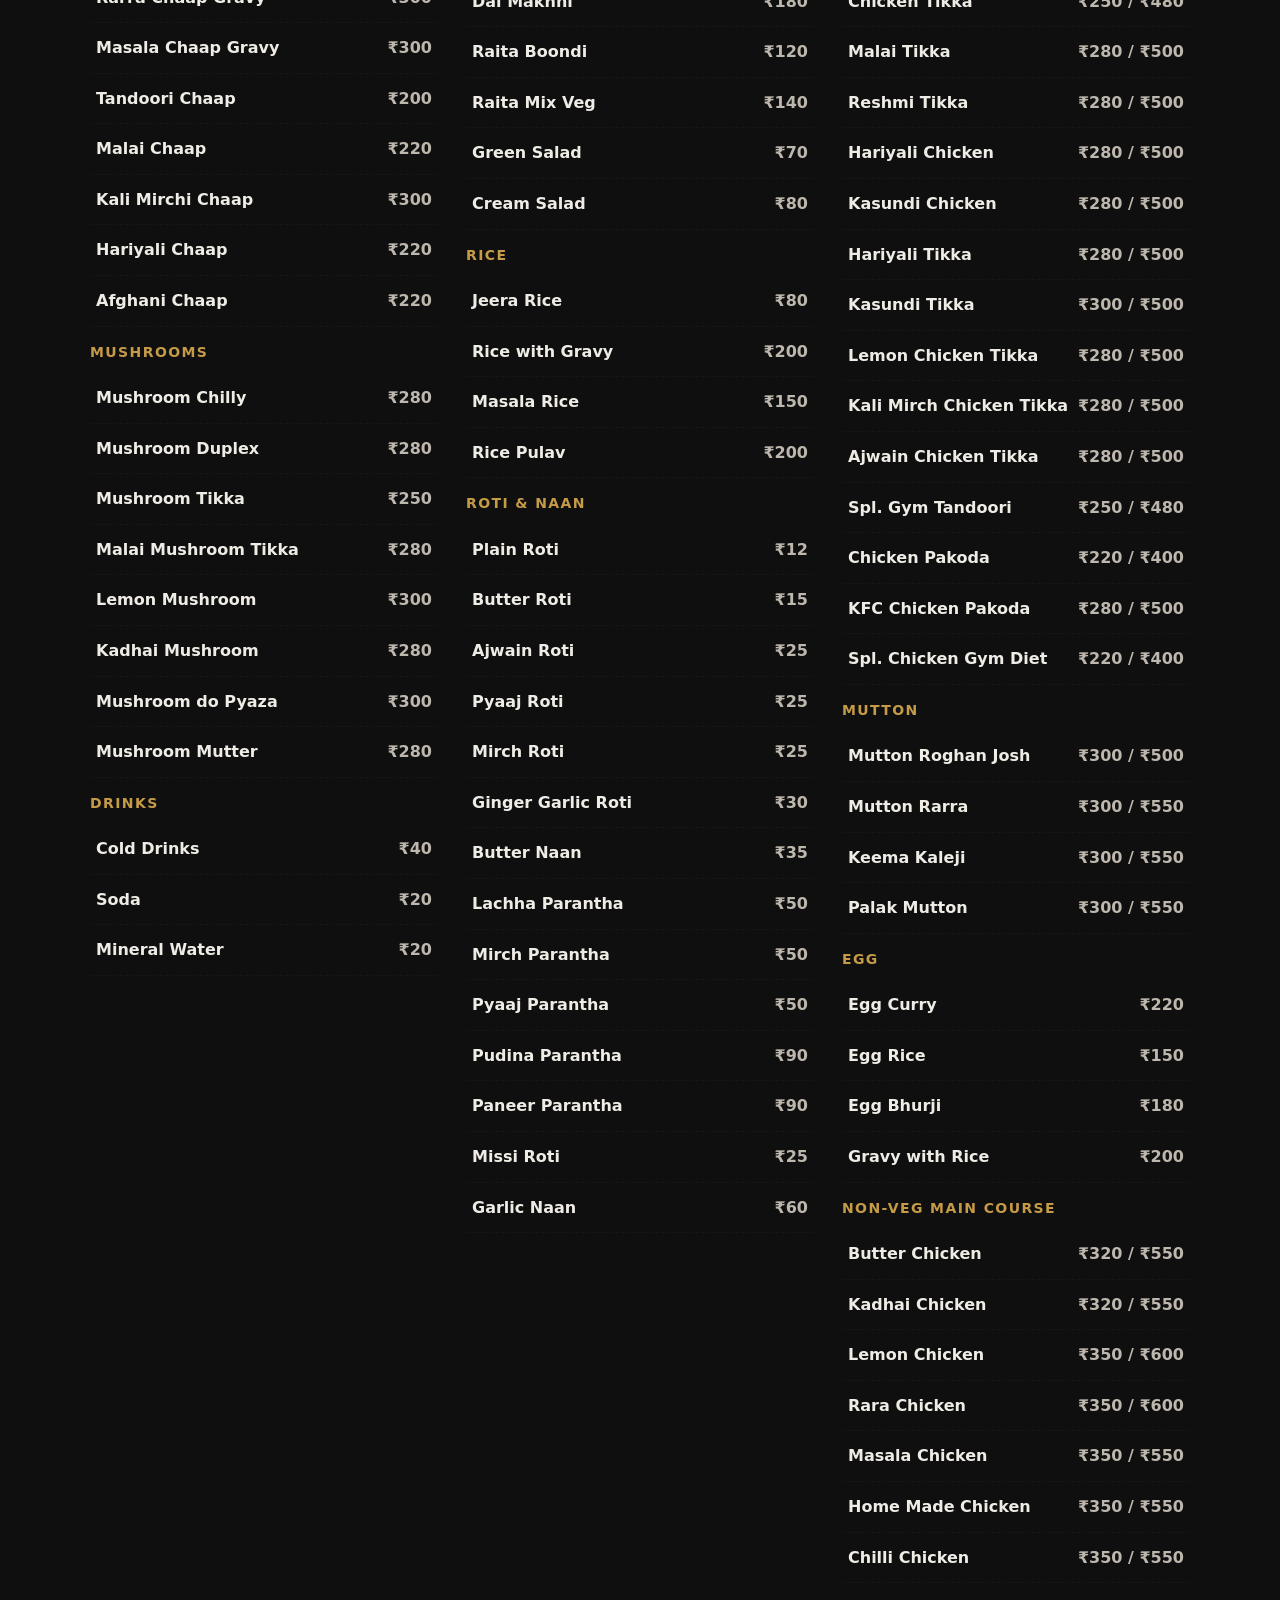
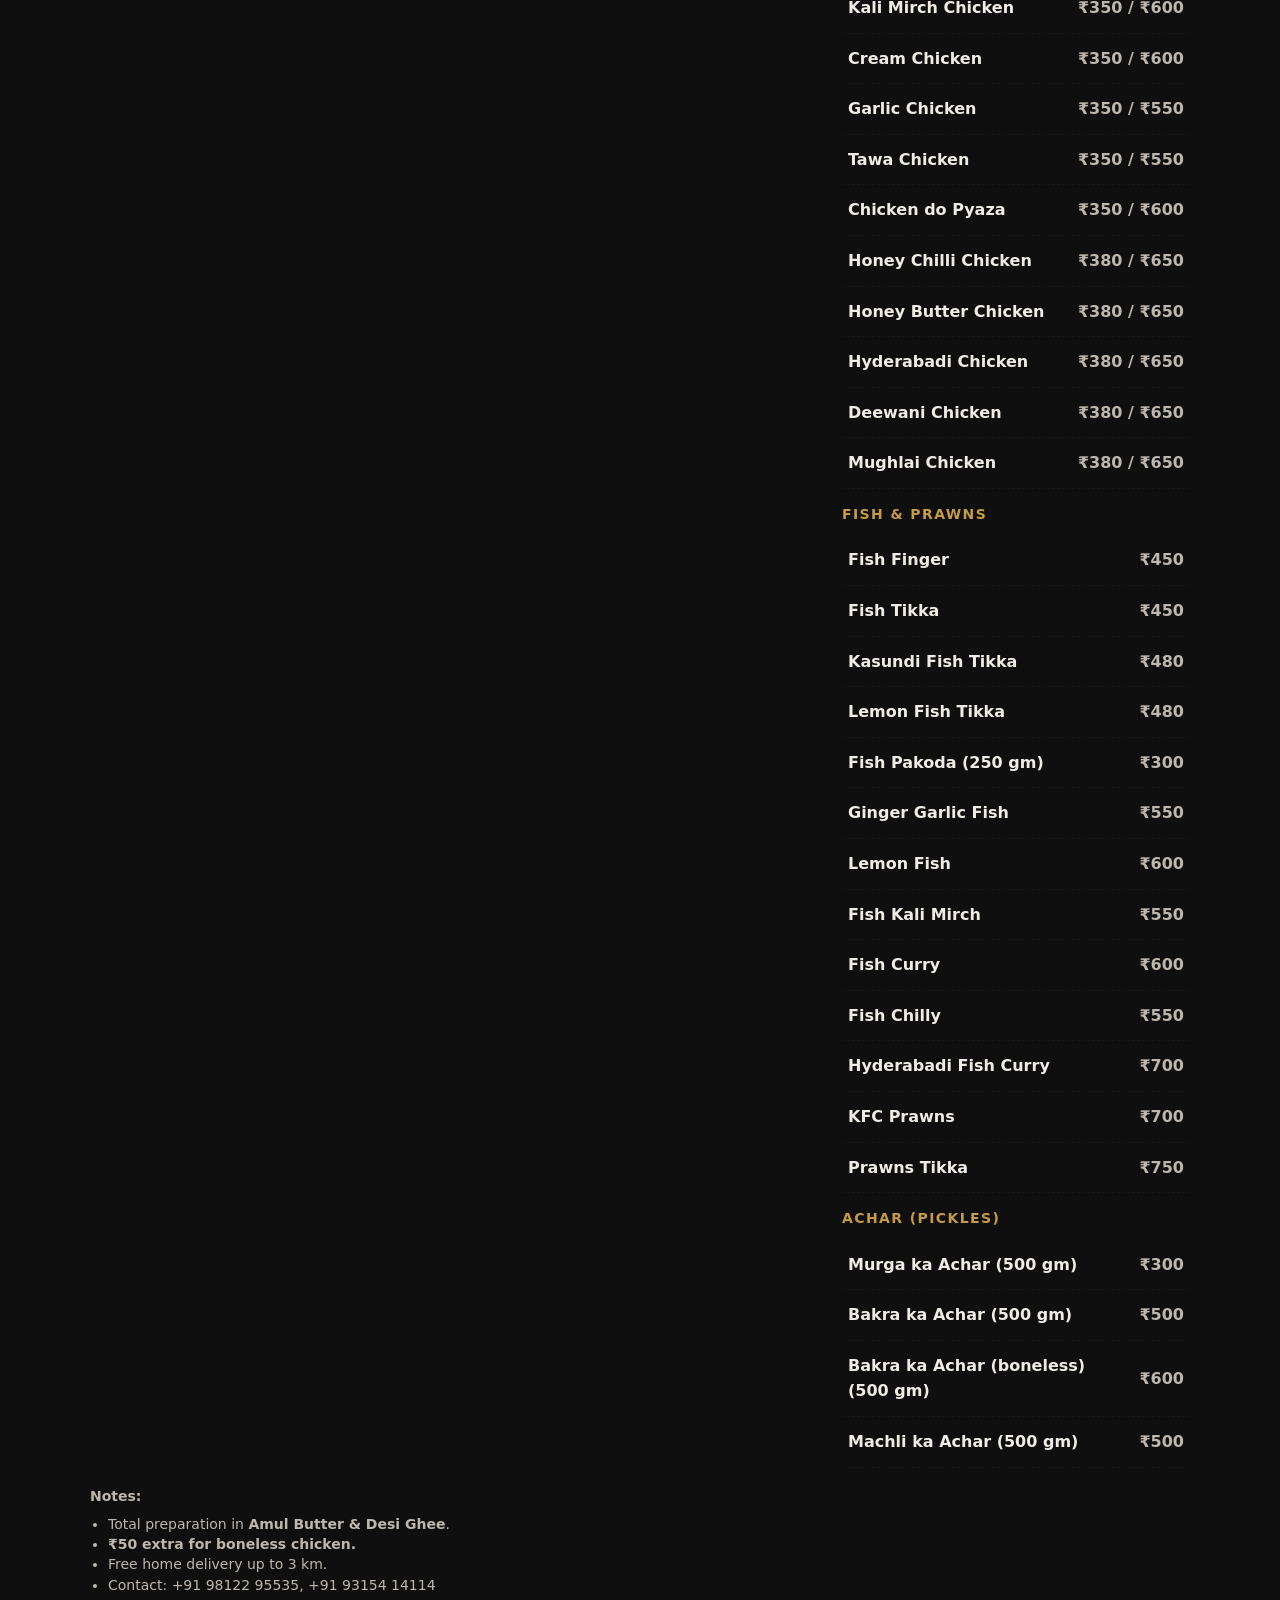
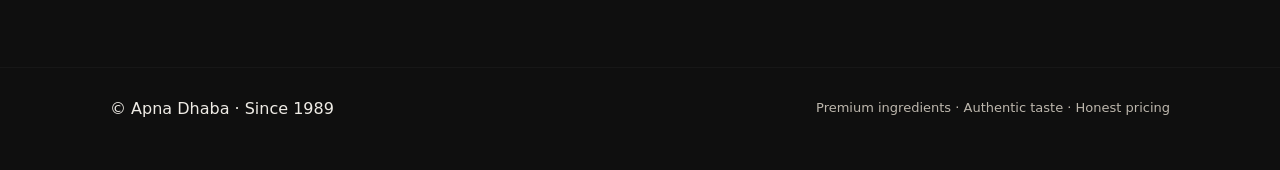
==== commit 1b1fd5af: "Update index.html" ====
--- a/index.html
+++ b/index.html
@@ -2,100 +2,97 @@
 <html lang="en">
 <head>
   <meta charset="utf-8" />
-  <meta name="viewport" content="width=device-width, initial-scale=1" />
+  <meta name="viewport" content="width=device-width,initial-scale=1" />
   <title>Apna Dhaba | Authentic Punjabi Cuisine Since 1989</title>
-  <meta name="description" content="Apna Dhaba — Authentic Punjabi food in Yamuna Nagar. Premium ingredients, pocket-friendly prices. Order by phone, Swiggy or Zomato." />
-
-  <!-- main styles + script are in your repo -->
-  <link rel="stylesheet" href="style.css" />
+  <meta name="description" content="Apna Dhaba — Authentic Punjabi cuisine in Yamuna Nagar. Premium ingredients, pocket-friendly prices. Order by phone, Swiggy or Zomato." />
+
+  <!-- Main stylesheet (keep in repo) -->
+  <link rel="stylesheet" href="style.css">
+
+  <!-- Page-specific tweaks to guarantee spacing & hierarchy -->
   <style>
-    /* Local page-specific refinements to improve hierarchy & spacing */
-    :root {
-      --accent: #b8893f;
-      --muted: #c7c1b5;
+    :root{
+      --bg:#0f0f0f;
+      --panel:#0b0b0b;
+      --text:#efece6;
+      --muted:#bdb7ad;
+      --accent:#c59b48; /* warm gold */
       --card-bg: rgba(255,255,255,0.02);
+      --max-width:1200px;
     }
-
-    /* Adjust title weight & spacing */
-    .brand h1 {
-      font-size: 30px;
-      margin: 0;
-      font-weight: 800;
-      letter-spacing: 0.6px;
+    html,body{height:100%;margin:0;background:var(--bg);color:var(--text);font-family:Inter,system-ui,Segoe UI,Roboto,"Helvetica Neue",Arial,sans-serif;}
+    a{color:inherit;text-decoration:none}
+    .container{max-width:var(--max-width);margin:0 auto;padding:0 20px;}
+
+    /* header */
+    .site-header{border-bottom:1px solid rgba(255,255,255,0.03);position:sticky;top:0;background:linear-gradient(180deg, rgba(15,15,15,0.96), rgba(15,15,15,0.88));backdrop-filter:saturate(120%) blur(6px);z-index:40}
+    .header-inner{display:flex;align-items:center;justify-content:space-between;padding:20px 0}
+    .brand h1{font-size:28px;margin:0;font-weight:800;letter-spacing:0.6px}
+    .brand .tag{font-size:13px;color:var(--muted);margin-top:6px}
+
+    /* action buttons */
+    .top-actions{display:flex;gap:10px;align-items:center}
+    .btn{display:inline-block;padding:9px 14px;border-radius:8px;font-weight:700;background:transparent;border:1px solid rgba(255,255,255,0.06);color:var(--text)}
+    .btn:hover{transform:translateY(-2px)}
+    .btn.subtle{background:transparent;border:1px solid rgba(255,255,255,0.06)}
+    .btn.outline{background:transparent;border:1px solid rgba(255,255,255,0.12);color:var(--muted)}
+    .btn.gold{background:var(--accent);color:#0b0b0b;border:none}
+
+    /* hero */
+    .hero{padding:48px 0 10px}
+    .hero-inner{display:grid;grid-template-columns:1fr 420px;gap:32px;align-items:center}
+    .hero h2{font-size:44px;line-height:1.08;margin:0 0 12px 0;font-weight:800}
+    .lead{color:var(--muted);max-width:760px;font-size:16px;margin:0}
+    .hero-image{display:flex;justify-content:center;align-items:center}
+    .logo-wrap{width:320px;height:320px;border-radius:20px;background:var(--card-bg);display:flex;align-items:center;justify-content:center;box-shadow: 0 18px 40px rgba(0,0,0,0.6);overflow:hidden}
+    .logo-wrap img{max-width:80%;max-height:80%;object-fit:contain;display:block}
+
+    /* specialties */
+    .cards{display:grid;grid-template-columns:repeat(3,1fr);gap:16px;margin-top:24px}
+    .card{background:var(--card-bg);border-radius:12px;overflow:hidden;box-shadow:0 8px 26px rgba(0,0,0,0.5)}
+    .card img{width:100%;height:140px;object-fit:cover;display:block}
+    .card-body{padding:12px;text-align:center;font-weight:700;color:var(--text)}
+
+    /* menu */
+    .menu{padding:32px 0 60px}
+    .section-title{font-size:28px;margin:6px 0 8px 0;font-weight:800;letter-spacing:0.6px}
+    .section-sub{color:var(--muted);margin:0 0 18px 0;max-width:820px}
+    .menu-columns{display:grid;grid-template-columns:repeat(3,1fr);gap:28px;margin-top:8px}
+
+    .menu-col{background:transparent}
+    .menu h4{font-size:14px;text-transform:uppercase;color:var(--accent);letter-spacing:1.4px;margin:14px 0 10px 0;font-weight:800}
+    .menu-list{list-style:none;padding:0;margin:0}
+    .menu-list li{display:flex;justify-content:space-between;align-items:center;padding:12px 6px;border-bottom:1px dashed rgba(255,255,255,0.03);font-size:16px}
+    .menu-list li span.name{font-weight:600}
+    .menu-list li span.price{color:var(--muted);font-weight:600;min-width:78px;text-align:right}
+
+    /* notes */
+    .notes{margin-top:18px;color:var(--muted);font-size:14px;line-height:1.45}
+
+    /* footer */
+    .site-footer{border-top:1px solid rgba(255,255,255,0.03);padding:28px 0 48px;margin-top:12px}
+    .site-footer .muted{color:var(--muted)}
+
+    /* responsiveness */
+    @media (max-width:1100px){
+      .hero-inner{grid-template-columns:1fr 320px}
+      .logo-wrap{width:260px;height:260px}
+      .cards{grid-template-columns:repeat(2,1fr)}
+      .menu-columns{grid-template-columns:repeat(2,1fr)}
     }
-    .brand .tag {
-      font-size: 13px;
-      color: var(--muted);
-      margin-top: 6px;
-    }
-
-    /* Hero tweaks */
-    .hero h2 {
-      font-size: 42px;
-      margin: 0 0 12px 0;
-      line-height: 1.12;
-    }
-    .lead { max-width: 680px; color: var(--muted); }
-
-    /* Cards (house specialties) */
-    .cards { gap: 14px; margin-top: 8px; }
-    .card { border-radius: 12px; overflow: hidden; background: var(--card-bg); }
-    .card img { height: 120px; object-fit: cover; width: 100%; }
-    .card-body { padding: 10px; text-align:center; font-weight:700; color:var(--text); }
-
-    /* Menu headings + list */
-    .menu {
-      padding-bottom: 36px;
-    }
-    .section-title { font-size: 28px; margin-bottom: 6px; }
-    .section-sub { color: var(--muted); margin-bottom: 20px; max-width: 760px; }
-
-    .menu-columns {
-      display:flex;
-      gap:2.5rem;
-      align-items:flex-start;
-      margin-top:14px;
-      flex-wrap:wrap;
-    }
-
-    .menu-col { flex:1; min-width:260px; }
-
-    .menu h4 {
-      font-size:15px;
-      text-transform:uppercase;
-      color:var(--accent);
-      margin-bottom:12px;
-      letter-spacing:1.4px;
-    }
-
-    .menu-list { list-style:none; margin:0; padding:0; }
-    .menu-list li {
-      display:flex;
-      justify-content:space-between;
-      padding:12px 6px;
-      border-bottom: 1px dashed rgba(255,255,255,0.04);
-      font-size:15px;
-      align-items:center;
-    }
-    .menu-list li span:first-child { font-weight:600; }
-    .menu-list .price { color:var(--muted); font-weight:500; font-size:14px; }
-
-    /* Footer tweaks */
-    .site-footer { padding:28px 0 60px; border-top: 1px solid rgba(255,255,255,0.04); }
-    .muted { color: var(--muted); }
-
-    /* Responsive */
-    @media (max-width:900px){
-      .hero-inner { grid-template-columns: 1fr; gap:24px; }
-      .hero-image img { height:220px; object-fit:cover; border-radius:10px; }
-      .cards { grid-template-columns: repeat(2,1fr); display:grid; gap:12px; }
-      .menu-columns { flex-direction:column; gap:20px; }
+    @media (max-width:720px){
+      .header-inner{padding:12px 0}
+      .brand h1{font-size:22px}
+      .hero-inner{grid-template-columns:1fr;row-gap:20px;padding:26px 0}
+      .logo-wrap{width:200px;height:200px;margin:0 auto}
+      .cards{grid-template-columns:repeat(2,1fr)}
+      .menu-columns{grid-template-columns:1fr}
+      .menu-list li{font-size:15px}
+      .hero h2{font-size:30px}
     }
   </style>
 </head>
 <body>
-
-  <!-- HEADER -->
   <header class="site-header">
     <div class="container header-inner">
       <div class="brand">
@@ -103,70 +100,46 @@
         <div class="tag">Authentic Punjabi Cuisine · Since 1989</div>
       </div>
 
-      <div class="top-actions" style="display:flex;gap:10px;align-items:center">
+      <nav class="top-actions" aria-label="Site actions">
         <a class="btn subtle" href="tel:+919812295535">Call</a>
-        <a class="btn" href="https://www.swiggy.com/city/yamuna-nagar/apna-dhaba-and-restaurant-workshop-road-vishnu-nagar-rest421848" target="_blank" rel="noopener">Swiggy</a>
+        <a class="btn gold" href="https://www.swiggy.com/city/yamuna-nagar/apna-dhaba-and-restaurant-workshop-road-vishnu-nagar-rest421848" target="_blank" rel="noopener">Swiggy</a>
         <a class="btn" href="https://www.zomato.com/yamuna-nagar/apna-dhaba-restaurant-yamuna-nagar-locality/order" target="_blank" rel="noopener">Zomato</a>
-      </div>
+      </nav>
     </div>
   </header>
 
   <main>
     <!-- HERO -->
     <section class="hero">
-      <div class="container hero-inner fade-up" style="display:grid;grid-template-columns:1fr 420px;gap:28px;align-items:center;padding-top:86px;padding-bottom:36px">
+      <div class="container hero-inner">
         <div>
           <h2>Punjabi food — done right.</h2>
-          <p class="lead">
-            Authentic flavours, uncompromising quality, and pocket-friendly pricing.
-            We use premium ingredients, traditional techniques, and serve honest portions.
-          </p>
+          <p class="lead">Authentic flavours, uncompromising quality, and pocket-friendly pricing. Premium ingredients, honest cooking. No shortcuts.</p>
+
           <div style="margin-top:18px;display:flex;gap:12px;flex-wrap:wrap">
-            <a class="btn" href="tel:+919812295535">Call to Order</a>
+            <a class="btn gold" href="tel:+919812295535">Call to Order</a>
             <a class="btn outline" href="#menu">View Menu</a>
           </div>
-        </div>
-
-        <div class="hero-image">
-          <img src="images/butterchicken2.jpg" alt="Butter Chicken" style="width:100%;border-radius:12px;box-shadow:0 12px 36px rgba(0,0,0,0.55)">
-        </div>
-      </div>
-    </section>
-
-    <!-- HOUSE SPECIALS (static cards) -->
-    <section class="container" id="signatures">
-      <h3 class="section-title">House Specialties</h3>
-      <p class="section-sub">Some dishes we’re quietly famous for — our kitchen’s best work. Everything else on the menu gets the same careful treatment.</p>
-
-      <div class="cards" style="display:grid;grid-template-columns:repeat(3,1fr);gap:16px;margin-top:12px">
-        <div class="card fade-up">
-          <img src="images/butterchicken2.jpg" alt="Butter Chicken">
-          <div class="card-body">Butter Chicken</div>
-        </div>
-
-        <div class="card fade-up">
-          <img src="images/rarachicken.jpg" alt="Rara Chicken">
-          <div class="card-body">Rara Chicken</div>
-        </div>
-
-        <div class="card fade-up">
-          <img src="images/raramutton.jpg" alt="Rara Mutton">
-          <div class="card-body">Rara Mutton</div>
-        </div>
-
-        <div class="card fade-up">
-          <img src="images/hmadechicken.jpg" alt="Home Made Chicken">
-          <div class="card-body">Home Made Chicken</div>
-        </div>
-
-        <div class="card fade-up">
-          <img src="images/fishpkoraa.jpg" alt="Fish Pakora">
-          <div class="card-body">Fish Pakora</div>
-        </div>
-
-        <div class="card fade-up">
-          <img src="images/chickensoup.jpg" alt="Chicken Soup">
-          <div class="card-body">Chicken Soup</div>
+
+          <!-- house specialties preview -->
+          <div style="margin-top:24px;">
+            <h3 style="margin:0 0 10px 0;font-size:18px;color:var(--muted)">House Specialties</h3>
+            <div class="cards" aria-hidden="false">
+              <div class="card"><img src="images/butterchicken2.jpg" alt="Butter Chicken"><div class="card-body">Butter Chicken</div></div>
+              <div class="card"><img src="images/rarachicken.jpg" alt="Rara Chicken"><div class="card-body">Rara Chicken</div></div>
+              <div class="card"><img src="images/raramutton.jpg" alt="Rara Mutton"><div class="card-body">Rara Mutton</div></div>
+              <div class="card"><img src="images/hmadechicken.jpg" alt="Home Made Chicken"><div class="card-body">Home Made Chicken</div></div>
+              <div class="card"><img src="images/fishpkoraa.jpg" alt="Fish Pakora"><div class="card-body">Fish Pakora</div></div>
+              <div class="card"><img src="images/chickensoup.jpg" alt="Chicken Soup"><div class="card-body">Chicken Soup</div></div>
+            </div>
+          </div>
+        </div>
+
+        <!-- Logo area (top-right hero) -->
+        <div class="hero-image" aria-hidden="true">
+          <div class="logo-wrap" title="Apna Dhaba">
+            <img src="images/logo.jpeg" alt="Apna Dhaba logo (AD)">
+          </div>
         </div>
       </div>
     </section>
@@ -174,197 +147,219 @@
     <!-- FULL MENU -->
     <section class="menu container" id="menu">
       <h3 class="section-title">Menu — Complete</h3>
-      <p class="section-sub">Everything below is prepared with Amul butter & desi ghee where applicable. Pricing shown in ₹.</p>
+      <p class="section-sub">Everything below is prepared with Amul Butter & Desi Ghee where applicable. Pricing shown in ₹.</p>
 
       <div class="menu-columns">
 
-        <!-- COLUMN 1 -->
+        <!-- Column 1 (Veg snack / chaap / mushrooms / drinks) -->
         <div class="menu-col">
           <h4>Veg Snacks</h4>
           <ul class="menu-list">
-            <li><span>Peanut Masala</span><span class="price">₹100</span></li>
-            <li><span>Cheese Finger</span><span class="price">₹280</span></li>
-            <li><span>Paneer Tikka</span><span class="price">₹250</span></li>
-            <li><span>Malai Paneer Tikka</span><span class="price">₹270</span></li>
-            <li><span>Kasundi Paneer Tikka</span><span class="price">₹280</span></li>
-            <li><span>Hariyali Paneer Tikka</span><span class="price">₹280</span></li>
+            <li><span class="name">Peanut Masala</span><span class="price">₹100</span></li>
+            <li><span class="name">Cheese Finger</span><span class="price">₹280</span></li>
+            <li><span class="name">Paneer Tikka</span><span class="price">₹250</span></li>
+            <li><span class="name">Malai Paneer Tikka</span><span class="price">₹270</span></li>
+            <li><span class="name">Kasundi Paneer Tikka</span><span class="price">₹280</span></li>
+            <li><span class="name">Hariyali Paneer Tikka</span><span class="price">₹280</span></li>
           </ul>
 
           <h4>Chaap</h4>
           <ul class="menu-list">
-            <li><span>Butter Chaap Gravy</span><span class="price">₹280</span></li>
-            <li><span>Kadhai Chaap Gravy</span><span class="price">₹280</span></li>
-            <li><span>Lemon Chaap Gravy</span><span class="price">₹300</span></li>
-            <li><span>Rarra Chaap Gravy</span><span class="price">₹300</span></li>
-            <li><span>Masala Chaap Gravy</span><span class="price">₹300</span></li>
-            <li><span>Tandoori Chaap</span><span class="price">₹200</span></li>
-            <li><span>Malai Chaap</span><span class="price">₹220</span></li>
-            <li><span>Kali Mirchi Chaap</span><span class="price">₹300</span></li>
-            <li><span>Haryali Chaap</span><span class="price">₹220</span></li>
-            <li><span>Afghani Chaap</span><span class="price">₹220</span></li>
+            <li><span class="name">Butter Chaap Gravy</span><span class="price">₹280</span></li>
+            <li><span class="name">Kadhai Chaap Gravy</span><span class="price">₹280</span></li>
+            <li><span class="name">Lemon Chaap Gravy</span><span class="price">₹300</span></li>
+            <li><span class="name">Rarra Chaap Gravy</span><span class="price">₹300</span></li>
+            <li><span class="name">Masala Chaap Gravy</span><span class="price">₹300</span></li>
+            <li><span class="name">Tandoori Chaap</span><span class="price">₹200</span></li>
+            <li><span class="name">Malai Chaap</span><span class="price">₹220</span></li>
+            <li><span class="name">Kali Mirchi Chaap</span><span class="price">₹300</span></li>
+            <li><span class="name">Hariyali Chaap</span><span class="price">₹220</span></li>
+            <li><span class="name">Afghani Chaap</span><span class="price">₹220</span></li>
           </ul>
 
           <h4>Mushrooms</h4>
           <ul class="menu-list">
-            <li><span>Mushroom Chilly</span><span class="price">₹280</span></li>
-            <li><span>Mushroom Duplex</span><span class="price">₹280</span></li>
-            <li><span>Mushroom Tikka</span><span class="price">₹250</span></li>
-            <li><span>Malai Mushroom Tikka</span><span class="price">₹280</span></li>
-            <li><span>Lemon Mushroom</span><span class="price">₹300</span></li>
-            <li><span>Kadhai Mushroom</span><span class="price">₹300</span></li>
-            <li><span>Mushroom do Pyaza</span><span class="price">₹280</span></li>
-            <li><span>Mushroom Mutter</span><span class="price">₹280</span></li>
+            <li><span class="name">Mushroom Chilly</span><span class="price">₹280</span></li>
+            <li><span class="name">Mushroom Duplex</span><span class="price">₹280</span></li>
+            <li><span class="name">Mushroom Tikka</span><span class="price">₹250</span></li>
+            <li><span class="name">Malai Mushroom Tikka</span><span class="price">₹280</span></li>
+            <li><span class="name">Lemon Mushroom</span><span class="price">₹300</span></li>
+            <li><span class="name">Kadhai Mushroom</span><span class="price">₹280</span></li>
+            <li><span class="name">Mushroom do Pyaza</span><span class="price">₹300</span></li>
+            <li><span class="name">Mushroom Mutter</span><span class="price">₹280</span></li>
           </ul>
 
           <h4>Drinks</h4>
           <ul class="menu-list">
-            <li><span>Cold Drinks</span><span class="price">₹40</span></li>
-            <li><span>Soda</span><span class="price">₹20</span></li>
-            <li><span>Mineral Water</span><span class="price">₹20</span></li>
-          </ul>
-        </div>
-
-        <!-- COLUMN 2 -->
+            <li><span class="name">Cold Drinks</span><span class="price">₹40</span></li>
+            <li><span class="name">Soda</span><span class="price">₹20</span></li>
+            <li><span class="name">Mineral Water</span><span class="price">₹20</span></li>
+          </ul>
+        </div>
+
+        <!-- Column 2 (Veg mains / Rice / Roti) -->
         <div class="menu-col">
           <h4>Veg Main Course</h4>
           <ul class="menu-list">
-            <li><span>Paneer Bhurji</span><span class="price">₹250</span></li>
-            <li><span>Palak Paneer</span><span class="price">₹280</span></li>
-            <li><span>Kadhai Paneer</span><span class="price">₹250</span></li>
-            <li><span>Shahi Paneer</span><span class="price">₹250</span></li>
-            <li><span>Cheez Chilli</span><span class="price">₹250</span></li>
-            <li><span>Mutter Paneer</span><span class="price">₹280</span></li>
-            <li><span>Mushroom Mutter</span><span class="price">₹280</span></li>
-            <li><span>Paneer Butter Masala</span><span class="price">₹280</span></li>
-            <li><span>Paneer Do-Pyaza</span><span class="price">₹280</span></li>
-            <li><span>Rarra Paneer</span><span class="price">₹350</span></li>
-            <li><span>Dal Makhni</span><span class="price">₹180</span></li>
-            <li><span>Raita Boondi</span><span class="price">₹120</span></li>
-            <li><span>Raita Mix Veg</span><span class="price">₹140</span></li>
-            <li><span>Green Salad</span><span class="price">₹70</span></li>
-            <li><span>Cream Salad</span><span class="price">₹80</span></li>
+            <li><span class="name">Paneer Bhurji</span><span class="price">₹250</span></li>
+            <li><span class="name">Palak Paneer</span><span class="price">₹280</span></li>
+            <li><span class="name">Kadhai Paneer</span><span class="price">₹250</span></li>
+            <li><span class="name">Shahi Paneer</span><span class="price">₹250</span></li>
+            <li><span class="name">Cheez Chilli</span><span class="price">₹250</span></li>
+            <li><span class="name">Mutter Paneer</span><span class="price">₹280</span></li>
+            <li><span class="name">Mushroom Mutter</span><span class="price">₹280</span></li>
+            <li><span class="name">Paneer Butter Masala</span><span class="price">₹280</span></li>
+            <li><span class="name">Paneer Do Pyaza</span><span class="price">₹280</span></li>
+            <li><span class="name">Rarra Paneer</span><span class="price">₹350</span></li>
+            <li><span class="name">Dal Makhni</span><span class="price">₹180</span></li>
+            <li><span class="name">Raita Boondi</span><span class="price">₹120</span></li>
+            <li><span class="name">Raita Mix Veg</span><span class="price">₹140</span></li>
+            <li><span class="name">Green Salad</span><span class="price">₹70</span></li>
+            <li><span class="name">Cream Salad</span><span class="price">₹80</span></li>
           </ul>
 
           <h4>Rice</h4>
           <ul class="menu-list">
-            <li><span>Jeera Rice</span><span class="price">₹80</span></li>
-            <li><span>Rice with Gravy</span><span class="price">₹200</span></li>
-            <li><span>Masala Rice</span><span class="price">₹150</span></li>
-            <li><span>Rice Pulav</span><span class="price">₹200</span></li>
+            <li><span class="name">Jeera Rice</span><span class="price">₹80</span></li>
+            <li><span class="name">Rice with Gravy</span><span class="price">₹200</span></li>
+            <li><span class="name">Masala Rice</span><span class="price">₹150</span></li>
+            <li><span class="name">Rice Pulav</span><span class="price">₹200</span></li>
           </ul>
 
           <h4>Roti & Naan</h4>
           <ul class="menu-list">
-            <li><span>Plain Roti</span><span class="price">₹12</span></li>
-            <li><span>Butter Roti</span><span class="price">₹15</span></li>
-            <li><span>Ajwain Roti</span><span class="price">₹25</span></li>
-            <li><span>Pyaaj Roti</span><span class="price">₹25</span></li>
-            <li><span>Mirch Roti</span><span class="price">₹25</span></li>
-            <li><span>Ginger Garlic Roti</span><span class="price">₹30</span></li>
-            <li><span>Butter Naan</span><span class="price">₹35</span></li>
-            <li><span>Lachha Parantha</span><span class="price">₹50</span></li>
-            <li><span>Mirch Parantha</span><span class="price">₹50</span></li>
-            <li><span>Pyaaj Parantha</span><span class="price">₹50</span></li>
-            <li><span>Pudina Parantha</span><span class="price">₹90</span></li>
-            <li><span>Paneer Parantha</span><span class="price">₹90</span></li>
-            <li><span>Missi Roti</span><span class="price">₹25</span></li>
-            <li><span>Garlic Naan</span><span class="price">₹60</span></li>
-          </ul>
-        </div>
-
-        <!-- COLUMN 3 -->
+            <li><span class="name">Plain Roti</span><span class="price">₹12</span></li>
+            <li><span class="name">Butter Roti</span><span class="price">₹15</span></li>
+            <li><span class="name">Ajwain Roti</span><span class="price">₹25</span></li>
+            <li><span class="name">Pyaaj Roti</span><span class="price">₹25</span></li>
+            <li><span class="name">Mirch Roti</span><span class="price">₹25</span></li>
+            <li><span class="name">Ginger Garlic Roti</span><span class="price">₹30</span></li>
+            <li><span class="name">Butter Naan</span><span class="price">₹35</span></li>
+            <li><span class="name">Lachha Parantha</span><span class="price">₹50</span></li>
+            <li><span class="name">Mirch Parantha</span><span class="price">₹50</span></li>
+            <li><span class="name">Pyaaj Parantha</span><span class="price">₹50</span></li>
+            <li><span class="name">Pudina Parantha</span><span class="price">₹90</span></li>
+            <li><span class="name">Paneer Parantha</span><span class="price">₹90</span></li>
+            <li><span class="name">Missi Roti</span><span class="price">₹25</span></li>
+            <li><span class="name">Garlic Naan</span><span class="price">₹60</span></li>
+          </ul>
+        </div>
+
+        <!-- Column 3 (Non-veg: starters, mains, fish, achar) -->
         <div class="menu-col">
           <h4>Non-Veg Starters & Snacks</h4>
           <ul class="menu-list">
-            <li><span>Chicken Soup</span><span class="price">₹60</span></li>
-            <li><span>Special Chicken Soup</span><span class="price">₹80</span></li>
-            <li><span>Chicken Finger (10 pcs)</span><span class="price">₹300</span></li>
-            <li><span>Chicken Nuggets (10 pcs)</span><span class="price">₹300</span></li>
-            <li><span>Tandoori Chicken</span><span class="price">₹380</span></li>
-            <li><span>Afghani Chicken</span><span class="price">₹500</span></li>
-            <li><span>Seekh Kabab</span><span class="price">₹280</span></li>
-            <li><span>Reshmi Seekh Kabab</span><span class="price">₹300</span></li>
-            <li><span>Tangri Kabab</span><span class="price">₹270</span></li>
-            <li><span>Kalmi Kabab</span><span class="price">₹270</span></li>
-            <li><span>Chicken Tikka</span><span class="price">₹250</span></li>
-            <li><span>Malai Tikka</span><span class="price">₹280</span></li>
-            <li><span>Lemon Chicken Tikka</span><span class="price">₹280</span></li>
-            <li><span>Ajwain Chicken Tikka</span><span class="price">₹280</span></li>
+            <li><span class="name">Chicken Soup</span><span class="price">₹60</span></li>
+            <li><span class="name">Special Chicken Soup</span><span class="price">₹80</span></li>
+            <li><span class="name">Chicken Finger (10 pcs)</span><span class="price">₹300</span></li>
+            <li><span class="name">Chicken Nuggets (10 pcs)</span><span class="price">₹300</span></li>
+            <li><span class="name">Tandoori Chicken</span><span class="price">₹380 / ₹500</span></li>
+            <li><span class="name">Afghani Chicken</span><span class="price">₹270 / ₹500</span></li>
+            <li><span class="name">Seekh Kabab</span><span class="price">₹200 / ₹400</span></li>
+            <li><span class="name">Reshmi Seekh Kabab</span><span class="price">₹280 / ₹500</span></li>
+            <li><span class="name">Tangri Kabab</span><span class="price">₹270 / ₹500</span></li>
+            <li><span class="name">Kalmi Kabab</span><span class="price">₹270 / ₹500</span></li>
+            <li><span class="name">Chicken Tikka</span><span class="price">₹250 / ₹480</span></li>
+            <li><span class="name">Malai Tikka</span><span class="price">₹280 / ₹500</span></li>
+            <li><span class="name">Reshmi Tikka</span><span class="price">₹280 / ₹500</span></li>
+            <li><span class="name">Hariyali Chicken</span><span class="price">₹280 / ₹500</span></li>
+            <li><span class="name">Kasundi Chicken</span><span class="price">₹280 / ₹500</span></li>
+            <li><span class="name">Hariyali Tikka</span><span class="price">₹280 / ₹500</span></li>
+            <li><span class="name">Kasundi Tikka</span><span class="price">₹300 / ₹500</span></li>
+            <li><span class="name">Lemon Chicken Tikka</span><span class="price">₹280 / ₹500</span></li>
+            <li><span class="name">Kali Mirch Chicken Tikka</span><span class="price">₹280 / ₹500</span></li>
+            <li><span class="name">Ajwain Chicken Tikka</span><span class="price">₹280 / ₹500</span></li>
+            <li><span class="name">Spl. Gym Tandoori</span><span class="price">₹250 / ₹480</span></li>
+            <li><span class="name">Chicken Pakoda</span><span class="price">₹220 / ₹400</span></li>
+            <li><span class="name">KFC Chicken Pakoda</span><span class="price">₹280 / ₹500</span></li>
+            <li><span class="name">Spl. Chicken Gym Diet</span><span class="price">₹220 / ₹400</span></li>
+          </ul>
+
+          <h4>Mutton</h4>
+          <ul class="menu-list">
+            <li><span class="name">Mutton Roghan Josh</span><span class="price">₹300 / ₹500</span></li>
+            <li><span class="name">Mutton Rarra</span><span class="price">₹300 / ₹550</span></li>
+            <li><span class="name">Keema Kaleji</span><span class="price">₹300 / ₹550</span></li>
+            <li><span class="name">Palak Mutton</span><span class="price">₹300 / ₹550</span></li>
+          </ul>
+
+          <h4>Egg</h4>
+          <ul class="menu-list">
+            <li><span class="name">Egg Curry</span><span class="price">₹220</span></li>
+            <li><span class="name">Egg Rice</span><span class="price">₹150</span></li>
+            <li><span class="name">Egg Bhurji</span><span class="price">₹180</span></li>
+            <li><span class="name">Gravy with Rice</span><span class="price">₹200</span></li>
           </ul>
 
           <h4>Non-Veg Main Course</h4>
           <ul class="menu-list">
-            <li><span>Egg Curry</span><span class="price">₹220</span></li>
-            <li><span>Egg Rice</span><span class="price">₹150</span></li>
-            <li><span>Egg Bhurji</span><span class="price">₹180</span></li>
-            <li><span>Gravy with Rice</span><span class="price">₹200</span></li>
-            <li><span>Butter Chicken</span><span class="price">₹550</span></li>
-            <li><span>Kadhai Chicken</span><span class="price">₹550</span></li>
-            <li><span>Lemon Chicken</span><span class="price">₹600</span></li>
-            <li><span>Rara Chicken</span><span class="price">₹600</span></li>
-            <li><span>Rara Mutton</span><span class="price">₹600</span></li>
-            <li><span>Home Made Chicken</span><span class="price">₹550</span></li>
-            <li><span>Chilli Chicken</span><span class="price">₹550</span></li>
-            <li><span>Chicken do Pyaza</span><span class="price">₹350</span></li>
-            <li><span>Honey Butter Chicken</span><span class="price">₹650</span></li>
-            <li><span>Hyderabadi Chicken</span><span class="price">₹650</span></li>
-            <li><span>Mughlai Chicken</span><span class="price">₹650</span></li>
+            <li><span class="name">Butter Chicken</span><span class="price">₹320 / ₹550</span></li>
+            <li><span class="name">Kadhai Chicken</span><span class="price">₹320 / ₹550</span></li>
+            <li><span class="name">Lemon Chicken</span><span class="price">₹350 / ₹600</span></li>
+            <li><span class="name">Rara Chicken</span><span class="price">₹350 / ₹600</span></li>
+            <li><span class="name">Masala Chicken</span><span class="price">₹350 / ₹550</span></li>
+            <li><span class="name">Home Made Chicken</span><span class="price">₹350 / ₹550</span></li>
+            <li><span class="name">Chilli Chicken</span><span class="price">₹350 / ₹550</span></li>
+            <li><span class="name">Kali Mirch Chicken</span><span class="price">₹350 / ₹600</span></li>
+            <li><span class="name">Cream Chicken</span><span class="price">₹350 / ₹600</span></li>
+            <li><span class="name">Garlic Chicken</span><span class="price">₹350 / ₹550</span></li>
+            <li><span class="name">Tawa Chicken</span><span class="price">₹350 / ₹550</span></li>
+            <li><span class="name">Chicken do Pyaza</span><span class="price">₹350 / ₹600</span></li>
+            <li><span class="name">Honey Chilli Chicken</span><span class="price">₹380 / ₹650</span></li>
+            <li><span class="name">Honey Butter Chicken</span><span class="price">₹380 / ₹650</span></li>
+            <li><span class="name">Hyderabadi Chicken</span><span class="price">₹380 / ₹650</span></li>
+            <li><span class="name">Deewani Chicken</span><span class="price">₹380 / ₹650</span></li>
+            <li><span class="name">Mughlai Chicken</span><span class="price">₹380 / ₹650</span></li>
           </ul>
 
           <h4>Fish & Prawns</h4>
           <ul class="menu-list">
-            <li><span>Fish Finger</span><span class="price">₹450</span></li>
-            <li><span>Fish Tikka</span><span class="price">₹450</span></li>
-            <li><span>Kasundi Fish Tikka</span><span class="price">₹480</span></li>
-            <li><span>Lemon Fish Tikka</span><span class="price">₹480</span></li>
-            <li><span>Fish Pakoda (250g)</span><span class="price">₹300</span></li>
-            <li><span>Ginger Garlic Fish</span><span class="price">₹550</span></li>
-            <li><span>Fish Curry</span><span class="price">₹600</span></li>
-            <li><span>Fish Chilly</span><span class="price">₹550</span></li>
-            <li><span>Hyderabadi Fish Curry</span><span class="price">₹700</span></li>
-            <li><span>KFC Prawns</span><span class="price">₹700</span></li>
-            <li><span>Prawns Tikka</span><span class="price">₹750</span></li>
-          </ul>
-        </div>
-
+            <li><span class="name">Fish Finger</span><span class="price">₹450</span></li>
+            <li><span class="name">Fish Tikka</span><span class="price">₹450</span></li>
+            <li><span class="name">Kasundi Fish Tikka</span><span class="price">₹480</span></li>
+            <li><span class="name">Lemon Fish Tikka</span><span class="price">₹480</span></li>
+            <li><span class="name">Fish Pakoda (250 gm)</span><span class="price">₹300</span></li>
+            <li><span class="name">Ginger Garlic Fish</span><span class="price">₹550</span></li>
+            <li><span class="name">Lemon Fish</span><span class="price">₹600</span></li>
+            <li><span class="name">Fish Kali Mirch</span><span class="price">₹550</span></li>
+            <li><span class="name">Fish Curry</span><span class="price">₹600</span></li>
+            <li><span class="name">Fish Chilly</span><span class="price">₹550</span></li>
+            <li><span class="name">Hyderabadi Fish Curry</span><span class="price">₹700</span></li>
+            <li><span class="name">KFC Prawns</span><span class="price">₹700</span></li>
+            <li><span class="name">Prawns Tikka</span><span class="price">₹750</span></li>
+          </ul>
+
+          <h4>Achar (Pickles)</h4>
+          <ul class="menu-list">
+            <li><span class="name">Murga ka Achar (500 gm)</span><span class="price">₹300</span></li>
+            <li><span class="name">Bakra ka Achar (500 gm)</span><span class="price">₹500</span></li>
+            <li><span class="name">Bakra ka Achar (boneless) (500 gm)</span><span class="price">₹600</span></li>
+            <li><span class="name">Machli ka Achar (500 gm)</span><span class="price">₹500</span></li>
+          </ul>
+        </div>
+      </div>
+
+      <div class="notes" style="margin-top:18px">
+        <strong>Notes:</strong>
+        <ul style="margin:8px 0 0 18px;color:var(--muted)">
+          <li>Total preparation in <strong>Amul Butter & Desi Ghee</strong>.</li>
+          <li><strong>₹50 extra for boneless chicken.</strong></li>
+          <li>Free home delivery up to 3 km.</li>
+          <li>Contact: <a href="tel:+919812295535">+91 98122 95535</a>, <a href="tel:+919315414114">+91 93154 14114</a></li>
+        </ul>
       </div>
     </section>
 
-    <!-- Contact / Info -->
-    <section class="container fade-up" style="margin-top:22px;padding-bottom:18px">
-      <div style="display:flex;gap:40px;flex-wrap:wrap;align-items:flex-start">
-        <div style="min-width:220px">
-          <h4 style="margin-bottom:8px">Visit Us</h4>
-          <div class="muted">Yamuna Nagar, Haryana</div>
-        </div>
-
-        <div style="min-width:220px">
-          <h4 style="margin-bottom:8px">Hours</h4>
-          <div class="muted">11:30 AM – 11:00 PM (Daily)</div>
-        </div>
-
-        <div style="min-width:220px">
-          <h4 style="margin-bottom:8px">Orders</h4>
-          <div>
-            <a href="tel:+919812295535">+91 98122 95535</a><br>
-            <a href="https://www.swiggy.com/city/yamuna-nagar/apna-dhaba-and-restaurant-workshop-road-vishnu-nagar-rest421848" target="_blank" rel="noopener">Order on Swiggy</a><br>
-            <a href="https://www.zomato.com/yamuna-nagar/apna-dhaba-restaurant-yamuna-nagar-locality/order" target="_blank" rel="noopener">Order on Zomato</a>
-          </div>
-        </div>
-      </div>
-    </section>
-
   </main>
 
-  <footer class="site-footer fade-up">
-    <div class="container">
-      <div style="display:flex;justify-content:space-between;align-items:center;gap:12px;flex-wrap:wrap">
-        <div>© Apna Dhaba · Since 1989</div>
-        <div class="muted">Premium ingredients · Authentic taste · Honest pricing</div>
-      </div>
+  <footer class="site-footer">
+    <div class="container" style="display:flex;justify-content:space-between;align-items:center;gap:12px;flex-wrap:wrap">
+      <div>© Apna Dhaba · Since 1989</div>
+      <div class="muted">Premium ingredients · Authentic taste · Honest pricing</div>
     </div>
   </footer>
 
+  <!-- link to existing script (keeps behaviours you already have) -->
   <script src="script.js"></script>
 </body>
 </html>
